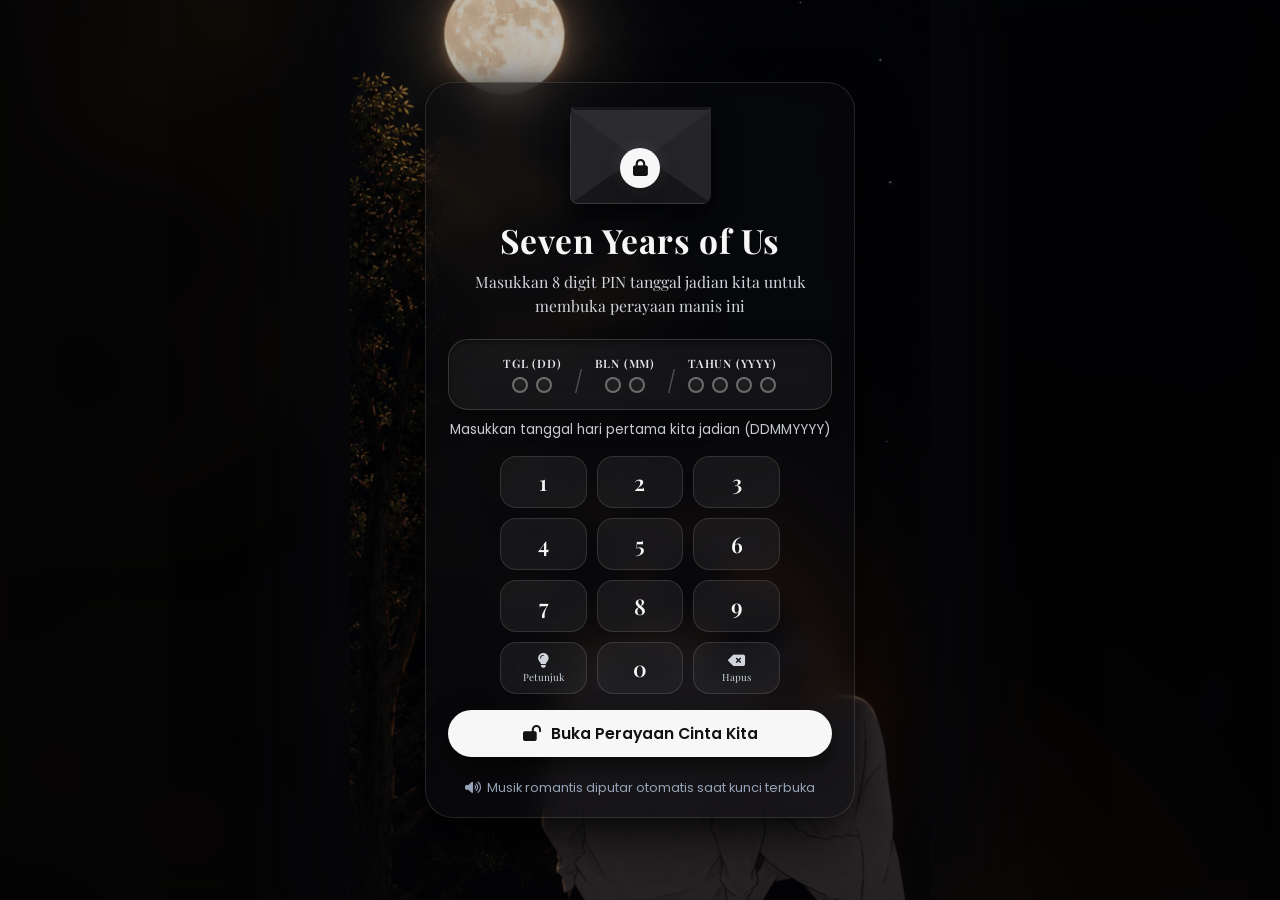
==== index.html @ c300ebab "update website" ====
<!DOCTYPE html>
<html lang="id">
<head>
  <meta charset="UTF-8">
  <meta name="viewport" content="width=device-width, initial-scale=1.0, viewport-fit=cover">
  <title>Happy 7th Anniversary, Syifanaa! ❤️💙 | 16-12-2026</title>
  <meta name="description" content="Web surprise spesial 7 tahun anniversary penuh cinta dan keceriaan untuk Syifanaa tercinta.">
  
  <!-- Google Fonts -->
  <link rel="preconnect" href="https://fonts.googleapis.com">
  <link rel="preconnect" href="https://fonts.gstatic.com" crossorigin>
  <link href="https://fonts.googleapis.com/css2?family=Dancing+Script:wght@600;700&family=Playfair+Display:ital,wght@0,600;0,700;1,400&family=Poppins:wght@300;400;500;600;700&display=swap" rel="stylesheet">
  
  <!-- FontAwesome Icons -->
  <link rel="stylesheet" href="https://cdnjs.cloudflare.com/ajax/libs/font-awesome/6.4.0/css/all.min.css">
  
  <link rel="stylesheet" href="style.css">
</head>
<body>
  <!-- Background Canvas for Floating Hearts & Sparkles -->
  <canvas id="particleCanvas"></canvas>

  <!-- ================= ROMANTIC PIN LOCK GATE ================= -->
  <div id="surpriseGate" class="surprise-gate" role="dialog" aria-modal="true" aria-labelledby="pinGateTitle">
    <div class="gate-card pin-gate-card" id="pinGateCard">
      <!-- Romantic 3D Envelope & Lock Seal Header -->
      <div class="envelope-wrapper" id="envelopeWrapper" aria-hidden="true">
        <div class="envelope">
          <div class="envelope-flap"></div>
          <div class="envelope-pocket"></div>
          <div class="envelope-letter">
            <span class="letter-badge"><i class="fa-solid fa-heart-lock"></i> Rahasia Kita</span>
            <p>Hari pertama kisah cinta terindah kita dimulai...</p>
          </div>
          <div class="envelope-heart-seal" id="lockIconSeal" aria-hidden="true">
            <i class="fa-solid fa-lock" id="lockIconMain"></i>
          </div>
        </div>
      </div>

      <h2 class="gate-title" id="pinGateTitle">Seven Years of Us</h2>
      <p class="gate-subtitle" id="pinGateSubtitle">
        Masukkan 8 digit PIN tanggal jadian kita untuk membuka perayaan manis ini
      </p>

      <!-- 8-Digit PIN Display: DD / MM / YYYY -->
      <div class="pin-display-wrapper" id="pinDisplayWrapper" aria-label="Indikator 8 digit PIN tanggal jadian">
        <div class="pin-segment">
          <span class="pin-segment-label">Tgl (DD)</span>
          <div class="pin-dots-group">
            <div class="pin-dot" id="pinDot0" data-idx="0"></div>
            <div class="pin-dot" id="pinDot1" data-idx="1"></div>
          </div>
        </div>
        <span class="pin-divider" aria-hidden="true">/</span>
        <div class="pin-segment">
          <span class="pin-segment-label">Bln (MM)</span>
          <div class="pin-dots-group">
            <div class="pin-dot" id="pinDot2" data-idx="2"></div>
            <div class="pin-dot" id="pinDot3" data-idx="3"></div>
          </div>
        </div>
        <span class="pin-divider" aria-hidden="true">/</span>
        <div class="pin-segment">
          <span class="pin-segment-label">Tahun (YYYY)</span>
          <div class="pin-dots-group">
            <div class="pin-dot" id="pinDot4" data-idx="4"></div>
            <div class="pin-dot" id="pinDot5" data-idx="5"></div>
            <div class="pin-dot" id="pinDot6" data-idx="6"></div>
            <div class="pin-dot" id="pinDot7" data-idx="7"></div>
          </div>
        </div>
      </div>

      <!-- Live Status Message -->
      <div class="pin-status-msg" id="pinStatusMsg" role="alert" aria-live="polite">
        Masukkan tanggal hari pertama kita jadian (DDMMYYYY)
      </div>

      <!-- Interactive Romantic Number Keypad (0-9) -->
      <div class="pin-keypad" role="group" aria-label="Keypad angka PIN">
        <button type="button" class="keypad-btn" data-key="1" aria-label="Angka 1">1</button>
        <button type="button" class="keypad-btn" data-key="2" aria-label="Angka 2">2</button>
        <button type="button" class="keypad-btn" data-key="3" aria-label="Angka 3">3</button>

        <button type="button" class="keypad-btn" data-key="4" aria-label="Angka 4">4</button>
        <button type="button" class="keypad-btn" data-key="5" aria-label="Angka 5">5</button>
        <button type="button" class="keypad-btn" data-key="6" aria-label="Angka 6">6</button>

        <button type="button" class="keypad-btn" data-key="7" aria-label="Angka 7">7</button>
        <button type="button" class="keypad-btn" data-key="8" aria-label="Angka 8">8</button>
        <button type="button" class="keypad-btn" data-key="9" aria-label="Angka 9">9</button>

        <button type="button" class="keypad-btn keypad-aux" id="pinHintBtn" aria-label="Buka petunjuk PIN">
          <i class="fa-solid fa-lightbulb"></i>
          <span class="keypad-sub">Petunjuk</span>
        </button>
        <button type="button" class="keypad-btn" data-key="0" aria-label="Angka 0">0</button>
        <button type="button" class="keypad-btn keypad-aux" id="pinBackspaceBtn" aria-label="Hapus satu digit PIN">
          <i class="fa-solid fa-delete-left"></i>
          <span class="keypad-sub">Hapus</span>
        </button>
      </div>

      <div class="pin-footer-actions">
        <button type="button" class="btn-surprise" id="openSurpriseBtn" aria-label="Buka perayaan kejutan cinta">
          <i class="fa-solid fa-lock-open"></i> Buka Perayaan Cinta Kita
        </button>
        <div class="audio-notice">
          <i class="fa-solid fa-volume-high"></i> Musik romantis diputar otomatis saat kunci terbuka
        </div>
      </div>
    </div>
  </div>

  <!-- ================= MAIN WEB CONTENT ================= -->
  <main id="mainContent" class="main-content hidden">
    <!-- Dynamic Parallax Photobooth Background -->
    <div class="photobooth-parallax-viewport" id="photoboothParallaxViewport" aria-hidden="true">
      <div class="photobooth-parallax-strip" id="photoboothParallaxStrip">
        <div class="photobooth-vignette-overlay"></div>
      </div>
    </div>

    <!-- Navigation Header -->
    <header class="navbar" role="banner">
      <div class="nav-logo">
        <span class="heart-red">❤️</span>
        <span class="logo-text">Our 7 Years Journey</span>
      </div>
      <nav class="nav-links" aria-label="Navigasi Utama">
        <a href="#countdown"><i class="fa-solid fa-clock"></i> Countdown</a>
        <a href="#music"><i class="fa-solid fa-music"></i> Lagu Kita</a>
        <a href="#reasons"><i class="fa-solid fa-heart"></i> 7 Alasan</a>
        <a href="#gallery"><i class="fa-solid fa-photo-film"></i> Galeri Momen</a>
        <a href="#letter"><i class="fa-solid fa-envelope-open-text"></i> Surat Cinta</a>
        <a href="#wishes"><i class="fa-solid fa-pen-fancy"></i> Pesan Kita</a>
      </nav>
      <!-- Quick Action Buttons in Navbar -->
      <div class="nav-actions-group">
        <button class="nav-music-pill" id="navMusicPill" aria-label="Nyalakan atau hentikan musik romantis" title="Putar / Pause Lagu">
          <i class="fa-solid fa-music"></i>
          <span class="nav-pill-text">Putar Lagu</span>
        </button>
        <button class="nav-lock-pill" id="navRelockBtn" aria-label="Kunci kembali website dengan PIN" title="Kunci Kembali Web">
          <i class="fa-solid fa-lock"></i>
          <span class="nav-pill-text">Kunci Web</span>
        </button>
      </div>
    </header>

    <!-- Hero Section / Welcome Greeting -->
    <section class="hero-section" id="heroGreeting">
      <div class="welcome-greeting-card">
        <!-- Sub-heading / Badge -->
        <div class="hero-badge-clean">
          <span class="badge-dot-white"></span>
          <span>Celebrating 7 Years of Togetherness</span>
        </div>

        <!-- Main Headline -->
        <h1 class="hero-welcome-title">
          Untuk Syifana, <br class="title-break">
          <span>Rumah Tempatku Pulang.</span>
        </h1>
        
        <!-- Welcome Paragraph -->
        <p class="hero-welcome-desc">
          Tujuh tahun bukan sekadar tentang rentang waktu yang kita lewati, tapi tentang setiap tawa kecil, genggaman tangan yang tak pernah lepas, dan bagaimana kamu selalu jadi alasan terbaikku untuk bersyukur setiap hari. Terima kasih sudah tumbuh bersama sejauh ini, Sayaaang.
        </p>

        <!-- Two Highlight Cards -->
        <div class="meaning-pills welcome-highlight-grid">
          <div class="pill pill-luxury pill-love">
            <div class="pill-icon pill-icon-love"><i class="fa-solid fa-heart" aria-hidden="true"></i></div>
            <div class="pill-text">
              <strong>Ketulusan Cinta</strong>
              <small>Kehangatan & ketulusan tanpa batas</small>
            </div>
          </div>
          <div class="pill pill-luxury pill-joy">
            <div class="pill-icon pill-icon-joy">
              <svg xmlns="http://www.w3.org/2000/svg" width="22" height="22" viewBox="0 0 24 24" fill="none" stroke="currentColor" stroke-width="2" stroke-linecap="round" stroke-linejoin="round" class="lucide lucide-sparkles" aria-hidden="true">
                <path d="m12 3-1.912 5.813a2 2 0 0 1-1.275 1.275L3 12l5.813 1.912a2 2 0 0 1 1.275 1.275L12 21l1.912-5.813a2 2 0 0 1 1.275-1.275L21 12l-5.813-1.912a2 2 0 0 1-1.275-1.275L12 3Z"/>
                <path d="M5 3v4"/>
                <path d="M19 17v4"/>
                <path d="M3 5h4"/>
                <path d="M17 19h4"/>
              </svg>
            </div>
            <div class="pill-text">
              <strong>Keceriaan Bersama</strong>
              <small>Senyuman & kebahagiaan di setiap hari kita</small>
            </div>
          </div>
        </div>
      </div>

      <!-- Hero Photo Showcase -->
      <div class="hero-photo-showcase" id="heroPhotoShowcase">
        <div class="polaroid-card" id="heroPolaroid" role="button" tabindex="0" aria-label="Buka foto sorotan kita di resolusi penuh">
          <div class="polaroid-tape" aria-hidden="true"></div>
          <div class="polaroid-media">
            <img src="AsetFoto/thumbs/IMG_0821.JPG?v=2" onerror="this.src='AsetFoto/IMG_0821.JPG?v=2'" alt="Foto kenangan terindah bersamamu" id="heroFeaturedImg" loading="eager">
            <span class="polaroid-badge"><i class="fa-solid fa-heart text-red"></i> Kenangan Spesial</span>
          </div>
          <div class="polaroid-caption">
            <span class="polaroid-title" id="heroPhotoTitle">Senyuman Terindahmu ❤️</span>
            <span class="polaroid-date" id="heroPhotoDate" style="display: none;"></span>
          </div>
        </div>
        <!-- Mini Thumbnails Switcher -->
        <div class="hero-thumbs-row" id="heroThumbsRow" role="tablist" aria-label="Pilih foto sorotan utama">
          <button class="hero-thumb-btn active" role="tab" aria-label="Lihat sorotan Senyuman Terindahmu" aria-selected="true" data-id="preset_3">
            <img src="AsetFoto/thumbs/IMG_0821.JPG?v=2" alt="Senyuman Terindahmu" onerror="this.src='AsetFoto/IMG_0821.JPG?v=2'">
          </button>
          <button class="hero-thumb-btn" role="tab" aria-label="Lihat sorotan Momen Manis Bersamamu" aria-selected="false" data-id="preset_1">
            <img src="AsetFoto/thumbs/IMG_0421.JPG?v=2" alt="Momen Manis Bersamamu" onerror="this.src='AsetFoto/IMG_0421.JPG?v=2'">
          </button>
          <button class="hero-thumb-btn" role="tab" aria-label="Lihat sorotan Perjalanan Berharga" aria-selected="false" data-id="preset_8">
            <img src="AsetFoto/thumbs/IMG_2112.JPG?v=2" alt="Perjalanan Berharga" onerror="this.src='AsetFoto/IMG_2112.JPG?v=2'">
          </button>
          <button class="hero-thumb-btn" role="tab" aria-label="Lihat sorotan Menuju 7 Tahun Cinta Kita" aria-selected="false" data-id="preset_24">
            <img src="AsetFoto/thumbs/IMG_6825.JPG" alt="Menuju 7 Tahun Cinta Kita" onerror="this.src='AsetFoto/IMG_6825.JPG'">
          </button>
        </div>
      </div>
    </section>

    <!-- Countdown Section -->
    <section id="countdown" class="section countdown-section">
      <div class="section-header">
        <span class="section-tag"><i class="fa-solid fa-hourglass-half"></i> Menuju Hari Spesial</span>
        <h2 class="section-title">Hitung Mundur 16 Desember 2026</h2>
        <p class="section-subtitle">Tepat 7 tahun langkah cinta kita </p>
      </div>

      <div class="countdown-grid" id="countdownGrid">
        <div class="count-box count-days">
          <div class="count-number" id="days">00</div>
          <div class="count-label">Hari</div>
        </div>
        <div class="count-box count-hours">
          <div class="count-number" id="hours">00</div>
          <div class="count-label">Jam</div>
        </div>
        <div class="count-box count-minutes">
          <div class="count-number" id="minutes">00</div>
          <div class="count-label">Menit</div>
        </div>
        <div class="count-box count-seconds">
          <div class="count-number" id="seconds">00</div>
          <div class="count-label">Detik</div>
        </div>
      </div>

      <!-- Quick Milestones Cards -->
      <div class="journey-stats">
        <div class="stat-card">
          <i class="fa-solid fa-calendar-check text-red"></i>
          <h4>7 Tahun</h4>
          <p>Bersama dalam suka & duka</p>
        </div>
        <div class="stat-card">
          <i class="fa-solid fa-sun text-blue"></i>
          <h4>2.557+ Hari</h4>
          <p>Penuh tawa dan kehangatan</p>
        </div>
        <div class="stat-card">
          <i class="fa-solid fa-infinity text-red"></i>
          <h4>Tak Terhingga</h4>
          <p>Rasa syukur memilikimu</p>
        </div>
      </div>
    </section>

    <!-- Music Player Section (Valentine - Jim Brickman) -->
    <section id="music" class="section music-section">
      <div class="music-card">
        <div class="vinyl-container">
          <div class="vinyl-disc" id="vinylDisc">
            <div class="vinyl-grooves"></div>
            <div class="vinyl-center">
              <i class="fa-solid fa-heart vinyl-heart"></i>
            </div>
          </div>
          <div class="music-notes-emitter" id="notesEmitter">
            <span class="note">🎵</span>
            <span class="note">🎶</span>
            <span class="note">❤️</span>
            <span class="note">💙</span>
          </div>
        </div>

        <div class="music-info">
          <div class="music-tag"><i class="fa-solid fa-compact-disc"></i> A Song for You</div>
          <h3 class="song-title">Valentine</h3>
          <p class="song-artist">Jim Brickman ft. Martina McBride</p>

          <blockquote class="song-quote">
            "Even if the sun refused to shine, even if romance ran out of rhyme... <br>
            <strong>You would still have my heart until the end of time.</strong>"
          </blockquote>

          <!-- Audio Element with multiple fallback sources and synthesized romantic piano stream -->
          <audio id="audioPlayer" preload="auto" loop autoplay>
            <source src="assets/valentine.mp3" type="audio/mpeg">
            <source src="Music/My Valentine - Martina McBride (Lyrics video dan terjemahan).mp3" type="audio/mpeg">
            <source src="https://ia800905.us.archive.org/24/items/JimBrickmanValentine/Jim%20Brickman%20-%20Valentine.mp3" type="audio/mpeg">
          </audio>

          <!-- Player Controls -->
          <div class="player-controls" role="region" aria-label="Kontrol Pemutar Musik">
            <div class="progress-bar-container" id="progressContainer" role="progressbar" aria-valuemin="0" aria-valuemax="100" aria-label="Progress Pemutaran Musik" tabindex="0">
              <div class="progress-bar" id="progressBar"></div>
            </div>
            <div class="time-display" aria-live="polite">
              <span id="currentTime">00:00</span>
              <span id="durationTime">03:15</span>
            </div>

            <div class="buttons-row">
              <button class="btn-ctrl" id="rewindBtn" title="Mundur 10 detik" aria-label="Mundur 10 detik">
                <i class="fa-solid fa-backward-step"></i>
              </button>
              <button class="btn-ctrl play-btn" id="mainPlayBtn" title="Putar / Jeda" aria-label="Putar atau jeda lagu cinta">
                <i class="fa-solid fa-play" id="playIcon"></i>
              </button>
              <button class="btn-ctrl" id="forwardBtn" title="Maju 10 detik" aria-label="Maju 10 detik">
                <i class="fa-solid fa-forward-step"></i>
              </button>
            </div>

            <!-- Volume and Custom MP3 file selector -->
            <div class="extra-controls">
              <div class="volume-control">
                <i class="fa-solid fa-volume-high" id="volIcon" aria-hidden="true"></i>
                <input type="range" id="volumeSlider" min="0" max="1" step="0.05" value="0.8" aria-label="Pengaturan volume musik">
              </div>

              <!-- Upload Custom MP3 if user wants to play their exact file -->
              <label class="btn-upload-music" title="Punya file lagu sendiri? Ganti di sini" tabindex="0" role="button" aria-label="Ganti dengan file MP3 sendiri">
                <i class="fa-solid fa-file-audio"></i> Ganti MP3
                <input type="file" id="customAudioInput" accept="audio/*" style="display:none;">
              </label>
            </div>
          </div>
        </div>
      </div>
    </section>

    <!-- Love Letter Section -->
    <section id="letter" class="section letter-section">
      <div class="section-header">
        <span class="section-tag"><i class="fa-solid fa-heart-pulse"></i> Ungkapan Tulus</span>
        <h2 class="section-title">Surat Cinta Untuk Syifanaa</h2>
        <p class="section-subtitle">Sepucuk surat yang kutulis dari sudut terdalam hatiku</p>
      </div>

      <div class="letter-container">
        <div class="parchment-paper">
          <div class="paper-watermark">7</div>
          <div class="letter-heading">
            <span>Dearest Sayaangku Syifanaa,</span>
            <span class="letter-date">16 Desember 2026</span>
          </div>

          <div class="letter-body" id="letterText">
            <p>
              Selamat hari jadi yang ke-7 tahun, sayaangku yang paling luar biasa. 
              Rasanya baru kemarin kita memulai kisah ini, namun setiap detik bersamamu selalu terasa begitu istimewa dan penuh makna.
            </p>
            <p>
              Tujuh tahun bukan sekadar angka. Di dalamnya ada ribuan perjalanan, jutaan tawa, canda, dan saling menguatkan di saat lelah. 
              Kamu adalah rumah terbaik tempat hatiku selalu ingin pulang.
            </p>
            <p>
              Setiap langkah bersamamu adalah janji cintaku yang akan selalu membara untukmu, 
              serta kedamaian dan kebahagiaan yang selalu kamu berikan dalam setiap hariku.
            </p>
            <p>
              Terima kasih telah memilihku, bertahan bersamaku, dan mencintaiku tanpa syarat, Sayaangku. 
              Aku mencintaimu hari ini, esok, di 16 Desember 2026, hingga selamanya, Syifanaa! ❤️
            </p>
          </div>

          <div class="letter-footer">
            <p>Dengan segenap hatiku,</p>
            <span class="signature">Your Boy ❤️</span>
          </div>

          <div class="letter-actions">
            <button class="btn-letter" id="typewriterBtn">
              <i class="fa-solid fa-keyboard"></i> Ketik Ulang Surat (Animasi)
            </button>
            <button class="btn-letter" id="sendLoveHeartBtn">
              <i class="fa-solid fa-heart-circle-bolt"></i> Kirim Pelukan Cinta
            </button>
          </div>
        </div>
      </div>
    </section>

    <!-- 7 Reasons Why I Love You -->
    <section id="reasons" class="section reasons-section">
      <div class="section-header">
        <span class="section-tag"><i class="fa-solid fa-gem"></i> 7 Tahun, 7 Alasan</span>
        <h2 class="section-title">Mengapa Aku Begitu Mencintaimu</h2>
        <p class="section-subtitle">Klik setiap kartu untuk melihat rahasia hatiku</p>
      </div>

      <div class="reasons-grid">
        <div class="reason-card" data-step="1" tabindex="0" role="button" aria-expanded="false" aria-label="Tahun 1: Senyuman Manismu. Tekan Enter untuk membaca pesan.">
          <div class="card-inner">
            <div class="card-front">
              <span class="reason-year">Tahun 1</span>
              <i class="fa-solid fa-heart-circle-check"></i>
              <h3>Senyuman Manismu</h3>
              <p>Sentuh untuk membaca</p>
            </div>
            <div class="card-back">
              <p>"Senyummu adalah alasan pertama hatiku berdebar kencang, dan pesonanya masih sama hingga detik ini."</p>
            </div>
          </div>
        </div>

        <div class="reason-card" data-step="2" tabindex="0" role="button" aria-expanded="false" aria-label="Tahun 2: Kesabaran Tulusmu. Tekan Enter untuk membaca pesan.">
          <div class="card-inner">
            <div class="card-front">
              <span class="reason-year">Tahun 2</span>
              <i class="fa-solid fa-hand-holding-heart"></i>
              <h3>Kesabaran Tulusmu</h3>
              <p>Sentuh untuk membaca</p>
            </div>
            <div class="card-back">
              <p>"Hatimu begitu lembut dan pemaaf. Kamu selalu menenangkanku di setiap badai dan rasa cemas."</p>
            </div>
          </div>
        </div>

        <div class="reason-card" data-step="3" tabindex="0" role="button" aria-expanded="false" aria-label="Tahun 3: Keceriaanmu. Tekan Enter untuk membaca pesan.">
          <div class="card-inner">
            <div class="card-front">
              <span class="reason-year">Tahun 3</span>
              <i class="fa-solid fa-face-laugh-beam"></i>
              <h3>Keceriaanmu</h3>
              <p>Sentuh untuk membaca</p>
            </div>
            <div class="card-back">
              <p>"Tawa lepasmu bisa mengubah hari yang paling kelabu menjadi penuh warna dan kebahagiaan."</p>
            </div>
          </div>
        </div>

        <div class="reason-card" data-step="4" tabindex="0" role="button" aria-expanded="false" aria-label="Tahun 4: Dukungan Terbaikmu. Tekan Enter untuk membaca pesan.">
          <div class="card-inner">
            <div class="card-front">
              <span class="reason-year">Tahun 4</span>
              <i class="fa-solid fa-shield-heart"></i>
              <h3>Dukungan Terbaikmu</h3>
              <p>Sentuh untuk membaca</p>
            </div>
            <div class="card-back">
              <p>"Di setiap impian dan langkahku, kamu adalah orang pertama yang percaya bahwa aku bisa."</p>
            </div>
          </div>
        </div>

        <div class="reason-card" data-step="5" tabindex="0" role="button" aria-expanded="false" aria-label="Tahun 5: Kenyamanan Rumah. Tekan Enter untuk membaca pesan.">
          <div class="card-inner">
            <div class="card-front">
              <span class="reason-year">Tahun 5</span>
              <i class="fa-solid fa-house-chimney-heart"></i>
              <h3>Kenyamanan Rumah</h3>
              <p>Sentuh untuk membaca</p>
            </div>
            <div class="card-back">
              <p>"Bersamamu, aku bisa menjadi diriku apa adanya tanpa rasa takut dihakimi sedikitpun."</p>
            </div>
          </div>
        </div>

        <div class="reason-card" data-step="6" tabindex="0" role="button" aria-expanded="false" aria-label="Tahun 6: Kesetiaan Emas. Tekan Enter untuk membaca pesan.">
          <div class="card-inner">
            <div class="card-front">
              <span class="reason-year">Tahun 6</span>
              <i class="fa-solid fa-infinity"></i>
              <h3>Kesetiaan Emas</h3>
              <p>Sentuh untuk membaca</p>
            </div>
            <div class="card-back">
              <p>"Enam tahun terlewati membuktikan bahwa cinta kita bukan sekadar rasa, tapi komitmen sejati."</p>
            </div>
          </div>
        </div>

        <div class="reason-card reason-card-grand" data-step="7" tabindex="0" role="button" aria-expanded="false" aria-label="Tahun 7 & Selamanya: Takdir Terindahku. Tekan Enter untuk membaca pesan.">
          <div class="card-inner">
            <div class="card-front">
              <span class="reason-year highlight">Tahun 7 & Selamanya</span>
              <i class="fa-solid fa-crown"></i>
              <h3>Takdir Terindahku</h3>
              <p>Sentuh untuk membaca</p>
            </div>
            <div class="card-back">
              <p>"Menuju 16 Desember 2026 dan selamanya, kamu adalah satu-satunya wanita yang ingin kudampingi seumur hidupku."</p>
            </div>
          </div>
        </div>
      </div>
    </section>

    <!-- Photo & Video Memory Gallery with 24 Moments & IndexedDB Upload -->
    <section id="gallery" class="section gallery-section">
      <div class="section-header">
        <span class="section-tag"><i class="fa-solid fa-camera-retro text-red"></i> Album & Galeri Cinta</span>
        <h2 class="section-title">Album Kenangan & Jejak Cinta Kita</h2>
        <p class="section-subtitle">Koleksi foto romantis perjalanan cinta kita. Unggah foto baru kapan pun — otomatis tersimpan permanen di album perangkat ini dan langsung bisa dilihat! ❤️💙</p>
      </div>

      <!-- Highlights Milestone Bar -->
      <div class="gallery-highlights-container">
        <div class="highlights-header">
          <span class="highlights-badge"><i class="fa-solid fa-crown text-red"></i> 4 Sorotan Penting</span>
          <span class="highlights-title">Tonggak Perjalanan Cinta Kita</span>
        </div>
        <div class="highlights-strip" id="highlightsStrip" role="region" aria-label="Sorotan momen utama">
          <div class="highlight-card" role="button" tabindex="0" aria-label="Buka momen sorotan: Momen Pertama Kita" onclick="openLightbox('preset_1')" onkeydown="if(event.key==='Enter'||event.key===' ')openLightbox('preset_1')" data-id="preset_1">
            <img src="AsetFoto/thumbs/IMG_0421.JPG?v=2" alt="Momen Pertama Kita" loading="lazy" onerror="this.src='AsetFoto/IMG_0421.JPG?v=2'">
            <div class="highlight-overlay">
              <span class="hl-tag">Awal Kenangan</span>
              <h4 class="hl-title">Momen Pertama Kita</h4>
            </div>
          </div>
          <div class="highlight-card" role="button" tabindex="0" aria-label="Buka momen sorotan: Perjalanan Berdua" onclick="openLightbox('preset_8')" onkeydown="if(event.key==='Enter'||event.key===' ')openLightbox('preset_8')" data-id="preset_8">
            <img src="AsetFoto/thumbs/IMG_2112.JPG?v=2" alt="Perjalanan Berdua" loading="lazy" onerror="this.src='AsetFoto/IMG_2112.JPG?v=2'">
            <div class="highlight-overlay">
              <span class="hl-tag">Petualangan</span>
              <h4 class="hl-title">Perjalanan Berdua</h4>
            </div>
          </div>
          <div class="highlight-card" role="button" tabindex="0" aria-label="Buka momen sorotan: Awal Tahun Bersama" onclick="openLightbox('preset_16')" onkeydown="if(event.key==='Enter'||event.key===' ')openLightbox('preset_16')" data-id="preset_16">
            <img src="AsetFoto/thumbs/IMG_3741.JPG" alt="Awal Tahun Bersama" loading="lazy" onerror="this.src='AsetFoto/IMG_3741.JPG'">
            <div class="highlight-overlay">
              <span class="hl-tag">Tahun 2026</span>
              <h4 class="hl-title">Awal Tahun Bersama</h4>
            </div>
          </div>
          <div class="highlight-card" role="button" tabindex="0" aria-label="Buka momen sorotan: Menuju 16 Des 2026" onclick="openLightbox('preset_24')" onkeydown="if(event.key==='Enter'||event.key===' ')openLightbox('preset_24')" data-id="preset_24">
            <img src="AsetFoto/thumbs/IMG_6825.JPG" alt="Menuju 16 Des 2026" loading="lazy" onerror="this.src='AsetFoto/IMG_6825.JPG'">
            <div class="highlight-overlay">
              <span class="hl-tag">7 Tahun Cinta</span>
              <h4 class="hl-title">Menuju 16 Des 2026</h4>
            </div>
          </div>
        </div>
      </div>

      <!-- Album Quick Actions & Upload Hub -->
      <div class="album-quick-hub" id="albumQuickHub">
        <div class="album-hub-info">
          <div class="album-hub-badge"><i class="fa-solid fa-cloud-arrow-up text-red"></i> Penyimpanan Galeri Cloud Aktif (Cloudinary)</div>
          <p class="album-hub-desc">Foto yang diunggah langsung tersimpan aman ke Cloudinary CDN & otomatis tampil berdampingan dengan foto kenangan.</p>
        </div>
        <div class="album-hub-actions">
          <button type="button" class="btn-album-action btn-album-primary" id="btnTriggerAlbumUpload" aria-label="Upload foto atau video ke album">
            <i class="fa-solid fa-cloud-arrow-up"></i>
            <span>Upload Foto / Video</span>
          </button>
          <input type="file" id="albumQuickInput" accept="image/*,video/*,.mp4,.webm,.mov,.m4v,.mkv,.avi,.jpg,.jpeg,.png,.gif,.webp,.heic" multiple style="display:none;">
          <button type="button" class="btn-album-action btn-album-camera" id="albumQuickCameraBtn" aria-label="Buka kamera langsung">
            <i class="fa-solid fa-camera"></i>
            <span>Kamera</span>
          </button>
          <button type="button" class="btn-album-action btn-album-secondary" id="btnBackupAlbum" title="Download cadangan semua foto yang diunggah" aria-label="Download backup foto">
            <i class="fa-solid fa-download"></i>
            <span>Backup Album</span>
          </button>
          <button type="button" class="btn-album-action btn-album-secondary" id="btnRestoreAlbum" title="Pulihkan / Impor foto dari file cadangan .json" aria-label="Impor backup album">
            <i class="fa-solid fa-file-import"></i>
            <span>Impor Cadangan</span>
          </button>
          <input type="file" id="albumRestoreInput" accept=".json" style="display:none;">
        </div>
      </div>

      <!-- Upload Zone for Additional Memories -->
      <div class="upload-container">
        <div class="upload-dropzone" id="dropZone">
          <div class="dropzone-icon" aria-hidden="true">
            <i class="fa-solid fa-cloud-arrow-up"></i>
          </div>
          <h3>Abadikan Foto & Video Kenangan Cinta</h3>
          <p>Pilih atau tarik foto (JPG, PNG, GIF) atau video (MP4, WEBM) momen manis berdua kita</p>

          <div class="upload-action-buttons">
            <button type="button" class="btn-choose-file" id="btnTriggerDropzoneUpload" aria-label="Pilih foto atau video dari perangkat">
              <i class="fa-solid fa-photo-film"></i> Pilih Foto / Video
            </button>
            <input type="file" id="fileInput" accept="image/*,video/*,.mp4,.webm,.mov,.m4v,.mkv,.avi,.jpg,.jpeg,.png,.gif,.webp,.heic" multiple style="display:none;">
            <button type="button" class="btn-camera-file" id="openLiveCameraBtn" aria-label="Buka kamera perangkat langsung">
              <i class="fa-solid fa-camera"></i> Buka Kamera
            </button>
            <input type="file" id="nativeCameraPhoto" accept="image/*" capture="environment" style="display:none;">
            <input type="file" id="nativeCameraVideo" accept="video/*" capture="environment" style="display:none;">
          </div>

          <!-- Cloudinary Upload Progress Indicator -->
          <div class="cloudinary-upload-progress" id="cloudinaryUploadProgress" style="display:none;">
            <div class="progress-info">
              <span id="cloudinaryProgressLabel"><i class="fa-solid fa-cloud-arrow-up fa-bounce text-red"></i> Mengunggah ke Cloudinary...</span>
              <span id="cloudinaryProgressPercent">0%</span>
            </div>
            <div class="progress-track">
              <div class="progress-bar-fill" id="cloudinaryProgressBarFill" style="width: 0%;"></div>
            </div>
          </div>

          <small class="upload-tip"><i class="fa-solid fa-cloud text-blue"></i> Foto terunggah langsung secara aman ke Cloudinary CDN & otomatis tersimpan.</small>

          <!-- Interactive Live Preview & Details Panel -->
          <div class="upload-preview-box" id="uploadPreviewBox" role="region" aria-label="Pratinjau Foto atau Video yang dipilih">
            <div class="preview-header">
              <div class="preview-header-title">
                <i class="fa-solid fa-sparkles text-red"></i> Pratinjau Momen Baru
              </div>
              <span class="preview-file-badge" id="previewFileBadge">Foto Terpilih</span>
            </div>

            <div class="preview-content-grid">
              <div class="preview-media-wrapper" id="previewMediaWrapper">
                <!-- Image or Video preview dynamically rendered -->
                <img id="previewImg" src="" alt="Pratinjau media" style="display:none;">
                <video id="previewVideo" controls playsinline style="display:none;"></video>
              </div>

              <div class="preview-form">
                <div class="preview-form-group">
                  <label for="previewTitleInput">Judul Momen:</label>
                  <input type="text" id="previewTitleInput" class="upload-field-input" placeholder="Contoh: Kencan Pertama Kita di Kafe...">
                </div>

                <div class="preview-form-group">
                  <label for="previewCaptionInput">Cerita / Catatan Manis:</label>
                  <textarea id="previewCaptionInput" class="upload-field-input" rows="2" placeholder="Tuliskan catatan romantis untuk momen ini..."></textarea>
                </div>

                <div class="preview-row-two">
                  <div class="preview-form-group">
                    <label for="previewDateInput">Tanggal Momen:</label>
                    <input type="date" id="previewDateInput" class="upload-field-input">
                  </div>
                  <div class="preview-form-group">
                    <label for="previewCategorySelect">Kategori / Tahun:</label>
                    <select id="previewCategorySelect" class="upload-field-input">
                      <option value="user" selected>Unggahan Baru</option>
                      <option value="2026">Tahun 2026</option>
                      <option value="2025">Tahun 2025</option>
                    </select>
                  </div>
                </div>

                <div class="preview-actions">
                  <button type="button" id="btnConfirmUpload" class="btn-save-moment">
                    <i class="fa-solid fa-heart-circle-plus"></i> Simpan ke Galeri Cinta
                  </button>
                  <button type="button" id="btnCancelUpload" class="btn-cancel-moment">
                    <i class="fa-solid fa-xmark"></i> Batal
                  </button>
                </div>
              </div>
            </div>
          </div>
        </div>
      </div>

      <!-- Filter Controls -->
      <div class="gallery-filters" role="tablist" aria-label="Filter galeri">
        <button class="filter-btn active" data-filter="all"><i class="fa-solid fa-border-all"></i> Semua (<span id="filterCountAll">24</span>)</button>
        <button class="filter-btn filter-btn-user" data-filter="user"><i class="fa-solid fa-sparkles text-red"></i> Foto & Video Unggahan (<span id="filterCountUser">0</span>)</button>
        <button class="filter-btn" data-filter="2026"><i class="fa-regular fa-calendar-check text-blue"></i> Tahun 2026 (9)</button>
        <button class="filter-btn" data-filter="2025"><i class="fa-regular fa-calendar text-red"></i> Tahun 2025 (15)</button>
        <button class="filter-btn btn-clear-all" id="clearAllBtn" title="Hapus foto/video tambahan baru yang Anda upload"><i class="fa-solid fa-trash-can"></i> Bersihkan Unggahan</button>
      </div>

      <!-- Gallery Grid -->
      <div class="gallery-grid" id="galleryGrid">
        <div class="moment-card" data-id="preset_1" data-year="2025">
          <div class="moment-media" role="button" tabindex="0" onclick="openLightbox('preset_1')" onkeydown="if(event.key==='Enter'||event.key===' ')openLightbox('preset_1')" aria-label="Buka foto Momen Manis Bersamamu di resolusi penuh">
            <img src="AsetFoto/thumbs/IMG_0421.JPG?v=2" alt="Momen Manis Bersamamu" loading="lazy" onerror="this.src='AsetFoto/IMG_0421.JPG?v=2'">
            <span class="media-type-badge photo">
              <i class="fa-solid fa-heart"></i> 2025
            </span>
            <div class="moment-overlay" aria-hidden="true">
              <i class="fa-solid fa-expand"></i>
            </div>
          </div>
          <div class="moment-details">
            <div class="moment-caption" style="font-weight: 600; font-size: 1.05rem; color: #fff;">Momen Manis Bersamamu</div>
            <p style="font-size: 0.84rem; color: #cbd5e1; line-height: 1.4; margin: 2px 0 6px 0;">Awal musim semi penuh senyum dan kehangatan langkah kita.</p>
            <div class="moment-footer" style="display: flex; justify-content: space-between; align-items: center; border-top: 1px solid rgba(255,255,255,0.06); padding-top: 8px;">
              <span style="font-size: 0.78rem; color: var(--blue-sky);"><i class="fa-solid fa-sparkles"></i> Sorotan Spesial</span>
              <span style="font-size: 0.72rem; color: #ff758f; display: inline-flex; align-items: center; gap: 4px;">
                <i class="fa-solid fa-heart"></i> Abadi
              </span>
            </div>
          </div>
        </div>
        <div class="moment-card" data-id="preset_2" data-year="2025">
          <div class="moment-media" role="button" tabindex="0" onclick="openLightbox('preset_2')" onkeydown="if(event.key==='Enter'||event.key===' ')openLightbox('preset_2')" aria-label="Buka foto Malam Penuh Cerita di resolusi penuh">
            <img src="AsetFoto/thumbs/IMG_0446.JPG" alt="Malam Penuh Cerita" loading="lazy" onerror="this.src='AsetFoto/IMG_0446.JPG'">
            <span class="media-type-badge photo">
              <i class="fa-solid fa-heart"></i> 2025
            </span>
            <div class="moment-overlay" aria-hidden="true">
              <i class="fa-solid fa-expand"></i>
            </div>
          </div>
          <div class="moment-details">
            <div class="moment-caption" style="font-weight: 600; font-size: 1.05rem; color: #fff;">Malam Penuh Cerita</div>
            <p style="font-size: 0.84rem; color: #cbd5e1; line-height: 1.4; margin: 2px 0 6px 0;">Menghabiskan malam dengan obrolan hangat yang tak pernah habis.</p>
            <div class="moment-footer" style="display: flex; justify-content: space-between; align-items: center; border-top: 1px solid rgba(255,255,255,0.06); padding-top: 8px;">
              <span style="font-size: 0.78rem; color: var(--blue-sky);"><i class="fa-regular fa-calendar"></i> 29 Maret 2025</span>
              <span style="font-size: 0.72rem; color: #ff758f; display: inline-flex; align-items: center; gap: 4px;">
                <i class="fa-solid fa-heart"></i> Abadi
              </span>
            </div>
          </div>
        </div>
        <div class="moment-card" data-id="preset_3" data-year="2025">
          <div class="moment-media" role="button" tabindex="0" onclick="openLightbox('preset_3')" onkeydown="if(event.key==='Enter'||event.key===' ')openLightbox('preset_3')" aria-label="Buka foto Senyuman Terindahmu di resolusi penuh">
            <img src="AsetFoto/thumbs/IMG_0821.JPG?v=2" alt="Senyuman Terindahmu" loading="lazy" onerror="this.src='AsetFoto/IMG_0821.JPG?v=2'">
            <span class="media-type-badge photo">
              <i class="fa-solid fa-heart"></i> 2025
            </span>
            <div class="moment-overlay" aria-hidden="true">
              <i class="fa-solid fa-expand"></i>
            </div>
          </div>
          <div class="moment-details">
            <div class="moment-caption" style="font-weight: 600; font-size: 1.05rem; color: #fff;">Senyuman Terindahmu</div>
            <p style="font-size: 0.84rem; color: #cbd5e1; line-height: 1.4; margin: 2px 0 6px 0;">Tatapan dan senyum manis yang selalu menenangkan duniaku.</p>
            <div class="moment-footer" style="display: flex; justify-content: space-between; align-items: center; border-top: 1px solid rgba(255,255,255,0.06); padding-top: 8px;">
              <span style="font-size: 0.78rem; color: var(--blue-sky);"><i class="fa-solid fa-sparkles"></i> Sorotan Spesial</span>
              <span style="font-size: 0.72rem; color: #ff758f; display: inline-flex; align-items: center; gap: 4px;">
                <i class="fa-solid fa-heart"></i> Abadi
              </span>
            </div>
          </div>
        </div>
        <div class="moment-card" data-id="preset_4" data-year="2025">
          <div class="moment-media" role="button" tabindex="0" onclick="openLightbox('preset_4')" onkeydown="if(event.key==='Enter'||event.key===' ')openLightbox('preset_4')" aria-label="Buka foto Langkah Kita Bersama di resolusi penuh">
            <img src="AsetFoto/thumbs/IMG_0827.JPG" alt="Langkah Kita Bersama" loading="lazy" onerror="this.src='AsetFoto/IMG_0827.JPG'">
            <span class="media-type-badge photo">
              <i class="fa-solid fa-heart"></i> 2025
            </span>
            <div class="moment-overlay" aria-hidden="true">
              <i class="fa-solid fa-expand"></i>
            </div>
          </div>
          <div class="moment-details">
            <div class="moment-caption" style="font-weight: 600; font-size: 1.05rem; color: #fff;">Langkah Kita Bersama</div>
            <p style="font-size: 0.84rem; color: #cbd5e1; line-height: 1.4; margin: 2px 0 6px 0;">Bergandengan tangan melangkah di setiap jalan kehidupan berdua.</p>
            <div class="moment-footer" style="display: flex; justify-content: space-between; align-items: center; border-top: 1px solid rgba(255,255,255,0.06); padding-top: 8px;">
              <span style="font-size: 0.78rem; color: var(--blue-sky);"><i class="fa-regular fa-calendar"></i> 3 Mei 2025</span>
              <span style="font-size: 0.72rem; color: #ff758f; display: inline-flex; align-items: center; gap: 4px;">
                <i class="fa-solid fa-heart"></i> Abadi
              </span>
            </div>
          </div>
        </div>
        <div class="moment-card" data-id="preset_5" data-year="2025">
          <div class="moment-media" role="button" tabindex="0" onclick="openLightbox('preset_5')" onkeydown="if(event.key==='Enter'||event.key===' ')openLightbox('preset_5')" aria-label="Buka foto Sore yang Hangat di resolusi penuh">
            <img src="AsetFoto/thumbs/IMG_1082.JPG" alt="Sore yang Hangat" loading="lazy" onerror="this.src='AsetFoto/IMG_1082.JPG'">
            <span class="media-type-badge photo">
              <i class="fa-solid fa-heart"></i> 2025
            </span>
            <div class="moment-overlay" aria-hidden="true">
              <i class="fa-solid fa-expand"></i>
            </div>
          </div>
          <div class="moment-details">
            <div class="moment-caption" style="font-weight: 600; font-size: 1.05rem; color: #fff;">Sore yang Hangat</div>
            <p style="font-size: 0.84rem; color: #cbd5e1; line-height: 1.4; margin: 2px 0 6px 0;">Menikmati langit senja bersama Syifanaa yang paling kucintai.</p>
            <div class="moment-footer" style="display: flex; justify-content: space-between; align-items: center; border-top: 1px solid rgba(255,255,255,0.06); padding-top: 8px;">
              <span style="font-size: 0.78rem; color: var(--blue-sky);"><i class="fa-regular fa-calendar"></i> 24 Mei 2025</span>
              <span style="font-size: 0.72rem; color: #ff758f; display: inline-flex; align-items: center; gap: 4px;">
                <i class="fa-solid fa-heart"></i> Abadi
              </span>
            </div>
          </div>
        </div>
        <div class="moment-card" data-id="preset_6" data-year="2025">
          <div class="moment-media" role="button" tabindex="0" onclick="openLightbox('preset_6')" onkeydown="if(event.key==='Enter'||event.key===' ')openLightbox('preset_6')" aria-label="Buka foto Pagi yang Menyenangkan di resolusi penuh">
            <img src="AsetFoto/thumbs/IMG_1092.JPG" alt="Pagi yang Menyenangkan" loading="lazy" onerror="this.src='AsetFoto/IMG_1092.JPG'">
            <span class="media-type-badge photo">
              <i class="fa-solid fa-heart"></i> 2025
            </span>
            <div class="moment-overlay" aria-hidden="true">
              <i class="fa-solid fa-expand"></i>
            </div>
          </div>
          <div class="moment-details">
            <div class="moment-caption" style="font-weight: 600; font-size: 1.05rem; color: #fff;">Pagi yang Menyenangkan</div>
            <p style="font-size: 0.84rem; color: #cbd5e1; line-height: 1.4; margin: 2px 0 6px 0;">Keceriaan pagi yang selalu diawali dengan tawamu yang manis.</p>
            <div class="moment-footer" style="display: flex; justify-content: space-between; align-items: center; border-top: 1px solid rgba(255,255,255,0.06); padding-top: 8px;">
              <span style="font-size: 0.78rem; color: var(--blue-sky);"><i class="fa-regular fa-calendar"></i> 25 Mei 2025</span>
              <span style="font-size: 0.72rem; color: #ff758f; display: inline-flex; align-items: center; gap: 4px;">
                <i class="fa-solid fa-heart"></i> Abadi
              </span>
            </div>
          </div>
        </div>
        <div class="moment-card" data-id="preset_7" data-year="2025">
          <div class="moment-media" role="button" tabindex="0" onclick="openLightbox('preset_7')" onkeydown="if(event.key==='Enter'||event.key===' ')openLightbox('preset_7')" aria-label="Buka foto Tawa Ceria Kita di resolusi penuh">
            <img src="AsetFoto/thumbs/IMG_1093.JPG" alt="Tawa Ceria Kita" loading="lazy" onerror="this.src='AsetFoto/IMG_1093.JPG'">
            <span class="media-type-badge photo">
              <i class="fa-solid fa-heart"></i> 2025
            </span>
            <div class="moment-overlay" aria-hidden="true">
              <i class="fa-solid fa-expand"></i>
            </div>
          </div>
          <div class="moment-details">
            <div class="moment-caption" style="font-weight: 600; font-size: 1.05rem; color: #fff;">Tawa Ceria Kita</div>
            <p style="font-size: 0.84rem; color: #cbd5e1; line-height: 1.4; margin: 2px 0 6px 0;">Candaan sederhana yang selalu berujung tawa bahagia tanpa beban.</p>
            <div class="moment-footer" style="display: flex; justify-content: space-between; align-items: center; border-top: 1px solid rgba(255,255,255,0.06); padding-top: 8px;">
              <span style="font-size: 0.78rem; color: var(--blue-sky);"><i class="fa-regular fa-calendar"></i> 25 Mei 2025</span>
              <span style="font-size: 0.72rem; color: #ff758f; display: inline-flex; align-items: center; gap: 4px;">
                <i class="fa-solid fa-heart"></i> Abadi
              </span>
            </div>
          </div>
        </div>
        <div class="moment-card" data-id="preset_8" data-year="2025">
          <div class="moment-media" role="button" tabindex="0" onclick="openLightbox('preset_8')" onkeydown="if(event.key==='Enter'||event.key===' ')openLightbox('preset_8')" aria-label="Buka foto Perjalanan Berharga di resolusi penuh">
            <img src="AsetFoto/thumbs/IMG_2112.JPG?v=2" alt="Perjalanan Berharga" loading="lazy" onerror="this.src='AsetFoto/IMG_2112.JPG?v=2'">
            <span class="media-type-badge photo">
              <i class="fa-solid fa-heart"></i> 2025
            </span>
            <div class="moment-overlay" aria-hidden="true">
              <i class="fa-solid fa-expand"></i>
            </div>
          </div>
          <div class="moment-details">
            <div class="moment-caption" style="font-weight: 600; font-size: 1.05rem; color: #fff;">Perjalanan Berharga</div>
            <p style="font-size: 0.84rem; color: #cbd5e1; line-height: 1.4; margin: 2px 0 6px 0;">Setiap kilometer terasa begitu istimewa saat ada kamu di sisiku.</p>
            <div class="moment-footer" style="display: flex; justify-content: space-between; align-items: center; border-top: 1px solid rgba(255,255,255,0.06); padding-top: 8px;">
              <span style="font-size: 0.78rem; color: var(--blue-sky);"><i class="fa-solid fa-sparkles"></i> Sorotan Spesial</span>
              <span style="font-size: 0.72rem; color: #ff758f; display: inline-flex; align-items: center; gap: 4px;">
                <i class="fa-solid fa-heart"></i> Abadi
              </span>
            </div>
          </div>
        </div>
        <div class="moment-card" data-id="preset_9" data-year="2025">
          <div class="moment-media" role="button" tabindex="0" onclick="openLightbox('preset_9')" onkeydown="if(event.key==='Enter'||event.key===' ')openLightbox('preset_9')" aria-label="Buka foto Momen Spesial Berdua di resolusi penuh">
            <img src="AsetFoto/thumbs/IMG_2898.JPG" alt="Momen Spesial Berdua" loading="lazy" onerror="this.src='AsetFoto/IMG_2898.JPG'">
            <span class="media-type-badge photo">
              <i class="fa-solid fa-heart"></i> 2025
            </span>
            <div class="moment-overlay" aria-hidden="true">
              <i class="fa-solid fa-expand"></i>
            </div>
          </div>
          <div class="moment-details">
            <div class="moment-caption" style="font-weight: 600; font-size: 1.05rem; color: #fff;">Momen Spesial Berdua</div>
            <p style="font-size: 0.84rem; color: #cbd5e1; line-height: 1.4; margin: 2px 0 6px 0;">Menikmati waktu berkualitas bersama di tengah hiruk pikuk hari.</p>
            <div class="moment-footer" style="display: flex; justify-content: space-between; align-items: center; border-top: 1px solid rgba(255,255,255,0.06); padding-top: 8px;">
              <span style="font-size: 0.78rem; color: var(--blue-sky);"><i class="fa-regular fa-calendar"></i> 18 Oktober 2025</span>
              <span style="font-size: 0.72rem; color: #ff758f; display: inline-flex; align-items: center; gap: 4px;">
                <i class="fa-solid fa-heart"></i> Abadi
              </span>
            </div>
          </div>
        </div>
        <div class="moment-card" data-id="preset_10" data-year="2025">
          <div class="moment-media" role="button" tabindex="0" onclick="openLightbox('preset_10')" onkeydown="if(event.key==='Enter'||event.key===' ')openLightbox('preset_10')" aria-label="Buka foto Cahaya Malam Romantis di resolusi penuh">
            <img src="AsetFoto/thumbs/IMG_2904.JPG" alt="Cahaya Malam Romantis" loading="lazy" onerror="this.src='AsetFoto/IMG_2904.JPG'">
            <span class="media-type-badge photo">
              <i class="fa-solid fa-heart"></i> 2025
            </span>
            <div class="moment-overlay" aria-hidden="true">
              <i class="fa-solid fa-expand"></i>
            </div>
          </div>
          <div class="moment-details">
            <div class="moment-caption" style="font-weight: 600; font-size: 1.05rem; color: #fff;">Cahaya Malam Romantis</div>
            <p style="font-size: 0.84rem; color: #cbd5e1; line-height: 1.4; margin: 2px 0 6px 0;">Malam syahdu bertabur cahaya bersama Syifanaa impian hatiku.</p>
            <div class="moment-footer" style="display: flex; justify-content: space-between; align-items: center; border-top: 1px solid rgba(255,255,255,0.06); padding-top: 8px;">
              <span style="font-size: 0.78rem; color: var(--blue-sky);"><i class="fa-regular fa-calendar"></i> 18 Oktober 2025</span>
              <span style="font-size: 0.72rem; color: #ff758f; display: inline-flex; align-items: center; gap: 4px;">
                <i class="fa-solid fa-heart"></i> Abadi
              </span>
            </div>
          </div>
        </div>
        <div class="moment-card" data-id="preset_11" data-year="2025">
          <div class="moment-media" role="button" tabindex="0" onclick="openLightbox('preset_11')" onkeydown="if(event.key==='Enter'||event.key===' ')openLightbox('preset_11')" aria-label="Buka foto Hari yang Tak Terlupakan di resolusi penuh">
            <img src="AsetFoto/thumbs/IMG_2912.JPG" alt="Hari yang Tak Terlupakan" loading="lazy" onerror="this.src='AsetFoto/IMG_2912.JPG'">
            <span class="media-type-badge photo">
              <i class="fa-solid fa-heart"></i> 2025
            </span>
            <div class="moment-overlay" aria-hidden="true">
              <i class="fa-solid fa-expand"></i>
            </div>
          </div>
          <div class="moment-details">
            <div class="moment-caption" style="font-weight: 600; font-size: 1.05rem; color: #fff;">Hari yang Tak Terlupakan</div>
            <p style="font-size: 0.84rem; color: #cbd5e1; line-height: 1.4; margin: 2px 0 6px 0;">Kenangan manis yang selalu terukir rapi di sudut terdalam hati.</p>
            <div class="moment-footer" style="display: flex; justify-content: space-between; align-items: center; border-top: 1px solid rgba(255,255,255,0.06); padding-top: 8px;">
              <span style="font-size: 0.78rem; color: var(--blue-sky);"><i class="fa-regular fa-calendar"></i> 19 Oktober 2025</span>
              <span style="font-size: 0.72rem; color: #ff758f; display: inline-flex; align-items: center; gap: 4px;">
                <i class="fa-solid fa-heart"></i> Abadi
              </span>
            </div>
          </div>
        </div>
        <div class="moment-card" data-id="preset_12" data-year="2025">
          <div class="moment-media" role="button" tabindex="0" onclick="openLightbox('preset_12')" onkeydown="if(event.key==='Enter'||event.key===' ')openLightbox('preset_12')" aria-label="Buka foto Kompak Berdua di resolusi penuh">
            <img src="AsetFoto/thumbs/IMG_3404.JPG" alt="Kompak Berdua" loading="lazy" onerror="this.src='AsetFoto/IMG_3404.JPG'">
            <span class="media-type-badge photo">
              <i class="fa-solid fa-heart"></i> 2025
            </span>
            <div class="moment-overlay" aria-hidden="true">
              <i class="fa-solid fa-expand"></i>
            </div>
          </div>
          <div class="moment-details">
            <div class="moment-caption" style="font-weight: 600; font-size: 1.05rem; color: #fff;">Kompak Berdua</div>
            <p style="font-size: 0.84rem; color: #cbd5e1; line-height: 1.4; margin: 2px 0 6px 0;">Selalu berada dalam satu frekuensi di setiap tawa dan suasana.</p>
            <div class="moment-footer" style="display: flex; justify-content: space-between; align-items: center; border-top: 1px solid rgba(255,255,255,0.06); padding-top: 8px;">
              <span style="font-size: 0.78rem; color: var(--blue-sky);"><i class="fa-regular fa-calendar"></i> 2 Desember 2025</span>
              <span style="font-size: 0.72rem; color: #ff758f; display: inline-flex; align-items: center; gap: 4px;">
                <i class="fa-solid fa-heart"></i> Abadi
              </span>
            </div>
          </div>
        </div>
        <div class="moment-card" data-id="preset_13" data-year="2025">
          <div class="moment-media" role="button" tabindex="0" onclick="openLightbox('preset_13')" onkeydown="if(event.key==='Enter'||event.key===' ')openLightbox('preset_13')" aria-label="Buka foto Kebersamaan Manis di resolusi penuh">
            <img src="AsetFoto/thumbs/IMG_3405.JPG" alt="Kebersamaan Manis" loading="lazy" onerror="this.src='AsetFoto/IMG_3405.JPG'">
            <span class="media-type-badge photo">
              <i class="fa-solid fa-heart"></i> 2025
            </span>
            <div class="moment-overlay" aria-hidden="true">
              <i class="fa-solid fa-expand"></i>
            </div>
          </div>
          <div class="moment-details">
            <div class="moment-caption" style="font-weight: 600; font-size: 1.05rem; color: #fff;">Kebersamaan Manis</div>
            <p style="font-size: 0.84rem; color: #cbd5e1; line-height: 1.4; margin: 2px 0 6px 0;">Momen candid yang selalu memancarkan kehangatan dan ketulusan.</p>
            <div class="moment-footer" style="display: flex; justify-content: space-between; align-items: center; border-top: 1px solid rgba(255,255,255,0.06); padding-top: 8px;">
              <span style="font-size: 0.78rem; color: var(--blue-sky);"><i class="fa-regular fa-calendar"></i> 2 Desember 2025</span>
              <span style="font-size: 0.72rem; color: #ff758f; display: inline-flex; align-items: center; gap: 4px;">
                <i class="fa-solid fa-heart"></i> Abadi
              </span>
            </div>
          </div>
        </div>
        <div class="moment-card" data-id="preset_14" data-year="2025">
          <div class="moment-media" role="button" tabindex="0" onclick="openLightbox('preset_14')" onkeydown="if(event.key==='Enter'||event.key===' ')openLightbox('preset_14')" aria-label="Buka foto Menyambut Akhir Tahun di resolusi penuh">
            <img src="AsetFoto/thumbs/IMG_3484.JPG" alt="Menyambut Akhir Tahun" loading="lazy" onerror="this.src='AsetFoto/IMG_3484.JPG'">
            <span class="media-type-badge photo">
              <i class="fa-solid fa-heart"></i> 2025
            </span>
            <div class="moment-overlay" aria-hidden="true">
              <i class="fa-solid fa-expand"></i>
            </div>
          </div>
          <div class="moment-details">
            <div class="moment-caption" style="font-weight: 600; font-size: 1.05rem; color: #fff;">Menyambut Akhir Tahun</div>
            <p style="font-size: 0.84rem; color: #cbd5e1; line-height: 1.4; margin: 2px 0 6px 0;">Bersyukur dapat terus berjalan berdampingan melewati waktu demi waktu.</p>
            <div class="moment-footer" style="display: flex; justify-content: space-between; align-items: center; border-top: 1px solid rgba(255,255,255,0.06); padding-top: 8px;">
              <span style="font-size: 0.78rem; color: var(--blue-sky);"><i class="fa-regular fa-calendar"></i> 6 Desember 2025</span>
              <span style="font-size: 0.72rem; color: #ff758f; display: inline-flex; align-items: center; gap: 4px;">
                <i class="fa-solid fa-heart"></i> Abadi
              </span>
            </div>
          </div>
        </div>
        <div class="moment-card" data-id="preset_15" data-year="2025">
          <div class="moment-media" role="button" tabindex="0" onclick="openLightbox('preset_15')" onkeydown="if(event.key==='Enter'||event.key===' ')openLightbox('preset_15')" aria-label="Buka foto Dekapan Hangat di resolusi penuh">
            <img src="AsetFoto/thumbs/IMG_3495.JPG" alt="Dekapan Hangat" loading="lazy" onerror="this.src='AsetFoto/IMG_3495.JPG'">
            <span class="media-type-badge photo">
              <i class="fa-solid fa-heart"></i> 2025
            </span>
            <div class="moment-overlay" aria-hidden="true">
              <i class="fa-solid fa-expand"></i>
            </div>
          </div>
          <div class="moment-details">
            <div class="moment-caption" style="font-weight: 600; font-size: 1.05rem; color: #fff;">Dekapan Hangat</div>
            <p style="font-size: 0.84rem; color: #cbd5e1; line-height: 1.4; margin: 2px 0 6px 0;">Tempat ternyaman di mana hatiku selalu merasa pulang dan aman.</p>
            <div class="moment-footer" style="display: flex; justify-content: space-between; align-items: center; border-top: 1px solid rgba(255,255,255,0.06); padding-top: 8px;">
              <span style="font-size: 0.78rem; color: var(--blue-sky);"><i class="fa-regular fa-calendar"></i> 6 Desember 2025</span>
              <span style="font-size: 0.72rem; color: #ff758f; display: inline-flex; align-items: center; gap: 4px;">
                <i class="fa-solid fa-heart"></i> Abadi
              </span>
            </div>
          </div>
        </div>
        <div class="moment-card" data-id="preset_16" data-year="2026">
          <div class="moment-media" role="button" tabindex="0" onclick="openLightbox('preset_16')" onkeydown="if(event.key==='Enter'||event.key===' ')openLightbox('preset_16')" aria-label="Buka foto Awal Tahun Penuh Cinta di resolusi penuh">
            <img src="AsetFoto/thumbs/IMG_3741.JPG" alt="Awal Tahun Penuh Cinta" loading="lazy" onerror="this.src='AsetFoto/IMG_3741.JPG'">
            <span class="media-type-badge photo">
              <i class="fa-solid fa-heart"></i> 2026
            </span>
            <div class="moment-overlay" aria-hidden="true">
              <i class="fa-solid fa-expand"></i>
            </div>
          </div>
          <div class="moment-details">
            <div class="moment-caption" style="font-weight: 600; font-size: 1.05rem; color: #fff;">Awal Tahun Penuh Cinta</div>
            <p style="font-size: 0.84rem; color: #cbd5e1; line-height: 1.4; margin: 2px 0 6px 0;">Membuka lembaran tahun 2026 dengan cinta yang semakin mengakar kuat.</p>
            <div class="moment-footer" style="display: flex; justify-content: space-between; align-items: center; border-top: 1px solid rgba(255,255,255,0.06); padding-top: 8px;">
              <span style="font-size: 0.78rem; color: var(--blue-sky);"><i class="fa-regular fa-calendar"></i> 3 Januari 2026</span>
              <span style="font-size: 0.72rem; color: #ff758f; display: inline-flex; align-items: center; gap: 4px;">
                <i class="fa-solid fa-heart"></i> Abadi
              </span>
            </div>
          </div>
        </div>
        <div class="moment-card" data-id="preset_17" data-year="2026">
          <div class="moment-media" role="button" tabindex="0" onclick="openLightbox('preset_17')" onkeydown="if(event.key==='Enter'||event.key===' ')openLightbox('preset_17')" aria-label="Buka foto Menjelang Hari Kasih Sayang di resolusi penuh">
            <img src="AsetFoto/thumbs/IMG_4107.JPG" alt="Menjelang Hari Kasih Sayang" loading="lazy" onerror="this.src='AsetFoto/IMG_4107.JPG'">
            <span class="media-type-badge photo">
              <i class="fa-solid fa-heart"></i> 2026
            </span>
            <div class="moment-overlay" aria-hidden="true">
              <i class="fa-solid fa-expand"></i>
            </div>
          </div>
          <div class="moment-details">
            <div class="moment-caption" style="font-weight: 600; font-size: 1.05rem; color: #fff;">Menjelang Hari Kasih Sayang</div>
            <p style="font-size: 0.84rem; color: #cbd5e1; line-height: 1.4; margin: 2px 0 6px 0;">Bersamamu, setiap hari terasa seperti hari kasih sayang yang abadi.</p>
            <div class="moment-footer" style="display: flex; justify-content: space-between; align-items: center; border-top: 1px solid rgba(255,255,255,0.06); padding-top: 8px;">
              <span style="font-size: 0.78rem; color: var(--blue-sky);"><i class="fa-regular fa-calendar"></i> 13 Februari 2026</span>
              <span style="font-size: 0.72rem; color: #ff758f; display: inline-flex; align-items: center; gap: 4px;">
                <i class="fa-solid fa-heart"></i> Abadi
              </span>
            </div>
          </div>
        </div>
        <div class="moment-card" data-id="preset_18" data-year="2026">
          <div class="moment-media" role="button" tabindex="0" onclick="openLightbox('preset_18')" onkeydown="if(event.key==='Enter'||event.key===' ')openLightbox('preset_18')" aria-label="Buka foto Malam Romantis Berdua di resolusi penuh">
            <img src="AsetFoto/thumbs/IMG_4110.JPG" alt="Malam Romantis Berdua" loading="lazy" onerror="this.src='AsetFoto/IMG_4110.JPG'">
            <span class="media-type-badge photo">
              <i class="fa-solid fa-heart"></i> 2026
            </span>
            <div class="moment-overlay" aria-hidden="true">
              <i class="fa-solid fa-expand"></i>
            </div>
          </div>
          <div class="moment-details">
            <div class="moment-caption" style="font-weight: 600; font-size: 1.05rem; color: #fff;">Malam Romantis Berdua</div>
            <p style="font-size: 0.84rem; color: #cbd5e1; line-height: 1.4; margin: 2px 0 6px 0;">Suasana syahdu yang membuat rasa syukur memilikimu berlipat ganda.</p>
            <div class="moment-footer" style="display: flex; justify-content: space-between; align-items: center; border-top: 1px solid rgba(255,255,255,0.06); padding-top: 8px;">
              <span style="font-size: 0.78rem; color: var(--blue-sky);"><i class="fa-regular fa-calendar"></i> 13 Februari 2026</span>
              <span style="font-size: 0.72rem; color: #ff758f; display: inline-flex; align-items: center; gap: 4px;">
                <i class="fa-solid fa-heart"></i> Abadi
              </span>
            </div>
          </div>
        </div>
        <div class="moment-card" data-id="preset_19" data-year="2026">
          <div class="moment-media" role="button" tabindex="0" onclick="openLightbox('preset_19')" onkeydown="if(event.key==='Enter'||event.key===' ')openLightbox('preset_19')" aria-label="Buka foto Warna-Warni Kebahagiaan di resolusi penuh">
            <img src="AsetFoto/thumbs/IMG_4483.JPG" alt="Warna-Warni Kebahagiaan" loading="lazy" onerror="this.src='AsetFoto/IMG_4483.JPG'">
            <span class="media-type-badge photo">
              <i class="fa-solid fa-heart"></i> 2026
            </span>
            <div class="moment-overlay" aria-hidden="true">
              <i class="fa-solid fa-expand"></i>
            </div>
          </div>
          <div class="moment-details">
            <div class="moment-caption" style="font-weight: 600; font-size: 1.05rem; color: #fff;">Warna-Warni Kebahagiaan</div>
            <p style="font-size: 0.84rem; color: #cbd5e1; line-height: 1.4; margin: 2px 0 6px 0;">Hidupku jauh lebih berwarna dan cerah sejak kamu hadir di dalamnya.</p>
            <div class="moment-footer" style="display: flex; justify-content: space-between; align-items: center; border-top: 1px solid rgba(255,255,255,0.06); padding-top: 8px;">
              <span style="font-size: 0.78rem; color: var(--blue-sky);"><i class="fa-regular fa-calendar"></i> 19 Maret 2026</span>
              <span style="font-size: 0.72rem; color: #ff758f; display: inline-flex; align-items: center; gap: 4px;">
                <i class="fa-solid fa-heart"></i> Abadi
              </span>
            </div>
          </div>
        </div>
        <div class="moment-card" data-id="preset_20" data-year="2026">
          <div class="moment-media" role="button" tabindex="0" onclick="openLightbox('preset_20')" onkeydown="if(event.key==='Enter'||event.key===' ')openLightbox('preset_20')" aria-label="Buka foto Kencan Bahagia di resolusi penuh">
            <img src="AsetFoto/thumbs/IMG_5388.JPG" alt="Kencan Bahagia" loading="lazy" onerror="this.src='AsetFoto/IMG_5388.JPG'">
            <span class="media-type-badge photo">
              <i class="fa-solid fa-heart"></i> 2026
            </span>
            <div class="moment-overlay" aria-hidden="true">
              <i class="fa-solid fa-expand"></i>
            </div>
          </div>
          <div class="moment-details">
            <div class="moment-caption" style="font-weight: 600; font-size: 1.05rem; color: #fff;">Kencan Bahagia</div>
            <p style="font-size: 0.84rem; color: #cbd5e1; line-height: 1.4; margin: 2px 0 6px 0;">Rasa rindu yang selalu hadir meski baru saja berpisah beberapa saat.</p>
            <div class="moment-footer" style="display: flex; justify-content: space-between; align-items: center; border-top: 1px solid rgba(255,255,255,0.06); padding-top: 8px;">
              <span style="font-size: 0.78rem; color: var(--blue-sky);"><i class="fa-regular fa-calendar"></i> 8 Mei 2026</span>
              <span style="font-size: 0.72rem; color: #ff758f; display: inline-flex; align-items: center; gap: 4px;">
                <i class="fa-solid fa-heart"></i> Abadi
              </span>
            </div>
          </div>
        </div>
        <div class="moment-card" data-id="preset_21" data-year="2026">
          <div class="moment-media" role="button" tabindex="0" onclick="openLightbox('preset_21')" onkeydown="if(event.key==='Enter'||event.key===' ')openLightbox('preset_21')" aria-label="Buka foto Senyum Bahagia Kita di resolusi penuh">
            <img src="AsetFoto/thumbs/IMG_5389.JPG" alt="Senyum Bahagia Kita" loading="lazy" onerror="this.src='AsetFoto/IMG_5389.JPG'">
            <span class="media-type-badge photo">
              <i class="fa-solid fa-heart"></i> 2026
            </span>
            <div class="moment-overlay" aria-hidden="true">
              <i class="fa-solid fa-expand"></i>
            </div>
          </div>
          <div class="moment-details">
            <div class="moment-caption" style="font-weight: 600; font-size: 1.05rem; color: #fff;">Senyum Bahagia Kita</div>
            <p style="font-size: 0.84rem; color: #cbd5e1; line-height: 1.4; margin: 2px 0 6px 0;">Pancaran ketulusan dan cinta dari dua hati yang saling melengkapi.</p>
            <div class="moment-footer" style="display: flex; justify-content: space-between; align-items: center; border-top: 1px solid rgba(255,255,255,0.06); padding-top: 8px;">
              <span style="font-size: 0.78rem; color: var(--blue-sky);"><i class="fa-regular fa-calendar"></i> 8 Mei 2026</span>
              <span style="font-size: 0.72rem; color: #ff758f; display: inline-flex; align-items: center; gap: 4px;">
                <i class="fa-solid fa-heart"></i> Abadi
              </span>
            </div>
          </div>
        </div>
        <div class="moment-card" data-id="preset_22" data-year="2026">
          <div class="moment-media" role="button" tabindex="0" onclick="openLightbox('preset_22')" onkeydown="if(event.key==='Enter'||event.key===' ')openLightbox('preset_22')" aria-label="Buka foto Hari Penuh Keceriaan di resolusi penuh">
            <img src="AsetFoto/thumbs/IMG_5641.JPG" alt="Hari Penuh Keceriaan" loading="lazy" onerror="this.src='AsetFoto/IMG_5641.JPG'">
            <span class="media-type-badge photo">
              <i class="fa-solid fa-heart"></i> 2026
            </span>
            <div class="moment-overlay" aria-hidden="true">
              <i class="fa-solid fa-expand"></i>
            </div>
          </div>
          <div class="moment-details">
            <div class="moment-caption" style="font-weight: 600; font-size: 1.05rem; color: #fff;">Hari Penuh Keceriaan</div>
            <p style="font-size: 0.84rem; color: #cbd5e1; line-height: 1.4; margin: 2px 0 6px 0;">Keceriaan manis yang selalu menyegarkan jiwa di setiap langkah.</p>
            <div class="moment-footer" style="display: flex; justify-content: space-between; align-items: center; border-top: 1px solid rgba(255,255,255,0.06); padding-top: 8px;">
              <span style="font-size: 0.78rem; color: var(--blue-sky);"><i class="fa-regular fa-calendar"></i> 6 Juni 2026</span>
              <span style="font-size: 0.72rem; color: #ff758f; display: inline-flex; align-items: center; gap: 4px;">
                <i class="fa-solid fa-heart"></i> Abadi
              </span>
            </div>
          </div>
        </div>
        <div class="moment-card" data-id="preset_23" data-year="2026">
          <div class="moment-media" role="button" tabindex="0" onclick="openLightbox('preset_23')" onkeydown="if(event.key==='Enter'||event.key===' ')openLightbox('preset_23')" aria-label="Buka foto Kenangan Manis September di resolusi penuh">
            <img src="AsetFoto/thumbs/IMG_6698.JPG" alt="Kenangan Manis September" loading="lazy" onerror="this.src='AsetFoto/IMG_6698.JPG'">
            <span class="media-type-badge photo">
              <i class="fa-solid fa-heart"></i> 2026
            </span>
            <div class="moment-overlay" aria-hidden="true">
              <i class="fa-solid fa-expand"></i>
            </div>
          </div>
          <div class="moment-details">
            <div class="moment-caption" style="font-weight: 600; font-size: 1.05rem; color: #fff;">Kenangan Manis September</div>
            <p style="font-size: 0.84rem; color: #cbd5e1; line-height: 1.4; margin: 2px 0 6px 0;">Menghitung hari dengan debaran bahagia menuju 7 tahun kebersamaan.</p>
            <div class="moment-footer" style="display: flex; justify-content: space-between; align-items: center; border-top: 1px solid rgba(255,255,255,0.06); padding-top: 8px;">
              <span style="font-size: 0.78rem; color: var(--blue-sky);"><i class="fa-regular fa-calendar"></i> 25 September 2026</span>
              <span style="font-size: 0.72rem; color: #ff758f; display: inline-flex; align-items: center; gap: 4px;">
                <i class="fa-solid fa-heart"></i> Abadi
              </span>
            </div>
          </div>
        </div>
        <div class="moment-card" data-id="preset_24" data-year="2026">
          <div class="moment-media" role="button" tabindex="0" onclick="openLightbox('preset_24')" onkeydown="if(event.key==='Enter'||event.key===' ')openLightbox('preset_24')" aria-label="Buka foto Menuju 7 Tahun Cinta Kita di resolusi penuh">
            <img src="AsetFoto/thumbs/IMG_6825.JPG" alt="Menuju 7 Tahun Cinta Kita" loading="lazy" onerror="this.src='AsetFoto/IMG_6825.JPG'">
            <span class="media-type-badge photo">
              <i class="fa-solid fa-heart"></i> 2026
            </span>
            <div class="moment-overlay" aria-hidden="true">
              <i class="fa-solid fa-expand"></i>
            </div>
          </div>
          <div class="moment-details">
            <div class="moment-caption" style="font-weight: 600; font-size: 1.05rem; color: #fff;">Menuju 7 Tahun Cinta Kita</div>
            <p style="font-size: 0.84rem; color: #cbd5e1; line-height: 1.4; margin: 2px 0 6px 0;">Tujuh tahun yang penuh arti dan cinta ini akan kujaga hingga selamanya.</p>
            <div class="moment-footer" style="display: flex; justify-content: space-between; align-items: center; border-top: 1px solid rgba(255,255,255,0.06); padding-top: 8px;">
              <span style="font-size: 0.78rem; color: var(--blue-sky);"><i class="fa-solid fa-sparkles"></i> Sorotan Spesial</span>
              <span style="font-size: 0.72rem; color: #ff758f; display: inline-flex; align-items: center; gap: 4px;">
                <i class="fa-solid fa-heart"></i> Abadi
              </span>
            </div>
          </div>
        </div>
      </div>
    </section>

    <!-- Reply & Message Board Section For Her -->
    <section id="wishes" class="section wish-section">
      <div class="wish-card">
        <div class="wish-header">
          <i class="fa-solid fa-paper-plane text-red"></i>
          <h3>Tinggalkan Pesan Harapan Untuk Kita</h3>
          <p>Tuliskan apa yang kamu rasakan atau harapanmu untuk tahun-tahun berikutnya ❤️💙</p>
        </div>
        <form id="wishForm" class="wish-form">
          <input type="text" id="wishAuthor" placeholder="Nama atau panggilan manismu..." required maxlength="40">
          <textarea id="wishMessage" rows="3" placeholder="Tulis pesan atau harapan manismu di sini..." required maxlength="500"></textarea>
          <button type="submit" class="btn-wish" id="btnSubmitWish">
            <i class="fa-solid fa-heart"></i> Kirimkan Pesan Cinta
          </button>
        </form>

        <!-- Divider Pita Papan Pesan -->
        <div class="wishes-divider">
          <span><i class="fa-solid fa-heart text-red"></i> Papan Pesan Cinta Kita <i class="fa-solid fa-heart text-blue"></i></span>
        </div>

        <!-- Papan Pesan Kenangan (Wall of Wishes Board) -->
        <div class="wishes-board-container" id="wishesBoardContainer">
          <div class="wishes-board-header">
            <div class="board-header-left">
              <span class="board-title"><i class="fa-solid fa-clipboard-list"></i> Papan Pesan & Doa</span>
              <span class="board-badge" id="boardCountBadge">0 Pesan Tertempel</span>
            </div>
            <div class="board-header-right">
              <button type="button" class="btn-board-clear" id="btnClearAllWishes" title="Hapus semua pesan dari papan" style="display: none;">
                <i class="fa-solid fa-trash-can"></i> Bersihkan Papan
              </button>
            </div>
          </div>

          <!-- The Board Grid -->
          <div class="wishes-board-grid" id="wishesList" role="region" aria-label="Daftar pesan cinta di papan">
            <!-- Dynamically filled with wish note cards -->
          </div>
        </div>
      </div>
    </section>

    <!-- Footer -->
    <footer class="footer" role="contentinfo">
      <div class="footer-divider" aria-hidden="true"></div>
      <p class="footer-quote">Seven Years Down, Forever to Go.</p>
      <p class="footer-subtext">December 16, 2019 — Hari ini, esok, dan seterusnya untuk Syifana.</p>
    </footer>

    <!-- Mobile Bottom Navigation Bar (Handphone Experience) -->
    <nav class="mobile-bottom-nav" id="mobileBottomNav" aria-label="Navigasi Cepat HP" role="navigation">
      <a href="#countdown" class="mobile-nav-link active" data-section="countdown" aria-label="Hitung Mundur">
        <i class="fa-solid fa-hourglass-half" aria-hidden="true"></i>
        <span>Hitung</span>
      </a>
      <a href="#music" class="mobile-nav-link" data-section="music" aria-label="Pemutar Lagu">
        <i class="fa-solid fa-music" aria-hidden="true"></i>
        <span>Lagu</span>
      </a>
      <a href="#reasons" class="mobile-nav-link" data-section="reasons" aria-label="7 Alasan Cinta">
        <i class="fa-solid fa-heart" aria-hidden="true"></i>
        <span>Alasan</span>
      </a>
      <a href="#gallery" class="mobile-nav-link" data-section="gallery" aria-label="Galeri Kenangan">
        <i class="fa-solid fa-images" aria-hidden="true"></i>
        <span>Galeri</span>
      </a>
      <a href="#letter" class="mobile-nav-link" data-section="letter" aria-label="Surat Cinta">
        <i class="fa-solid fa-envelope-open-text" aria-hidden="true"></i>
        <span>Surat</span>
      </a>
      <a href="#wishes" class="mobile-nav-link" data-section="wishes" aria-label="Kolom Ucapan">
        <i class="fa-solid fa-pen-fancy" aria-hidden="true"></i>
        <span>Pesan</span>
      </a>
    </nav>
  </main>

  <!-- ================= FLOATING ACTION BUTTON (MUSIC TOGGLE) ================= -->
  <div class="floating-music-btn" id="floatingMusicBtn" role="button" tabindex="0" title="Buka / Tutup Pemutar Musik" aria-label="Buka atau tutup pemutar musik">
    <i class="fa-solid fa-music" aria-hidden="true"></i>
    <div class="music-wave-bars" aria-hidden="true">
      <span></span><span></span><span></span>
    </div>
  </div>

  <!-- ================= LIGHTBOX MODAL FOR FULLSCREEN MEDIA ================= -->
  <div id="lightboxModal" class="lightbox-modal" role="dialog" aria-modal="true" aria-labelledby="lightboxTitle" aria-hidden="true">
    <button class="lightbox-close" id="lightboxCloseBtn" aria-label="Tutup pratinjau media">&times;</button>
    
    <div class="lightbox-container">
      <button class="lightbox-nav-btn prev-btn" id="lightboxPrevBtn" aria-label="Foto sebelumnya" title="Foto Sebelumnya (Panah Kiri)">
        <i class="fa-solid fa-chevron-left" aria-hidden="true"></i>
      </button>

      <div class="lightbox-content">
        <div class="lightbox-media-wrapper" id="lightboxMediaWrapper">
          <!-- Image or Video dynamically inserted -->
        </div>
        <div class="lightbox-info">
          <div class="lightbox-meta-row">
            <span class="lightbox-counter" id="lightboxCounter">1 / 24</span>
            <span class="lightbox-date" id="lightboxDate"><i class="fa-regular fa-calendar"></i> 29 Maret 2025</span>
          </div>
          <h4 id="lightboxTitle">Judul Momen</h4>
          <p id="lightboxCaption" class="lightbox-caption">Deskripsi momen cinta kita</p>
          
          <div class="lightbox-actions-row">
            <button type="button" class="btn-lightbox-action btn-lightbox-star" id="lightboxStarBtn" title="Jadikan foto ini sorotan utama di Beranda">
              <i class="fa-regular fa-star text-red"></i> Jadikan Sorotan Utama
            </button>
            <a id="lightboxOriginalLink" target="_blank" rel="noopener noreferrer" class="btn-lightbox-action" title="Buka foto asli resolusi penuh">
              <i class="fa-solid fa-arrow-up-right-from-square"></i> Resolusi Penuh
            </a>
            <button class="btn-delete-moment" id="lightboxDeleteBtn" aria-label="Hapus momen ini dari galeri">
              <i class="fa-solid fa-trash"></i> Hapus Momen Ini
            </button>
            <span class="badge-permanent-moment" id="lightboxPermanentBadge">
              <i class="fa-solid fa-heart text-red"></i> Kenangan Spesial Kita
            </span>
          </div>
        </div>
      </div>

      <button class="lightbox-nav-btn next-btn" id="lightboxNextBtn" aria-label="Foto selanjutnya" title="Foto Selanjutnya (Panah Kanan)">
        <i class="fa-solid fa-chevron-right" aria-hidden="true"></i>
      </button>
    </div>
  </div>

  <!-- ================= LIVE CAMERA MODAL (DEVICE CAMERA) ================= -->
  <div id="cameraModal" class="camera-modal" role="dialog" aria-modal="true" aria-labelledby="cameraModalTitle" aria-hidden="true">
    <div class="camera-modal-backdrop" id="cameraBackdrop"></div>
    <div class="camera-box">
      <div class="camera-header">
        <h3 id="cameraModalTitle"><i class="fa-solid fa-camera text-red"></i> Kamera Momen Cinta</h3>
        <button class="camera-close-x" id="cameraCloseX" aria-label="Tutup kamera">&times;</button>
      </div>

      <!-- Live Viewfinder Screen -->
      <div class="camera-viewfinder">
        <video id="cameraVideoFeed" autoplay playsinline muted></video>
        <canvas id="cameraCanvas" style="display:none;"></canvas>
        <div id="cameraFlashOverlay" class="camera-flash-overlay"></div>
        
        <!-- Recording Timer Badge -->
        <div id="cameraRecordingBadge" class="camera-recording-badge" style="display:none;">
          <span class="rec-dot"></span> <span id="cameraTimerText">00:00</span>
        </div>

        <!-- Viewfinder Grid Overlay -->
        <div class="viewfinder-frame" aria-hidden="true">
          <span class="vf-corner tl"></span>
          <span class="vf-corner tr"></span>
          <span class="vf-corner bl"></span>
          <span class="vf-corner br"></span>
          <i class="fa-solid fa-heart vf-center-heart"></i>
        </div>
      </div>

      <!-- Mode Switcher Tabs (Foto / Video) -->
      <div class="camera-mode-tabs" role="tablist">
        <button type="button" class="cam-tab active" id="camTabPhoto" role="tab" aria-selected="true">
          <i class="fa-solid fa-camera"></i> Ambil Foto
        </button>
        <button type="button" class="cam-tab" id="camTabVideo" role="tab" aria-selected="false">
          <i class="fa-solid fa-video"></i> Rekam Video
        </button>
      </div>

      <!-- Camera Controls Bar -->
      <div class="camera-controls-bar">
        <button type="button" class="cam-aux-btn" id="camSwitchFacingBtn" title="Ganti Kamera Depan/Belakang" aria-label="Ganti kamera depan atau belakang">
          <i class="fa-solid fa-camera-rotate"></i>
        </button>

        <!-- Photo Shutter Button -->
        <button type="button" class="cam-shutter-main" id="camCapturePhotoBtn" aria-label="Ambil Foto Sekarang" title="Ambil Foto">
          <div class="shutter-inner">
            <i class="fa-solid fa-camera"></i>
          </div>
        </button>

        <!-- Video Record / Stop Button -->
        <button type="button" class="cam-shutter-record" id="camRecordVideoBtn" aria-label="Mulai atau Berhenti Rekam Video" title="Mulai Rekam Video" style="display:none;">
          <div class="record-inner" id="recordInnerIcon">
            <i class="fa-solid fa-circle"></i>
          </div>
        </button>

        <button type="button" class="cam-aux-btn" id="camCancelBtn" title="Batal & Tutup" aria-label="Tutup kamera">
          <i class="fa-solid fa-xmark"></i>
        </button>
      </div>

      <div class="camera-footer-tip">
        <small><i class="fa-solid fa-shield-heart"></i> Kamera dibuka langsung di perangkat Anda tanpa diunggah ke internet luar.</small>
      </div>
    </div>
  </div>



  <!-- Toast Notification Container -->
  <div id="toastContainer" class="toast-container" aria-live="polite"></div>

  <script src="script.js"></script>
</body>
</html>
---- style.css ----
/* ==========================================================
   ANNIVERSARY SURPRISE WEB - STYLE SHEET
   Seven Years of Us | Elegant Noir & Monochromatic Theme
   ========================================================== */

:root {
  /* Elegant Off-White & Neutral Palette */
  --accent-white: #ffffff;
  --accent-offwhite: #f5f5f7;
  --accent-light: #e2e8f0;
  --accent-silver: #cbd5e1;
  --accent-muted: #94a3b8;
  --accent-glow: rgba(255, 255, 255, 0.2);

  /* Clean Off-White Palette Aliases (replacing red/blue) */
  --red-primary: #ffffff;
  --red-deep: #f1f5f9;
  --red-dark: #64748b;
  --red-light: #ffffff;
  --red-glow: rgba(255, 255, 255, 0.25);

  --blue-primary: #e2e8f0;
  --blue-deep: #64748b;
  --blue-sky: #f8fafc;
  --blue-light: #ffffff;
  --blue-glow: rgba(255, 255, 255, 0.2);

  /* Shimmering Silver / Off-White Gradient */
  --gradient-love-joy: linear-gradient(135deg, #ffffff 0%, #e2e8f0 50%, #cbd5e1 100%);
  --gradient-bg: #121212;
  
  /* Latar & Kartu Glassmorphism */
  --card-bg: rgba(18, 18, 18, 0.65);
  --card-border: rgba(255, 255, 255, 0.1);
  --card-shadow: 0 20px 40px -15px rgba(0, 0, 0, 0.7);
  --text-main: #ffffff;
  --text-muted: #e2e8f0;
  --text-dim: #cbd5e1;

  /* Font Families */
  --font-script: 'Dancing Script', cursive;
  --font-serif: 'Playfair Display', serif;
  --font-sans: 'Poppins', sans-serif;

  /* Transisi */
  --transition-smooth: all 0.35s cubic-bezier(0.4, 0, 0.2, 1);
}

/* Reset & Global */
* {
  margin: 0;
  padding: 0;
  box-sizing: border-box;
}

/* Accessibility: WCAG AA Compliant Focus Indicator (R-32) */
:focus-visible {
  outline: 2px solid rgba(255, 255, 255, 0.7);
  outline-offset: 3px;
}

button:focus-visible,
a:focus-visible,
input:focus-visible,
textarea:focus-visible,
[tabindex]:focus-visible {
  outline: 2px solid rgba(255, 255, 255, 0.7);
  outline-offset: 3px;
}

html {
  scroll-behavior: smooth;
  overflow-x: hidden;
  max-width: 100vw;
  width: 100%;
}

body {
  font-family: var(--font-sans);
  background-color: #0c0c0e;
  color: var(--text-main);
  min-height: 100vh;
  overflow-x: hidden;
  max-width: 100vw;
  width: 100%;
  position: relative;
}

/* Accessible and clean scroll offsets for sticky header */
section[id], .section, .gallery-section, #gallery, #galleryGrid, .upload-container {
  scroll-margin-top: 75px;
}

/* Atmospheric Ambient Background: Dark Charcoal Canvas */
body::before {
  content: '';
  position: fixed;
  inset: 0;
  background: radial-gradient(circle at 50% 35%, #18181c 0%, #0c0c0e 65%, #08080a 100%);
  z-index: 0;
  pointer-events: none;
}

/* ==========================================================
   PHOTOBOOTH PARALLAX BACKGROUND (UNLOCKED STATE)
   ========================================================== */
.photobooth-parallax-viewport {
  position: fixed;
  inset: 0;
  pointer-events: none;
  z-index: 0;
  overflow: hidden;
  display: flex;
  justify-content: center;
  align-items: flex-start;
  background-color: #0c0c0e;
}

.photobooth-parallax-strip {
  position: absolute;
  top: 0;
  left: 50%;
  transform: translateX(-50%) translateY(0);
  width: min(900px, 92vw);
  height: clamp(1450px, 180vh, 2300px);
  background-image: url('assets/main-background.jpg');
  background-size: cover;
  background-position: center top;
  background-repeat: no-repeat;
  will-change: transform;
  border-radius: 24px;
  box-shadow: 0 0 70px 25px rgba(0, 0, 0, 0.85);
  overflow: hidden;
}

.photobooth-vignette-overlay {
  position: absolute;
  inset: 0;
  pointer-events: none;
  background: 
    /* Vertical vignette: darker at top (navbar) and bottom (footer), crystal clear in pose areas */
    linear-gradient(180deg, 
      rgba(10, 10, 12, 0.72) 0%, 
      rgba(10, 10, 12, 0.32) 12%, 
      rgba(10, 10, 12, 0.18) 32%, 
      rgba(10, 10, 12, 0.18) 68%, 
      rgba(10, 10, 12, 0.42) 88%, 
      rgba(10, 10, 12, 0.88) 100%
    ),
    /* Horizontal vignette: soft transition from strip to dark background on wide screens */
    linear-gradient(90deg, 
      rgba(10, 10, 12, 0.94) 0%, 
      rgba(10, 10, 12, 0.35) 6%, 
      transparent 14%, 
      transparent 86%, 
      rgba(10, 10, 12, 0.35) 94%, 
      rgba(10, 10, 12, 0.94) 100%
    ),
    /* Soft ambient radial vignette */
    radial-gradient(ellipse at 50% 50%, 
      transparent 45%, 
      rgba(10, 10, 12, 0.35) 80%, 
      rgba(8, 8, 10, 0.75) 100%
    );
}

@media (max-width: 768px) {
  .photobooth-parallax-strip {
    width: 100vw;
    height: 180vh;
    border-radius: 0;
    box-shadow: none;
  }
}

/* Custom Scrollbar */
::-webkit-scrollbar {
  width: 8px;
}
::-webkit-scrollbar-track {
  background: #0d0d10;
}
::-webkit-scrollbar-thumb {
  background: rgba(255, 255, 255, 0.25);
  border-radius: 4px;
}
::-webkit-scrollbar-thumb:hover {
  background: rgba(255, 255, 255, 0.45);
}

/* Background Particle Canvas */
#particleCanvas {
  position: fixed;
  top: 0;
  left: 0;
  width: 100%;
  height: 100%;
  pointer-events: none;
  z-index: 1;
}

/* Utility Helpers */
.text-red {
  color: #ffffff;
}
.text-blue {
  color: #e2e8f0;
}
.gradient-text {
  background: var(--gradient-love-joy);
  -webkit-background-clip: text;
  -webkit-text-fill-color: transparent;
}
.hidden {
  display: none !important;
}

/* ==========================================================
   SURPRISE GATE (ROMANTIC NIGHT & MOON AMBIENT LOCK SCREEN)
   ========================================================== */
.surprise-gate {
  position: fixed;
  inset: 0;
  background-color: #07070a;
  z-index: 9999;
  display: flex;
  align-items: center;
  justify-content: center;
  padding: 20px;
  overflow: hidden;
  transition: opacity 0.8s cubic-bezier(0.4, 0, 0.2, 1), visibility 0.8s cubic-bezier(0.4, 0, 0.2, 1);
}

/* Ambient Blurred Background (Dual-Layer on Wide / Desktop screens) */
.surprise-gate::before {
  content: '';
  position: absolute;
  inset: -30px;
  background: url('assets/lock-background.png') center center / cover no-repeat;
  filter: blur(40px) brightness(0.35);
  opacity: 0.7;
  transform: scale(1.06);
  pointer-events: none;
  z-index: 0;
}

/* Sharp Main Moon & Couple Silhouette Image with Dark Vignette Overlay */
.surprise-gate::after {
  content: '';
  position: absolute;
  top: 0;
  bottom: 0;
  left: 50%;
  transform: translateX(-50%);
  width: 100%;
  max-width: 580px;
  height: 100%;
  background: linear-gradient(to bottom, rgba(5, 5, 8, 0.25) 0%, rgba(5, 5, 8, 0.38) 50%, rgba(5, 5, 8, 0.65) 100%),
              url('assets/lock-background.png') center bottom / cover no-repeat;
  box-shadow: 0 0 90px 45px #07070a;
  pointer-events: none;
  z-index: 1;
}

.surprise-gate.open {
  opacity: 0;
  visibility: hidden;
  pointer-events: none;
}

.gate-card {
  position: relative;
  z-index: 2;
  background: rgba(10, 10, 14, 0.60);
  border: 1px solid rgba(255, 255, 255, 0.12);
  backdrop-filter: blur(16px);
  -webkit-backdrop-filter: blur(16px);
  border-radius: 28px;
  padding: 34px 26px 24px;
  text-align: center;
  max-width: 440px;
  width: 100%;
  box-shadow: 0 25px 60px -10px rgba(0, 0, 0, 0.85),
              0 0 30px rgba(0, 0, 0, 0.5);
  transition: transform 0.3s ease, opacity 0.3s ease;
}

/* 3D Envelope - Elegant Noir Styling */
.envelope-wrapper {
  position: relative;
  width: 160px;
  height: 110px;
  margin: 0 auto 24px auto;
  cursor: pointer;
}

.envelope {
  position: relative;
  width: 100%;
  height: 100%;
  background: #1f1f24;
  border: 1px solid rgba(255, 255, 255, 0.12);
  border-radius: 8px;
  box-shadow: 0 10px 25px rgba(0, 0, 0, 0.6);
  transition: transform 0.4s ease;
}

.envelope-wrapper:hover .envelope {
  transform: scale(1.04);
}

.envelope-flap {
  position: absolute;
  top: 0;
  left: 0;
  width: 0;
  height: 0;
  border-left: 80px solid transparent;
  border-right: 80px solid transparent;
  border-top: 60px solid #2a2a30;
  transform-origin: top;
  transition: transform 0.6s cubic-bezier(0.4, 0, 0.2, 1);
  z-index: 4;
}

.envelope-wrapper.opened .envelope-flap {
  transform: rotateX(180deg);
  z-index: 1;
}

.envelope-pocket {
  position: absolute;
  bottom: 0;
  left: 0;
  width: 0;
  height: 0;
  border-left: 80px solid #242429;
  border-right: 80px solid #242429;
  border-bottom: 55px solid #1a1a1e;
  border-top: 55px solid transparent;
  border-radius: 0 0 8px 8px;
  z-index: 3;
}

.envelope-letter {
  position: absolute;
  bottom: 10px;
  left: 15px;
  right: 15px;
  height: 80px;
  background: #27272d;
  color: #f5f5f7;
  border: 1px solid rgba(255, 255, 255, 0.12);
  border-radius: 6px;
  padding: 8px 6px;
  font-size: 11px;
  display: flex;
  flex-direction: column;
  align-items: center;
  justify-content: center;
  box-shadow: 0 -3px 8px rgba(0,0,0,0.3);
  transition: transform 0.6s ease 0.2s;
  z-index: 2;
}

.envelope-wrapper.opened .envelope-letter {
  transform: translateY(-45px);
}

.letter-badge {
  background: rgba(255, 255, 255, 0.12);
  color: #f7f7f8;
  border: 1px solid rgba(255, 255, 255, 0.18);
  font-size: 9px;
  font-weight: 600;
  padding: 2px 8px;
  border-radius: 10px;
  margin-bottom: 4px;
}

.envelope-heart-seal {
  position: absolute;
  top: 45px;
  left: 50%;
  transform: translateX(-50%);
  width: 42px;
  height: 42px;
  background: #f7f7f8;
  color: #121212;
  border-radius: 50%;
  display: flex;
  align-items: center;
  justify-content: center;
  font-size: 18px;
  box-shadow: 0 4px 18px rgba(0, 0, 0, 0.7), 0 0 15px rgba(255, 255, 255, 0.2);
  z-index: 5;
  animation: pulseSeal 2s infinite;
}

@keyframes pulseSeal {
  0%, 100% { transform: translateX(-50%) scale(1); }
  50% { transform: translateX(-50%) scale(1.12); }
}

.gate-title {
  font-family: var(--font-serif);
  font-size: 2.1rem;
  font-weight: 700;
  letter-spacing: 0.8px;
  margin-bottom: 8px;
  color: #f7f7f8;
}

.gate-subtitle {
  font-family: var(--font-serif);
  color: #d1d5db;
  font-size: 0.98rem;
  margin-bottom: 22px;
  line-height: 1.5;
  font-weight: 400;
}

.btn-surprise {
  background: #f7f7f8;
  color: #121212;
  border: none;
  font-family: var(--font-sans);
  font-size: 1.02rem;
  font-weight: 600;
  padding: 13px 26px;
  border-radius: 50px;
  cursor: pointer;
  box-shadow: 0 10px 25px rgba(0, 0, 0, 0.6);
  transition: var(--transition-smooth);
  display: inline-flex;
  align-items: center;
  gap: 10px;
}

.btn-surprise:hover {
  background: #ffffff;
  transform: translateY(-2px) scale(1.02);
  box-shadow: 0 14px 30px rgba(255, 255, 255, 0.15);
}

.audio-notice {
  margin-top: 14px;
  font-size: 0.80rem;
  color: #94a3b8;
  display: flex;
  align-items: center;
  justify-content: center;
  gap: 6px;
}

/* ==========================================================
   ROMANTIC PIN LOCK GATE CARD & INPUT
   ========================================================== */
.pin-gate-card {
  max-width: 430px;
  padding: 26px 22px 20px;
  animation: none;
}

.pin-gate-card .envelope-wrapper {
  width: 140px;
  height: 95px;
  margin: 0 auto 14px auto;
  pointer-events: none;
}

.pin-gate-card .envelope-flap {
  border-left-width: 70px;
  border-right-width: 70px;
  border-top-width: 52px;
  border-top-color: #2b2b30;
}

.pin-gate-card .envelope-pocket {
  border-left-width: 70px;
  border-right-width: 70px;
  border-bottom-width: 48px;
  border-top-width: 48px;
  border-left-color: #242429;
  border-right-color: #242429;
  border-bottom-color: #17171a;
  border-top-color: #17171a;
}

.pin-gate-card .envelope-letter {
  height: 70px;
  left: 10px;
  right: 10px;
  padding: 6px;
  font-size: 10px;
}

.pin-gate-card .envelope-heart-seal {
  top: 38px;
  width: 40px;
  height: 40px;
  font-size: 17px;
  transition: all 0.35s ease;
}

.pin-gate-card .envelope-heart-seal.unlocked {
  background: #10b981;
  color: #ffffff;
  box-shadow: 0 0 20px rgba(16, 185, 129, 0.7);
  transform: translateX(-50%) scale(1.15) rotate(10deg);
}

.pin-display-wrapper {
  display: flex;
  align-items: center;
  justify-content: center;
  gap: 12px;
  margin: 14px 0 10px;
  padding: 12px 16px;
  background: rgba(255, 255, 255, 0.05);
  border: 1px solid rgba(255, 255, 255, 0.15);
  backdrop-filter: blur(18px);
  -webkit-backdrop-filter: blur(18px);
  border-radius: 20px;
  box-shadow: inset 0 2px 4px rgba(0, 0, 0, 0.4), 0 8px 24px rgba(0, 0, 0, 0.3);
  transition: var(--transition-smooth);
}

.pin-segment {
  display: flex;
  flex-direction: column;
  align-items: center;
  gap: 6px;
}

.pin-segment-label {
  font-family: var(--font-serif);
  font-size: 0.72rem;
  color: #e5e7eb;
  text-transform: uppercase;
  letter-spacing: 0.8px;
  font-weight: 600;
}

.pin-dots-group {
  display: flex;
  align-items: center;
  gap: 8px;
}

.pin-dot {
  width: 16px;
  height: 16px;
  border-radius: 50%;
  border: 2px solid rgba(255, 255, 255, 0.35);
  background: rgba(255, 255, 255, 0.04);
  transition: all 0.2s cubic-bezier(0.34, 1.56, 0.64, 1);
}

.pin-dot.filled {
  border-color: #ffffff;
  background: #f7f7f8;
  box-shadow: 0 0 12px rgba(255, 255, 255, 0.75);
  transform: scale(1.15);
}

.pin-divider {
  font-size: 1.3rem;
  color: rgba(255, 255, 255, 0.25);
  font-weight: 300;
  margin-top: 14px;
}

/* Shake on Error */
.pin-display-wrapper.error {
  animation: pinShake 0.45s ease-in-out;
  border-color: #f87171;
  box-shadow: 0 0 20px rgba(248, 113, 113, 0.4);
}

.pin-display-wrapper.error .pin-dot.filled {
  background: #ef4444;
  border-color: #fca5a5;
  box-shadow: 0 0 14px #ef4444;
}

/* Success Glow */
.pin-display-wrapper.success {
  border-color: #10b981;
  box-shadow: 0 0 25px rgba(16, 185, 129, 0.5);
}

.pin-display-wrapper.success .pin-dot.filled {
  background: #10b981;
  border-color: #ffffff;
  box-shadow: 0 0 12px #10b981;
  transform: scale(1.2);
}

@keyframes pinShake {
  0%, 100% { transform: translateX(0); }
  20%, 60% { transform: translateX(-8px); }
  40%, 80% { transform: translateX(8px); }
}

.pin-status-msg {
  font-size: 0.84rem;
  min-height: 22px;
  margin-bottom: 14px;
  color: #d1d5db;
  transition: color 0.25s ease;
}

.pin-status-msg.error {
  color: #fca5a5;
  font-weight: 500;
}

.pin-status-msg.success {
  color: #86efac;
  font-weight: 600;
}

/* Keypad Grid */
.pin-keypad {
  display: grid;
  grid-template-columns: repeat(3, 1fr);
  gap: 10px;
  max-width: 280px;
  margin: 0 auto 16px auto;
}

.keypad-btn {
  height: 52px;
  min-width: 48px;
  border-radius: 16px;
  background: rgba(255, 255, 255, 0.06);
  border: 1px solid rgba(255, 255, 255, 0.12);
  backdrop-filter: blur(12px);
  -webkit-backdrop-filter: blur(12px);
  color: #f7f7f8;
  font-size: 1.35rem;
  font-weight: 600;
  font-family: var(--font-serif);
  cursor: pointer;
  transition: all 0.15s ease;
  display: flex;
  flex-direction: column;
  align-items: center;
  justify-content: center;
  user-select: none;
  -webkit-user-select: none;
}

.keypad-btn:hover {
  background: rgba(255, 255, 255, 0.14);
  border-color: rgba(255, 255, 255, 0.3);
  transform: translateY(-1px);
}

.keypad-btn:active {
  transform: scale(0.94);
  background: rgba(255, 255, 255, 0.22);
  box-shadow: 0 0 15px rgba(255, 255, 255, 0.2);
}

.keypad-btn.keypad-aux {
  font-size: 0.95rem;
  color: #d1d5db;
  gap: 2px;
}

.keypad-btn .keypad-sub {
  font-size: 0.62rem;
  font-weight: 400;
  color: var(--text-dim);
}

.pin-footer-actions {
  display: flex;
  flex-direction: column;
  align-items: center;
  gap: 8px;
}

.pin-footer-actions .btn-surprise {
  width: 100%;
  justify-content: center;
  padding: 12px 20px;
  font-size: 0.98rem;
}

/* Navbar Actions & Relock Button */
.nav-actions-group {
  display: flex;
  align-items: center;
  gap: 8px;
}

.nav-lock-pill {
  display: inline-flex;
  align-items: center;
  gap: 6px;
  background: rgba(255, 255, 255, 0.08);
  border: 1px solid var(--card-border);
  color: var(--text-main);
  padding: 6px 13px;
  border-radius: 20px;
  font-size: 0.82rem;
  font-family: var(--font-sans);
  font-weight: 500;
  cursor: pointer;
  transition: var(--transition-smooth);
}

.nav-lock-pill:hover {
  background: rgba(230, 57, 70, 0.2);
  border-color: var(--red-light);
  color: #fff;
  box-shadow: 0 0 10px var(--red-glow);
}

/* ==========================================================
   MAIN CONTENT & NAVBAR
   ========================================================== */
.main-content {
  position: relative;
  z-index: 2;
  padding-bottom: 60px;
}

/* Navbar */
.navbar {
  position: sticky;
  top: 0;
  width: 100%;
  padding: 16px 5%;
  background: rgba(13, 14, 28, 0.75);
  backdrop-filter: blur(15px);
  border-bottom: 1px solid var(--card-border);
  display: flex;
  justify-content: space-between;
  align-items: center;
  z-index: 100;
}

.nav-logo {
  font-family: var(--font-script);
  font-size: 1.6rem;
  font-weight: 700;
  display: flex;
  align-items: center;
  gap: 8px;
}

.logo-text {
  background: var(--gradient-love-joy);
  -webkit-background-clip: text;
  -webkit-text-fill-color: transparent;
}

.nav-links {
  display: flex;
  gap: 16px;
  align-items: center;
}

.nav-links a {
  color: var(--text-muted);
  text-decoration: none;
  font-size: 0.88rem;
  font-weight: 500;
  transition: var(--transition-smooth);
  display: flex;
  align-items: center;
  gap: 6px;
  padding: 7px 14px;
  border-radius: 20px;
}

.nav-links a:hover {
  color: white;
  background: rgba(255, 255, 255, 0.1);
  box-shadow: 0 0 10px var(--red-glow);
}

.nav-links a.active {
  color: white;
  background: var(--gradient-love-joy);
  box-shadow: 0 0 15px rgba(230, 57, 70, 0.45);
}

/* Quick Music Button on Navbar */
.nav-music-pill {
  display: none;
  align-items: center;
  gap: 8px;
  background: rgba(255, 255, 255, 0.08);
  border: 1px solid var(--card-border);
  color: var(--text-main);
  padding: 6px 14px;
  border-radius: 20px;
  font-size: 0.82rem;
  font-family: var(--font-sans);
  font-weight: 500;
  cursor: pointer;
  transition: var(--transition-smooth);
}

.nav-music-pill:hover {
  background: rgba(255, 255, 255, 0.16);
  border-color: var(--blue-sky);
}

.nav-music-pill.playing {
  background: var(--gradient-love-joy);
  border-color: transparent;
  color: white;
  box-shadow: 0 0 12px var(--red-glow);
}

/* Base styles for Mobile Bottom Navigation Bar (Hidden on Laptop) */
.mobile-bottom-nav {
  display: none;
  position: fixed;
  bottom: 0;
  left: 0;
  right: 0;
  background: rgba(13, 14, 28, 0.94);
  backdrop-filter: blur(20px);
  -webkit-backdrop-filter: blur(20px);
  border-top: 1px solid rgba(255, 255, 255, 0.12);
  z-index: 1000;
  justify-content: space-around;
  align-items: center;
  padding: 6px 4px calc(6px + env(safe-area-inset-bottom, 0px)) 4px;
  box-shadow: 0 -6px 25px rgba(0, 0, 0, 0.5);
}

.mobile-nav-link {
  display: flex;
  flex-direction: column;
  align-items: center;
  justify-content: center;
  gap: 3px;
  color: var(--text-dim);
  text-decoration: none;
  font-size: 0.7rem;
  font-weight: 500;
  padding: 6px 8px;
  min-width: 48px;
  min-height: 48px;
  border-radius: 12px;
  transition: all 0.25s ease;
  flex: 1;
  text-align: center;
}

.mobile-nav-link i {
  font-size: 1.15rem;
  transition: transform 0.25s ease, color 0.25s ease;
}

.mobile-nav-link.active {
  color: #fff;
}

.mobile-nav-link.active i {
  color: var(--red-light);
  transform: translateY(-2px);
  filter: drop-shadow(0 0 8px rgba(230, 57, 70, 0.6));
}

.mobile-nav-link.active span {
  color: var(--blue-sky);
  font-weight: 600;
}

/* Sections Global */
.section {
  max-width: 1100px;
  margin: 0 auto;
  padding: 38px 20px;
}

.section-header {
  text-align: center;
  margin-bottom: 24px;
}

/* Dedicated tight vertical rhythm between Gallery & Wishes Board */
.gallery-section {
  padding-bottom: 16px !important;
}

.wish-section {
  padding-top: 16px !important;
  padding-bottom: 36px !important;
}

.section-tag {
  display: inline-flex;
  align-items: center;
  gap: 8px;
  background: rgba(230, 57, 70, 0.15);
  border: 1px solid rgba(230, 57, 70, 0.3);
  color: var(--red-light);
  font-size: 0.85rem;
  font-weight: 600;
  padding: 6px 16px;
  border-radius: 30px;
  margin-bottom: 12px;
}

.section-title {
  font-family: var(--font-serif);
  font-size: 2.2rem;
  color: #ffffff;
  margin-bottom: 10px;
}

.section-subtitle {
  color: var(--text-dim);
  font-size: 1rem;
}

/* ==========================================================
   HERO SECTION
   ========================================================== */
.hero-section {
  max-width: 960px;
  margin: 30px auto 20px auto;
  text-align: center;
  padding: 30px 20px 25px 20px;
  position: relative;
  z-index: 2;
}

/* Minimalist Glassmorphism Welcome Greeting Card */
.welcome-greeting-card {
  background: rgba(18, 18, 18, 0.60);
  backdrop-filter: blur(18px);
  -webkit-backdrop-filter: blur(18px);
  border: 1px solid rgba(255, 255, 255, 0.1);
  border-radius: 28px;
  padding: 46px 36px 38px 36px;
  box-shadow: 0 20px 40px -15px rgba(0, 0, 0, 0.75), 0 0 1px 1px rgba(255, 255, 255, 0.05);
  text-align: center;
  max-width: 860px;
  margin: 0 auto 35px auto;
  position: relative;
  transition: transform 0.35s cubic-bezier(0.16, 1, 0.3, 1), box-shadow 0.35s ease;
}

.welcome-greeting-card:hover {
  transform: translateY(-2px);
  box-shadow: 0 25px 45px -12px rgba(0, 0, 0, 0.82), 0 0 20px rgba(255, 255, 255, 0.04);
}

/* Sub-heading Badge */
.hero-badge-clean {
  display: inline-flex;
  align-items: center;
  gap: 8px;
  background: rgba(255, 255, 255, 0.06);
  border: 1px solid rgba(255, 255, 255, 0.12);
  border-radius: 30px;
  padding: 6px 18px;
  font-family: var(--font-sans);
  font-size: 0.78rem;
  font-weight: 400;
  letter-spacing: 0.18em;
  text-transform: uppercase;
  color: #a1a1aa; /* zinc-400 */
  margin-bottom: 22px;
  backdrop-filter: blur(8px);
  -webkit-backdrop-filter: blur(8px);
}

.badge-dot-white {
  width: 6px;
  height: 6px;
  border-radius: 50%;
  background: #e4e4e7;
  box-shadow: 0 0 8px rgba(255, 255, 255, 0.6);
}

/* Main Headlines */
.hero-welcome-title {
  font-family: var(--font-serif);
  font-size: clamp(2rem, 4.5vw, 3.2rem);
  font-weight: 600;
  color: #f8f9fa; /* off-white */
  line-height: 1.25;
  margin-bottom: 20px;
  letter-spacing: -0.01em;
  text-shadow: 0 4px 18px rgba(0, 0, 0, 0.6);
}

.hero-welcome-title span {
  color: #ffffff;
}

/* Welcome Paragraph */
.hero-welcome-desc {
  font-family: var(--font-sans);
  font-size: clamp(0.92rem, 1.8vw, 1.05rem);
  line-height: 1.8;
  color: #d4d4d8; /* zinc-300 */
  max-width: 680px;
  margin: 0 auto 30px auto;
  font-weight: 300;
  text-shadow: 0 2px 10px rgba(0, 0, 0, 0.5);
}

/* Two Highlight Cards (Ketulusan Cinta & Keceriaan Bersama) */
.welcome-highlight-grid {
  display: flex;
  justify-content: center;
  align-items: stretch;
  gap: 18px;
  flex-wrap: wrap;
  margin-top: 10px;
}

.welcome-highlight-grid .pill {
  background: linear-gradient(135deg, rgba(255, 255, 255, 0.07) 0%, rgba(255, 255, 255, 0.02) 100%);
  border: 1px solid rgba(255, 255, 255, 0.1);
  border-radius: 18px;
  padding: 14px 22px;
  min-width: 250px;
  max-width: 320px;
  backdrop-filter: blur(16px);
  -webkit-backdrop-filter: blur(16px);
  box-shadow: 0 10px 25px -5px rgba(0, 0, 0, 0.5);
  transition: all 0.3s cubic-bezier(0.16, 1, 0.3, 1);
}

.welcome-highlight-grid .pill:hover {
  transform: translateY(-4px);
  border-color: rgba(255, 255, 255, 0.22);
  box-shadow: 0 16px 35px -8px rgba(0, 0, 0, 0.65);
}

/* Icon Box Ketulusan Cinta (Rose Accent) */
.welcome-highlight-grid .pill-icon.pill-icon-love,
.welcome-highlight-grid .pill-icon-love {
  background: rgba(244, 63, 94, 0.15) !important;
  color: #fecdd3 !important;
  border: 1px solid rgba(244, 63, 94, 0.3) !important;
  box-shadow: 0 0 14px rgba(244, 63, 94, 0.2);
}

.welcome-highlight-grid .pill-love:hover .pill-icon-love {
  transform: scale(1.08);
  background: rgba(244, 63, 94, 0.25) !important;
  box-shadow: 0 0 18px rgba(244, 63, 94, 0.35);
}

/* Icon Box Keceriaan Bersama (Amber / Gold Accent) */
.welcome-highlight-grid .pill-icon.pill-icon-joy,
.welcome-highlight-grid .pill-icon-joy {
  background: rgba(251, 191, 36, 0.15) !important;
  color: #fde68a !important;
  border: 1px solid rgba(251, 191, 36, 0.3) !important;
  box-shadow: 0 0 14px rgba(251, 191, 36, 0.2);
}

.welcome-highlight-grid .pill-icon-joy svg {
  display: block;
}

.welcome-highlight-grid .pill-joy:hover .pill-icon-joy {
  transform: scale(1.08);
  background: rgba(251, 191, 36, 0.25) !important;
  box-shadow: 0 0 18px rgba(251, 191, 36, 0.35);
}

/* Responsive adjustment for Mobile screens */
@media (max-width: 640px) {
  .welcome-greeting-card {
    padding: 32px 18px 26px 18px;
    border-radius: 20px;
    margin-bottom: 25px;
  }
  .hero-welcome-title {
    font-size: 1.85rem;
  }
  .hero-welcome-desc {
    font-size: 0.88rem;
    line-height: 1.7;
    margin-bottom: 24px;
  }
  .welcome-highlight-grid {
    flex-direction: column;
    align-items: center;
    gap: 12px;
  }
  .welcome-highlight-grid .pill {
    width: 100%;
    max-width: 100%;
  }
}

.meaning-pills {
  display: flex;
  justify-content: center;
  gap: 20px;
  flex-wrap: wrap;
}

.pill {
  display: flex;
  align-items: center;
  gap: 14px;
  background: rgba(18, 18, 18, 0.65);
  border: 1px solid rgba(255, 255, 255, 0.1);
  border-radius: 18px;
  padding: 14px 22px;
  max-width: 320px;
  text-align: left;
  backdrop-filter: blur(16px);
  -webkit-backdrop-filter: blur(16px);
  transition: all 0.3s cubic-bezier(0.16, 1, 0.3, 1);
  box-shadow: 0 20px 40px -15px rgba(0, 0, 0, 0.7);
}

.pill-red,
.pill-blue,
.pill-luxury {
  border: 1px solid rgba(255, 255, 255, 0.1);
  box-shadow: 0 20px 40px -15px rgba(0, 0, 0, 0.7);
}

.pill:hover {
  transform: translateY(-4px) scale(1.02);
  border-color: rgba(255, 255, 255, 0.25);
  box-shadow: 0 25px 45px -12px rgba(0, 0, 0, 0.8);
}

.pill-icon {
  width: 44px;
  height: 44px;
  border-radius: 12px;
  display: flex;
  align-items: center;
  justify-content: center;
  font-size: 1.2rem;
  flex-shrink: 0;
  background: rgba(255, 255, 255, 0.08);
  color: #ffffff;
  border: 1px solid rgba(255, 255, 255, 0.16);
  box-shadow: 0 0 12px rgba(255, 255, 255, 0.08);
  transition: transform 0.3s ease;
}

.pill-red .pill-icon,
.pill-blue .pill-icon,
.pill-luxury .pill-icon {
  background: rgba(255, 255, 255, 0.08);
  color: #ffffff;
  border: 1px solid rgba(255, 255, 255, 0.16);
  box-shadow: 0 0 12px rgba(255, 255, 255, 0.08);
  transition: transform 0.3s ease;
}

.pill:hover .pill-icon {
  transform: scale(1.1);
  background: rgba(255, 255, 255, 0.16);
}

.pill-text strong {
  display: block;
  font-size: 0.98rem;
  color: #ffffff;
  margin-bottom: 2px;
}

.pill-text small {
  color: #cbd5e1;
  font-size: 0.8rem;
  line-height: 1.3;
  display: block;
}

/* ==========================================================
   HERO PHOTO SHOWCASE (POLAROID & THUMB SWITCHER)
   ========================================================== */
.hero-photo-showcase {
  margin-top: 35px;
  display: flex;
  flex-direction: column;
  align-items: center;
  position: relative;
}

.polaroid-card {
  background: rgba(18, 18, 18, 0.65);
  border: 1px solid rgba(255, 255, 255, 0.1);
  backdrop-filter: blur(16px);
  -webkit-backdrop-filter: blur(16px);
  border-radius: 18px;
  padding: 14px 14px 18px 14px;
  max-width: 380px;
  width: 100%;
  box-shadow: 0 20px 40px -15px rgba(0, 0, 0, 0.7);
  position: relative;
  cursor: pointer;
  transition: transform 0.35s cubic-bezier(0.16, 1, 0.3, 1), box-shadow 0.35s ease, border-color 0.35s ease;
}

.polaroid-card:hover {
  transform: translateY(-6px) scale(1.02);
  box-shadow: 0 25px 45px -12px rgba(0, 0, 0, 0.8), 0 0 15px rgba(255, 255, 255, 0.08);
  border-color: rgba(255, 255, 255, 0.25);
}

.polaroid-card:focus-visible {
  outline: 2px solid rgba(255, 255, 255, 0.7);
  outline-offset: 4px;
}

.polaroid-tape {
  position: absolute;
  top: -10px;
  left: 50%;
  transform: translateX(-50%) rotate(-1.5deg);
  width: 84px;
  height: 20px;
  background: rgba(255, 255, 255, 0.28);
  border-radius: 3px;
  backdrop-filter: blur(4px);
  box-shadow: 0 2px 8px rgba(0, 0, 0, 0.25);
  z-index: 2;
}

.polaroid-media {
  position: relative;
  width: 100%;
  height: 350px;
  border-radius: 12px;
  overflow: hidden;
  background: #0d0a17;
}

.polaroid-media img {
  width: 100%;
  height: 100%;
  object-fit: cover;
  transition: transform 0.5s ease;
}

.polaroid-card:hover .polaroid-media img {
  transform: scale(1.04);
}

.polaroid-badge {
  position: absolute;
  bottom: 12px;
  left: 12px;
  background: rgba(13, 10, 23, 0.82);
  border: 1px solid rgba(255, 255, 255, 0.18);
  backdrop-filter: blur(8px);
  color: #fff;
  font-size: 0.75rem;
  font-weight: 500;
  padding: 5px 12px;
  border-radius: 20px;
  display: inline-flex;
  align-items: center;
  gap: 6px;
}

.polaroid-caption {
  padding: 14px 10px 4px 10px;
  text-align: center;
}

.polaroid-title {
  font-family: var(--font-script);
  font-size: 1.85rem;
  color: #fff;
  display: block;
  line-height: 1.25;
  letter-spacing: 0.3px;
  text-shadow: 0 2px 10px rgba(0, 0, 0, 0.4);
}

.polaroid-date {
  display: none !important;
}

.hero-thumbs-row {
  display: flex;
  gap: 12px;
  justify-content: center;
  margin-top: 18px;
  flex-wrap: wrap;
}

.hero-thumb-btn {
  width: 56px;
  height: 56px;
  border-radius: 12px;
  overflow: hidden;
  border: 2px solid transparent;
  cursor: pointer;
  background: #141021;
  padding: 0;
  transition: all 0.25s ease;
  opacity: 0.65;
}

.hero-thumb-btn img {
  width: 100%;
  height: 100%;
  object-fit: cover;
}

.hero-thumb-btn:hover {
  opacity: 1;
  transform: scale(1.08);
  border-color: var(--blue-sky);
}

.hero-thumb-btn.active {
  opacity: 1;
  border-color: var(--red-light);
  transform: scale(1.12);
  box-shadow: 0 0 15px rgba(230, 57, 70, 0.45);
}

.hero-thumb-btn:focus-visible {
  outline: 2px solid var(--blue-sky);
  outline-offset: 2px;
}

/* ==========================================================
   COUNTDOWN SECTION
   ========================================================== */
.countdown-grid {
  display: grid;
  grid-template-columns: repeat(4, 1fr);
  gap: 20px;
  max-width: 780px;
  margin: 0 auto 40px auto;
}

.count-box {
  background: rgba(18, 18, 18, 0.65);
  border: 1px solid rgba(255, 255, 255, 0.1);
  border-radius: 20px;
  padding: 24px 15px;
  text-align: center;
  backdrop-filter: blur(16px);
  -webkit-backdrop-filter: blur(16px);
  position: relative;
  overflow: hidden;
  box-shadow: 0 20px 40px -15px rgba(0, 0, 0, 0.7);
  transition: all 0.3s cubic-bezier(0.16, 1, 0.3, 1);
}

.count-days, .count-minutes, .count-hours, .count-seconds {
  border: 1px solid rgba(255, 255, 255, 0.1);
  box-shadow: 0 20px 40px -15px rgba(0, 0, 0, 0.7);
}

.count-box:hover {
  transform: translateY(-6px) scale(1.02);
  border-color: rgba(255, 255, 255, 0.25);
  box-shadow: 0 25px 45px -12px rgba(0, 0, 0, 0.8), 0 0 15px rgba(255, 255, 255, 0.08);
}

.count-number {
  font-family: var(--font-serif);
  font-size: 3.2rem;
  font-weight: 700;
  line-height: 1;
  margin-bottom: 6px;
  color: #ffffff;
  text-shadow: 0 0 16px rgba(255, 255, 255, 0.3);
}

.count-days .count-number, .count-minutes .count-number,
.count-hours .count-number, .count-seconds .count-number {
  color: #ffffff;
  text-shadow: 0 0 16px rgba(255, 255, 255, 0.3);
}

.count-label {
  font-size: 0.88rem;
  color: #cbd5e1;
  text-transform: uppercase;
  letter-spacing: 1.5px;
  font-weight: 600;
}

/* Journey Stats */
.journey-stats {
  display: grid;
  grid-template-columns: repeat(3, 1fr);
  gap: 20px;
  max-width: 800px;
  margin: 0 auto;
}

.stat-card {
  background: rgba(18, 18, 18, 0.65);
  border: 1px solid rgba(255, 255, 255, 0.1);
  backdrop-filter: blur(16px);
  -webkit-backdrop-filter: blur(16px);
  border-radius: 18px;
  padding: 20px;
  text-align: center;
  box-shadow: 0 20px 40px -15px rgba(0, 0, 0, 0.7);
  transition: all 0.3s cubic-bezier(0.16, 1, 0.3, 1);
}

.stat-card:hover {
  background: rgba(24, 24, 28, 0.75);
  transform: translateY(-4px) scale(1.02);
  border-color: rgba(255, 255, 255, 0.25);
  box-shadow: 0 25px 45px -12px rgba(0, 0, 0, 0.8);
}

.stat-card i {
  font-size: 1.8rem;
  margin-bottom: 10px;
}

.stat-card h4 {
  font-size: 1.25rem;
  font-weight: 600;
  margin-bottom: 4px;
}

.stat-card p {
  font-size: 0.85rem;
  color: var(--text-dim);
}

/* ==========================================================
   MUSIC PLAYER SECTION (JIM BRICKMAN - VALENTINE)
   ========================================================== */
.music-card {
  background: rgba(18, 18, 18, 0.65);
  border: 1px solid rgba(255, 255, 255, 0.1);
  backdrop-filter: blur(16px);
  -webkit-backdrop-filter: blur(16px);
  border-radius: 28px;
  padding: 40px;
  display: flex;
  align-items: center;
  gap: 45px;
  box-shadow: 0 20px 40px -15px rgba(0, 0, 0, 0.7);
  position: relative;
  overflow: hidden;
}

.vinyl-container {
  position: relative;
  width: 180px;
  height: 180px;
  flex-shrink: 0;
}

.vinyl-disc {
  width: 100%;
  height: 100%;
  border-radius: 50%;
  background: radial-gradient(circle, #1a1a1a 30%, #0d0d0d 70%);
  border: 4px solid #333;
  box-shadow: 0 10px 30px rgba(0, 0, 0, 0.6);
  position: relative;
  display: flex;
  align-items: center;
  justify-content: center;
}

.vinyl-disc.playing {
  animation: spinVinyl 6s linear infinite;
}

@keyframes spinVinyl {
  100% { transform: rotate(360deg); }
}

.vinyl-grooves {
  position: absolute;
  inset: 15px;
  border-radius: 50%;
  border: 1px dashed rgba(255, 255, 255, 0.15);
  box-shadow: inset 0 0 0 15px #151515, inset 0 0 0 25px #202020;
}

.vinyl-center {
  width: 60px;
  height: 60px;
  background: #ffffff;
  color: #121212;
  border-radius: 50%;
  display: flex;
  align-items: center;
  justify-content: center;
  box-shadow: 0 0 15px rgba(255, 255, 255, 0.3);
  z-index: 2;
}

.vinyl-heart {
  color: #121212;
  font-size: 1.3rem;
  animation: pulseHeart 1.5s ease-in-out infinite;
}

/* Floating Music Notes */
.music-notes-emitter {
  position: absolute;
  top: -10px;
  right: -10px;
  pointer-events: none;
}

.note {
  position: absolute;
  font-size: 1.2rem;
  opacity: 0;
}

.vinyl-disc.playing + .music-notes-emitter .note:nth-child(1) { animation: floatNote 3s infinite 0.2s; }
.vinyl-disc.playing + .music-notes-emitter .note:nth-child(2) { animation: floatNote 3s infinite 0.9s; }
.vinyl-disc.playing + .music-notes-emitter .note:nth-child(3) { animation: floatNote 3s infinite 1.6s; }
.vinyl-disc.playing + .music-notes-emitter .note:nth-child(4) { animation: floatNote 3s infinite 2.3s; }

@keyframes floatNote {
  0% { transform: translate(0, 0) scale(0.6); opacity: 0; }
  30% { opacity: 0.9; }
  100% { transform: translate(25px, -60px) scale(1.2); opacity: 0; }
}

.music-info {
  flex: 1;
}

.music-tag {
  display: inline-flex;
  align-items: center;
  gap: 6px;
  font-size: 0.8rem;
  color: var(--blue-sky);
  text-transform: uppercase;
  letter-spacing: 1px;
  font-weight: 600;
  margin-bottom: 6px;
}

.song-title {
  font-family: var(--font-serif);
  font-size: 2.2rem;
  color: #fff;
  line-height: 1.1;
}

.song-artist {
  color: #cbd5e1;
  font-size: 1.1rem;
  font-weight: 500;
  margin-bottom: 12px;
}

.song-quote {
  font-style: italic;
  font-size: 0.92rem;
  color: #e2e8f0;
  border-left: 3px solid rgba(255, 255, 255, 0.35);
  padding-left: 14px;
  margin-bottom: 22px;
  line-height: 1.6;
}

/* Audio Player Controls */
.progress-bar-container {
  width: 100%;
  height: 6px;
  background: rgba(255, 255, 255, 0.15);
  border-radius: 4px;
  cursor: pointer;
  position: relative;
  margin-bottom: 8px;
}

.progress-bar {
  height: 100%;
  width: 0%;
  background: var(--gradient-love-joy);
  border-radius: 4px;
  position: relative;
  transition: width 0.1s linear;
}

.time-display {
  display: flex;
  justify-content: space-between;
  font-size: 0.78rem;
  color: var(--text-dim);
  margin-bottom: 16px;
}

.buttons-row {
  display: flex;
  align-items: center;
  gap: 16px;
  margin-bottom: 16px;
}

.btn-ctrl {
  background: rgba(255, 255, 255, 0.1);
  border: 1px solid var(--card-border);
  color: white;
  width: 44px;
  height: 44px;
  min-width: 44px;
  min-height: 44px;
  border-radius: 50%;
  display: flex;
  align-items: center;
  justify-content: center;
  cursor: pointer;
  transition: var(--transition-smooth);
}

.btn-ctrl:hover {
  background: rgba(255, 255, 255, 0.2);
  transform: scale(1.08);
}

.play-btn {
  width: 54px;
  height: 54px;
  min-width: 54px;
  min-height: 54px;
  background: #ffffff;
  color: #121212;
  font-size: 1.3rem;
  box-shadow: 0 6px 20px rgba(0, 0, 0, 0.4);
}

.play-btn:hover {
  transform: scale(1.1);
  background: #f7f7f8;
  box-shadow: 0 8px 25px rgba(255, 255, 255, 0.25);
}

.extra-controls {
  display: flex;
  align-items: center;
  justify-content: space-between;
  flex-wrap: wrap;
  gap: 15px;
}

.volume-control {
  display: flex;
  align-items: center;
  gap: 10px;
  color: var(--text-dim);
}

.volume-control input[type="range"] {
  accent-color: var(--blue-primary);
  width: 90px;
  cursor: pointer;
}

.btn-upload-music {
  display: inline-flex;
  align-items: center;
  gap: 8px;
  background: rgba(255, 255, 255, 0.08);
  border: 1px dashed rgba(255, 255, 255, 0.25);
  color: var(--text-muted);
  font-size: 0.8rem;
  padding: 6px 14px;
  border-radius: 20px;
  cursor: pointer;
  transition: var(--transition-smooth);
}

.btn-upload-music:hover {
  background: rgba(255, 255, 255, 0.15);
  color: white;
  border-color: var(--blue-sky);
}

/* ==========================================================
   LOVE LETTER SECTION
   ========================================================== */
.letter-container {
  max-width: 760px;
  margin: 0 auto;
}

.parchment-paper {
  background: rgba(18, 18, 18, 0.65);
  backdrop-filter: blur(16px);
  -webkit-backdrop-filter: blur(16px);
  color: #f1f5f9;
  border-radius: 24px;
  padding: 50px 45px;
  position: relative;
  box-shadow: 0 20px 40px -15px rgba(0, 0, 0, 0.7);
  border: 1px solid rgba(255, 255, 255, 0.1);
  overflow: hidden;
}

.paper-watermark {
  position: absolute;
  right: 25px;
  top: 15px;
  font-family: var(--font-serif);
  font-size: 10rem;
  font-weight: 700;
  color: rgba(255, 255, 255, 0.03);
  pointer-events: none;
  line-height: 1;
}

.letter-heading {
  display: flex;
  justify-content: space-between;
  align-items: baseline;
  border-bottom: 1px dashed rgba(255, 255, 255, 0.2);
  padding-bottom: 15px;
  margin-bottom: 25px;
  font-family: var(--font-serif);
  font-size: 1.8rem;
  color: #ffffff;
}

.letter-date {
  font-family: var(--font-sans);
  font-size: 0.88rem;
  color: #cbd5e1;
  font-weight: 600;
}

.letter-body {
  font-size: 1.05rem;
  line-height: 1.85;
  color: #e2e8f0;
}

.letter-body p {
  margin-bottom: 16px;
}

.letter-body strong {
  color: #ffffff;
  font-weight: 600;
}

.letter-footer {
  margin-top: 30px;
  text-align: right;
  border-top: 1px solid rgba(255, 255, 255, 0.1);
  padding-top: 15px;
}

.letter-footer p {
  font-size: 0.9rem;
  color: #cbd5e1;
}

.letter-footer .signature {
  font-family: var(--font-script);
  font-size: 2.1rem;
  color: #ffffff;
  display: block;
}

.letter-actions {
  display: flex;
  gap: 14px;
  margin-top: 30px;
  justify-content: center;
  flex-wrap: wrap;
}

.btn-letter {
  background: #1e152a;
  color: white;
  border: 1px solid rgba(255, 255, 255, 0.1);
  font-family: var(--font-sans);
  font-size: 0.88rem;
  font-weight: 600;
  padding: 10px 20px;
  border-radius: 25px;
  cursor: pointer;
  display: inline-flex;
  align-items: center;
  gap: 8px;
  transition: var(--transition-smooth);
}

.btn-letter:hover {
  background: var(--gradient-love-joy);
  transform: translateY(-2px);
  box-shadow: 0 5px 15px rgba(230, 57, 70, 0.4);
}

/* ==========================================================
   7 REASONS WHY I LOVE YOU (FLIP CARDS)
   ========================================================== */
.reasons-grid {
  display: grid;
  grid-template-columns: repeat(3, 1fr);
  gap: 22px;
}

.reason-card {
  perspective: 1000px;
  height: 200px;
  cursor: pointer;
}

.reason-card-grand {
  grid-column: span 3;
  height: 170px;
}

.card-inner {
  position: relative;
  width: 100%;
  height: 100%;
  text-align: center;
  transition: transform 0.7s cubic-bezier(0.4, 0, 0.2, 1);
  transform-style: preserve-3d;
  border-radius: 20px;
}

.reason-card.flipped .card-inner {
  transform: rotateY(180deg);
}

/* Hover flip only on devices that support fine cursor hover, not on mobile touch */
@media (hover: hover) and (pointer: fine) {
  .reason-card:hover .card-inner {
    transform: rotateY(180deg);
  }
}

.card-front, .card-back {
  position: absolute;
  inset: 0;
  border-radius: 20px;
  padding: 22px 18px;
  backface-visibility: hidden;
  display: flex;
  flex-direction: column;
  align-items: center;
  justify-content: center;
}

.card-front {
  background: rgba(18, 18, 18, 0.65);
  border: 1px solid rgba(255, 255, 255, 0.1);
  backdrop-filter: blur(16px);
  -webkit-backdrop-filter: blur(16px);
  box-shadow: 0 20px 40px -15px rgba(0, 0, 0, 0.7);
}

.reason-card:nth-child(odd) .card-front,
.reason-card:nth-child(even) .card-front {
  border-color: rgba(255, 255, 255, 0.1);
  box-shadow: 0 20px 40px -15px rgba(0, 0, 0, 0.7);
}

.reason-card-grand .card-front {
  background: rgba(22, 22, 26, 0.75);
  border: 1px solid rgba(255, 255, 255, 0.18);
  box-shadow: 0 20px 40px -15px rgba(0, 0, 0, 0.7);
}

.reason-year {
  font-size: 0.78rem;
  font-weight: 700;
  text-transform: uppercase;
  color: #cbd5e1;
  letter-spacing: 1px;
  margin-bottom: 6px;
}

.reason-year.highlight {
  color: #ffffff;
}

.card-front i {
  font-size: 1.8rem;
  margin-bottom: 8px;
  color: #ffffff;
}

.card-front h3 {
  font-size: 1.05rem;
  color: #fff;
  margin-bottom: 4px;
}

.card-front p {
  font-size: 0.75rem;
  color: #cbd5e1;
}

.card-back {
  background: rgba(20, 20, 26, 0.94);
  backdrop-filter: blur(14px);
  -webkit-backdrop-filter: blur(14px);
  border: 1px solid rgba(255, 255, 255, 0.18);
  color: #ffffff;
  transform: rotateY(180deg);
  box-shadow: 0 15px 35px rgba(0, 0, 0, 0.6);
}

.card-back p {
  font-size: 0.95rem;
  line-height: 1.6;
  font-style: italic;
  font-weight: 500;
  color: #e2e8f0;
}

/* ==========================================================
   PHOTO & VIDEO MEMORY GALLERY (24 MOMENTS)
   ========================================================== */
.gallery-highlights-container {
  max-width: 960px;
  margin: 0 auto 35px auto;
  background: rgba(22, 17, 34, 0.7);
  border: 1px solid rgba(255, 255, 255, 0.1);
  border-radius: 22px;
  padding: 22px;
  box-shadow: 0 10px 30px rgba(0, 0, 0, 0.25);
}

.highlights-header {
  display: flex;
  justify-content: space-between;
  align-items: center;
  margin-bottom: 16px;
  flex-wrap: wrap;
  gap: 8px;
}

.highlights-badge {
  font-size: 0.85rem;
  font-weight: 600;
  color: #fff;
  display: inline-flex;
  align-items: center;
  gap: 8px;
  background: rgba(230, 57, 70, 0.2);
  border: 1px solid rgba(230, 57, 70, 0.35);
  padding: 4px 14px;
  border-radius: 20px;
}

.highlights-title {
  font-size: 0.85rem;
  color: var(--blue-sky);
  font-weight: 500;
}

.highlights-strip {
  display: grid;
  grid-template-columns: repeat(4, 1fr);
  gap: 14px;
}

.highlight-card {
  position: relative;
  height: 190px;
  border-radius: 14px;
  overflow: hidden;
  cursor: pointer;
  background: #0e0a17;
  border: 1px solid rgba(255, 255, 255, 0.08);
  transition: transform 0.3s ease, box-shadow 0.3s ease, border-color 0.3s ease;
}

.highlight-card:hover {
  transform: translateY(-4px);
  border-color: var(--blue-sky);
  box-shadow: 0 10px 25px rgba(0, 0, 0, 0.5), 0 0 15px rgba(0, 150, 199, 0.3);
}

.highlight-card:focus-visible {
  outline: 2px solid var(--blue-sky);
  outline-offset: 2px;
}

.highlight-card img {
  width: 100%;
  height: 100%;
  object-fit: cover;
  transition: transform 0.5s ease;
}

.highlight-card:hover img {
  transform: scale(1.08);
}

.highlight-overlay {
  position: absolute;
  inset: 0;
  background: linear-gradient(to top, rgba(10, 7, 18, 0.9) 0%, rgba(10, 7, 18, 0.3) 55%, transparent 100%);
  display: flex;
  flex-direction: column;
  justify-content: flex-end;
  padding: 14px 12px;
}

.highlight-overlay .hl-tag {
  font-size: 0.7rem;
  color: var(--red-light);
  font-weight: 700;
  text-transform: uppercase;
  letter-spacing: 0.6px;
  margin-bottom: 3px;
}

.highlight-overlay .hl-title {
  font-size: 0.92rem;
  color: #fff;
  font-weight: 600;
  line-height: 1.3;
  margin: 0;
  white-space: nowrap;
  overflow: hidden;
  text-overflow: ellipsis;
}

.highlight-overlay .hl-date {
  display: none !important;
}

.upload-container {
  max-width: 760px;
  margin: 0 auto 35px auto;
  position: relative;
  z-index: 2;
}

.upload-dropzone {
  background: rgba(18, 18, 18, 0.65);
  border: 1.5px dashed rgba(255, 255, 255, 0.2);
  border-radius: 24px;
  padding: 35px 25px;
  text-align: center;
  backdrop-filter: blur(16px);
  -webkit-backdrop-filter: blur(16px);
  box-shadow: 0 20px 40px -15px rgba(0, 0, 0, 0.7);
  transition: all 0.3s cubic-bezier(0.16, 1, 0.3, 1);
}

.upload-dropzone:hover,
.upload-dropzone.dragover {
  background: rgba(24, 24, 28, 0.75);
  border-color: rgba(255, 255, 255, 0.4);
  transform: translateY(-4px) scale(1.01);
  box-shadow: 0 25px 45px -12px rgba(0, 0, 0, 0.8), 0 0 20px rgba(255, 255, 255, 0.06);
}

.dropzone-icon {
  width: 60px;
  height: 60px;
  background: rgba(255, 255, 255, 0.08);
  color: #ffffff;
  border: 1px solid rgba(255, 255, 255, 0.15);
  font-size: 1.8rem;
  border-radius: 50%;
  display: flex;
  align-items: center;
  justify-content: center;
  margin: 0 auto 16px auto;
  box-shadow: 0 4px 15px rgba(0, 0, 0, 0.4);
}

.upload-dropzone h3 {
  font-size: 1.25rem;
  color: white;
  margin-bottom: 6px;
}

.upload-dropzone p {
  color: var(--text-dim);
  font-size: 0.88rem;
  margin-bottom: 20px;
}

.upload-inputs {
  display: flex;
  justify-content: center;
  gap: 12px;
  flex-wrap: wrap;
  max-width: 500px;
  margin: 0 auto 15px auto;
}

.caption-input {
  flex: 1;
  min-width: 220px;
  background: rgba(255, 255, 255, 0.08);
  border: 1px solid var(--card-border);
  color: white;
  padding: 10px 16px;
  border-radius: 30px;
  font-family: var(--font-sans);
  font-size: 0.88rem;
  outline: none;
  transition: var(--transition-smooth);
}

.caption-input:focus {
  border-color: var(--red-light);
  box-shadow: 0 0 10px var(--red-glow);
}

.btn-choose-file {
  background: rgba(255, 255, 255, 0.12);
  backdrop-filter: blur(8px);
  -webkit-backdrop-filter: blur(8px);
  border: 1px solid rgba(255, 255, 255, 0.2);
  color: #f4f4f5;
  font-family: inherit;
  font-size: 0.88rem;
  font-weight: 600;
  padding: 10px 22px;
  border-radius: 30px;
  outline: none;
  cursor: pointer;
  display: inline-flex;
  align-items: center;
  gap: 8px;
  transition: all 0.3s cubic-bezier(0.16, 1, 0.3, 1);
  box-shadow: 0 4px 15px rgba(0, 0, 0, 0.35);
}

.btn-choose-file:hover {
  background: rgba(255, 255, 255, 0.22);
  border-color: rgba(255, 255, 255, 0.35);
  color: #ffffff;
  transform: translateY(-2px);
  box-shadow: 0 6px 20px rgba(0, 0, 0, 0.45);
}

.upload-tip {
  display: block;
  font-size: 0.78rem;
  color: var(--blue-light);
  opacity: 0.85;
}

/* Cloudinary Upload Progress Bar */
.cloudinary-upload-progress {
  width: 100%;
  max-width: 480px;
  margin: 16px auto 12px auto;
  padding: 12px 18px;
  background: rgba(13, 10, 23, 0.9);
  border: 1px solid rgba(230, 57, 70, 0.5);
  border-radius: 14px;
  backdrop-filter: blur(8px);
  box-shadow: 0 4px 20px rgba(0, 0, 0, 0.4);
  animation: fadeIn 0.3s ease;
}

.cloudinary-upload-progress .progress-info {
  display: flex;
  justify-content: space-between;
  align-items: center;
  font-size: 0.85rem;
  color: #fff;
  margin-bottom: 8px;
  font-weight: 500;
}

.cloudinary-upload-progress .progress-track {
  width: 100%;
  height: 8px;
  background: rgba(255, 255, 255, 0.12);
  border-radius: 8px;
  overflow: hidden;
}

.cloudinary-upload-progress .progress-bar-fill {
  height: 100%;
  background: linear-gradient(90deg, var(--red-main) 0%, var(--blue-sky) 100%);
  border-radius: 8px;
  transition: width 0.2s ease;
}

.upload-action-buttons {
  display: flex;
  justify-content: center;
  gap: 12px;
  flex-wrap: wrap;
  margin-bottom: 12px;
}

.btn-camera-file {
  background: rgba(0, 180, 216, 0.22);
  border: 1px solid rgba(0, 180, 216, 0.45);
  color: white;
  font-size: 0.88rem;
  font-weight: 600;
  padding: 10px 22px;
  border-radius: 30px;
  cursor: pointer;
  display: inline-flex;
  align-items: center;
  gap: 8px;
  transition: var(--transition-smooth);
}

.btn-camera-file:hover {
  background: rgba(0, 180, 216, 0.45);
  transform: translateY(-2px);
  box-shadow: 0 4px 15px rgba(0, 180, 216, 0.4);
}

/* Upload Preview Box */
.upload-preview-box {
  display: none;
  margin-top: 25px;
  background: rgba(14, 12, 25, 0.95);
  border: 1px solid rgba(230, 57, 70, 0.35);
  border-radius: 20px;
  padding: 22px;
  text-align: left;
  animation: fadeInUpload 0.3s cubic-bezier(0.16, 1, 0.3, 1);
  box-shadow: 0 10px 30px rgba(0, 0, 0, 0.5);
}

.upload-preview-box.active {
  display: block;
}

@keyframes fadeInUpload {
  from { opacity: 0; transform: translateY(12px); }
  to { opacity: 1; transform: translateY(0); }
}

.preview-header {
  display: flex;
  align-items: center;
  justify-content: space-between;
  margin-bottom: 16px;
  padding-bottom: 10px;
  border-bottom: 1px solid rgba(255, 255, 255, 0.08);
}

.preview-header-title {
  font-size: 1rem;
  font-weight: 600;
  color: #fff;
  display: flex;
  align-items: center;
  gap: 8px;
}

.preview-file-badge {
  font-size: 0.75rem;
  color: var(--blue-sky);
  background: rgba(0, 180, 216, 0.15);
  padding: 4px 10px;
  border-radius: 12px;
  border: 1px solid rgba(0, 180, 216, 0.3);
}

.preview-content-grid {
  display: grid;
  grid-template-columns: 240px 1fr;
  gap: 20px;
  align-items: start;
}

@media (max-width: 768px) {
  .preview-content-grid {
    grid-template-columns: 1fr;
  }
}

.preview-media-wrapper {
  width: 100%;
  height: 220px;
  background: #000;
  border-radius: 14px;
  overflow: hidden;
  position: relative;
  display: flex;
  align-items: center;
  justify-content: center;
  border: 1px solid rgba(255, 255, 255, 0.1);
}

.preview-media-wrapper img,
.preview-media-wrapper video {
  max-width: 100%;
  max-height: 100%;
  object-fit: contain;
}

.preview-form {
  display: flex;
  flex-direction: column;
  gap: 12px;
}

.preview-form-group {
  display: flex;
  flex-direction: column;
  gap: 5px;
}

.preview-form-group label {
  font-size: 0.8rem;
  font-weight: 500;
  color: #cbd5e1;
}

.upload-field-input {
  background: rgba(255, 255, 255, 0.07);
  border: 1px solid rgba(255, 255, 255, 0.15);
  color: white;
  padding: 9px 14px;
  border-radius: 10px;
  font-family: var(--font-sans);
  font-size: 0.88rem;
  outline: none;
  transition: var(--transition-smooth);
}

.upload-field-input:focus {
  border-color: var(--red-light);
  box-shadow: 0 0 8px var(--red-glow);
  background: rgba(255, 255, 255, 0.12);
}

.preview-row-two {
  display: grid;
  grid-template-columns: 1fr 1fr;
  gap: 12px;
}

@media (max-width: 480px) {
  .preview-row-two {
    grid-template-columns: 1fr;
  }
}

.preview-actions {
  display: flex;
  align-items: center;
  gap: 10px;
  margin-top: 8px;
  flex-wrap: wrap;
}

.btn-save-moment {
  background: var(--gradient-love-joy);
  color: white;
  border: none;
  padding: 10px 22px;
  border-radius: 25px;
  font-size: 0.9rem;
  font-weight: 600;
  cursor: pointer;
  display: inline-flex;
  align-items: center;
  gap: 8px;
  transition: var(--transition-smooth);
  box-shadow: 0 4px 15px rgba(230, 57, 70, 0.4);
}

.btn-save-moment:hover {
  transform: translateY(-2px);
  box-shadow: 0 6px 20px rgba(0, 180, 216, 0.5);
}

.btn-cancel-moment {
  background: rgba(255, 255, 255, 0.1);
  color: #cbd5e1;
  border: 1px solid rgba(255, 255, 255, 0.2);
  padding: 10px 18px;
  border-radius: 25px;
  font-size: 0.88rem;
  cursor: pointer;
  transition: var(--transition-smooth);
}

.btn-cancel-moment:hover {
  background: rgba(255, 255, 255, 0.2);
  color: #fff;
}

/* Toast Notification */
.toast-container {
  position: fixed;
  bottom: 30px;
  right: 30px;
  z-index: 10000;
  display: flex;
  flex-direction: column;
  gap: 10px;
  pointer-events: none;
}

@media (max-width: 768px) {
  .toast-container {
    bottom: 85px;
    right: 20px;
    left: 20px;
  }
}

.toast-item {
  background: rgba(20, 16, 30, 0.95);
  border: 1px solid rgba(0, 180, 216, 0.6);
  box-shadow: 0 10px 30px rgba(0, 0, 0, 0.6), 0 0 15px rgba(0, 180, 216, 0.3);
  backdrop-filter: blur(16px);
  color: #fff;
  padding: 14px 20px;
  border-radius: 14px;
  font-size: 0.9rem;
  display: flex;
  align-items: center;
  gap: 12px;
  pointer-events: auto;
  animation: toastSlideUp 0.35s cubic-bezier(0.16, 1, 0.3, 1) forwards;
  transition: opacity 0.3s ease, transform 0.3s ease;
}

.toast-item.hide {
  opacity: 0;
  transform: translateY(15px);
}

@keyframes toastSlideUp {
  from { opacity: 0; transform: translateY(25px); }
  to { opacity: 1; transform: translateY(0); }
}

.new-moment-highlight {
  animation: momentHighlightPulse 2.5s ease-out;
}

@keyframes momentHighlightPulse {
  0% {
    box-shadow: 0 0 0 4px var(--red-light), 0 0 30px var(--red-glow);
    transform: scale(1.03);
  }
  50% {
    box-shadow: 0 0 0 3px var(--blue-sky), 0 0 25px var(--blue-glow);
  }
  100% {
    box-shadow: 0 8px 25px rgba(0, 0, 0, 0.3);
    transform: scale(1);
  }
}

/* Filter Buttons */
.gallery-filters {
  display: flex;
  justify-content: center;
  align-items: center;
  gap: 12px;
  margin: 10px auto 35px auto;
  padding: 0 16px;
  flex-wrap: wrap;
  max-width: 1050px;
}

.filter-btn {
  background: rgba(255, 255, 255, 0.06);
  border: 1px solid rgba(255, 255, 255, 0.14);
  color: #d4d4d8;
  font-size: 0.88rem;
  font-weight: 500;
  padding: 10px 22px;
  min-height: 44px;
  border-radius: 50px;
  cursor: pointer;
  display: inline-flex;
  align-items: center;
  justify-content: center;
  gap: 8px;
  line-height: 1.2;
  transition: all 0.25s cubic-bezier(0.16, 1, 0.3, 1);
  backdrop-filter: blur(8px);
  -webkit-backdrop-filter: blur(8px);
  user-select: none;
}

.filter-btn:hover {
  background: rgba(255, 255, 255, 0.12);
  color: #ffffff;
  border-color: rgba(255, 255, 255, 0.25);
  transform: translateY(-2px);
}

.filter-btn.active {
  background: rgba(255, 255, 255, 0.16);
  backdrop-filter: blur(8px);
  -webkit-backdrop-filter: blur(8px);
  color: #ffffff;
  border: 1px solid rgba(255, 255, 255, 0.32);
  box-shadow: 0 6px 20px rgba(0, 0, 0, 0.45), 0 0 15px rgba(255, 255, 255, 0.08);
  transform: translateY(-1px);
}

.btn-clear-all {
  background: rgba(230, 57, 70, 0.08);
  border: 1px solid rgba(230, 57, 70, 0.25);
  color: #ff758f;
  margin-left: 8px;
}

.btn-clear-all:hover {
  background: rgba(230, 57, 70, 0.2);
  border-color: rgba(230, 57, 70, 0.5);
  color: #fff;
}

/* Gallery Grid */
/* ==========================================================
   ALBUM QUICK HUB TOOLBAR
   ========================================================== */
.album-quick-hub {
  display: flex;
  flex-wrap: wrap;
  align-items: center;
  justify-content: space-between;
  gap: 16px;
  background: rgba(255, 255, 255, 0.04);
  border: 1px solid rgba(255, 255, 255, 0.1);
  border-radius: 22px;
  padding: 18px 24px;
  margin-bottom: 24px;
  backdrop-filter: blur(14px);
  box-shadow: 0 10px 30px rgba(0, 0, 0, 0.25);
}

.album-hub-info {
  display: flex;
  flex-direction: column;
  gap: 6px;
}

.album-hub-badge {
  display: inline-flex;
  align-items: center;
  gap: 8px;
  font-size: 0.84rem;
  font-weight: 600;
  color: #fff;
  background: rgba(230, 57, 70, 0.18);
  border: 1px solid rgba(230, 57, 70, 0.38);
  padding: 4px 14px;
  border-radius: 20px;
  width: fit-content;
}

.album-hub-desc {
  font-size: 0.88rem;
  color: #cbd5e1;
  margin: 0;
}

.album-hub-actions {
  display: flex;
  flex-wrap: wrap;
  align-items: center;
  gap: 10px;
}

.btn-album-action {
  display: inline-flex;
  align-items: center;
  gap: 8px;
  padding: 11px 18px;
  border-radius: 14px;
  font-family: inherit;
  font-size: 0.88rem;
  font-weight: 600;
  cursor: pointer;
  outline: none;
  transition: all 0.3s cubic-bezier(0.16, 1, 0.3, 1);
  border: none;
  text-decoration: none;
}

.btn-album-primary {
  background: linear-gradient(135deg, #e63946 0%, #457b9d 100%);
  color: #ffffff;
  box-shadow: 0 4px 16px rgba(230, 57, 70, 0.4);
}

.btn-album-primary:hover {
  transform: translateY(-2px);
  box-shadow: 0 8px 25px rgba(230, 57, 70, 0.6);
  filter: brightness(1.1);
}

.btn-album-camera {
  background: rgba(0, 180, 216, 0.15);
  color: #00b4d8;
  border: 1px solid rgba(0, 180, 216, 0.4);
}

.btn-album-camera:hover {
  background: rgba(0, 180, 216, 0.28);
  color: #ffffff;
  transform: translateY(-2px);
}

.btn-album-secondary {
  background: rgba(255, 255, 255, 0.06);
  color: #e2e8f0;
  border: 1px solid rgba(255, 255, 255, 0.14);
}

.btn-album-secondary:hover {
  background: rgba(255, 255, 255, 0.14);
  color: #ffffff;
  transform: translateY(-2px);
}

/* ==========================================================
   MODERN POLAROID GALLERY GRID
   ========================================================== */
.gallery-grid {
  display: grid;
  grid-template-columns: repeat(auto-fill, minmax(265px, 1fr));
  gap: 24px;
}

.moment-card {
  background: rgba(18, 18, 18, 0.65);
  backdrop-filter: blur(16px);
  -webkit-backdrop-filter: blur(16px);
  border: 1px solid rgba(255, 255, 255, 0.1);
  border-radius: 18px;
  padding: 12px 12px 16px 12px;
  position: relative;
  transition: transform 0.3s cubic-bezier(0.16, 1, 0.3, 1), box-shadow 0.3s ease, border-color 0.3s ease;
  box-shadow: 0 20px 40px -15px rgba(0, 0, 0, 0.7);
  display: flex;
  flex-direction: column;
}

.moment-card.user-uploaded {
  border-color: rgba(255, 255, 255, 0.2);
  background: rgba(22, 22, 26, 0.75);
  box-shadow: 0 20px 40px -15px rgba(0, 0, 0, 0.75);
}

.moment-card:hover {
  transform: translateY(-6px) scale(1.02);
  border-color: rgba(255, 255, 255, 0.28);
  box-shadow: 0 25px 50px -12px rgba(0, 0, 0, 0.8), 0 0 20px rgba(255, 255, 255, 0.08);
}

.moment-card:nth-child(even):hover {
  transform: translateY(-6px) scale(1.02);
}

.moment-card.new-moment-highlight {
  animation: momentHighlightPulse 2.4s cubic-bezier(0.16, 1, 0.3, 1) 2;
  border-color: #e63946 !important;
}

@keyframes momentHighlightPulse {
  0% {
    box-shadow: 0 0 0 0 rgba(230, 57, 70, 0.9), 0 10px 30px rgba(0, 0, 0, 0.5);
    transform: scale(1.04);
  }
  50% {
    box-shadow: 0 0 25px 6px rgba(0, 180, 216, 0.7), 0 15px 35px rgba(0, 0, 0, 0.6);
    transform: scale(1.02);
  }
  100% {
    box-shadow: 0 0 0 0 rgba(230, 57, 70, 0), 0 10px 30px rgba(0, 0, 0, 0.35);
    transform: scale(1);
  }
}

/* Polaroid Washi Tape on top */
.moment-card .polaroid-tape {
  position: absolute;
  top: -8px;
  left: 50%;
  transform: translateX(-50%);
  width: 58px;
  height: 16px;
  background: rgba(255, 255, 255, 0.22);
  backdrop-filter: blur(4px);
  border: 1px dashed rgba(255, 255, 255, 0.3);
  box-shadow: 0 2px 8px rgba(0, 0, 0, 0.2);
  border-radius: 2px;
  z-index: 5;
}

.moment-media {
  position: relative;
  width: 100%;
  aspect-ratio: 1 / 1;
  height: auto;
  min-height: 220px;
  border-radius: 12px;
  overflow: hidden;
  background: #080911;
  cursor: pointer;
  box-shadow: inset 0 0 15px rgba(0, 0, 0, 0.6);
}

.moment-media img, .moment-media video {
  width: 100%;
  height: 100%;
  object-fit: cover;
  transition: transform 0.6s cubic-bezier(0.16, 1, 0.3, 1);
}

.moment-card:hover .moment-media img,
.moment-card:hover .moment-media video {
  transform: scale(1.06);
}

.media-type-badge {
  position: absolute;
  top: 10px;
  left: 10px;
  background: rgba(0, 0, 0, 0.7);
  backdrop-filter: blur(8px);
  color: white;
  font-size: 0.74rem;
  padding: 4px 11px;
  border-radius: 12px;
  display: flex;
  align-items: center;
  gap: 5px;
  z-index: 3;
}

.media-type-badge.photo { color: var(--red-light); }
.media-type-badge.video { color: var(--blue-sky); }

.media-type-badge.user-badge {
  background: linear-gradient(135deg, rgba(230, 57, 70, 0.85), rgba(69, 123, 157, 0.85));
  color: #ffffff;
  font-weight: 600;
  border: 1px solid rgba(255, 255, 255, 0.3);
  box-shadow: 0 2px 10px rgba(230, 57, 70, 0.4);
}

.media-type-badge.cld-badge {
  background: linear-gradient(135deg, rgba(0, 180, 216, 0.9), rgba(69, 123, 157, 0.9));
  color: #ffffff;
  font-weight: 600;
  border: 1px solid rgba(255, 255, 255, 0.35);
  box-shadow: 0 2px 10px rgba(0, 180, 216, 0.45);
}

.moment-overlay {
  position: absolute;
  inset: 0;
  background: rgba(0, 0, 0, 0.4);
  display: flex;
  align-items: center;
  justify-content: center;
  opacity: 0;
  transition: opacity 0.3s ease;
  z-index: 2;
}

.moment-card:hover .moment-overlay {
  opacity: 1;
}

.moment-overlay i {
  color: white;
  font-size: 1.6rem;
  background: rgba(230, 57, 70, 0.85);
  width: 44px;
  height: 44px;
  border-radius: 50%;
  display: flex;
  align-items: center;
  justify-content: center;
  box-shadow: 0 4px 15px rgba(0, 0, 0, 0.4);
}

.moment-media-video-wrap {
  position: relative;
  width: 100%;
  height: 100%;
}

.video-play-indicator {
  position: absolute;
  top: 50%;
  left: 50%;
  transform: translate(-50%, -50%);
  width: 52px;
  height: 52px;
  border-radius: 50%;
  background: rgba(15, 23, 42, 0.78);
  border: 2px solid rgba(255, 255, 255, 0.9);
  display: flex;
  align-items: center;
  justify-content: center;
  color: #ffffff;
  font-size: 1.3rem;
  padding-left: 3px;
  z-index: 2;
  box-shadow: 0 6px 20px rgba(0, 0, 0, 0.6);
  pointer-events: none;
  transition: transform 0.35s cubic-bezier(0.16, 1, 0.3, 1), background 0.35s ease, box-shadow 0.35s ease;
}

.moment-card:hover .video-play-indicator {
  transform: translate(-50%, -50%) scale(1.15);
  background: linear-gradient(135deg, #e63946, #457b9d);
  box-shadow: 0 8px 25px rgba(230, 57, 70, 0.65);
}

.moment-details {
  padding: 12px 6px 4px 6px;
  display: flex;
  flex-direction: column;
  gap: 4px;
}

.moment-caption {
  font-size: 1.02rem;
  font-weight: 600;
  color: #ffffff;
  line-height: 1.35;
  margin: 0;
}

.moment-desc {
  font-size: 0.84rem;
  color: #cbd5e1;
  line-height: 1.45;
  margin: 2px 0 6px 0;
  font-style: italic;
}

.moment-footer {
  display: flex;
  align-items: center;
  justify-content: space-between;
  border-top: 1px solid rgba(255, 255, 255, 0.08);
  padding-top: 8px;
  margin-top: 4px;
}

.moment-date {
  font-size: 0.78rem;
  color: var(--blue-sky);
  display: inline-flex;
  align-items: center;
  gap: 5px;
}

.moment-card-actions {
  display: flex;
  align-items: center;
  gap: 8px;
}

.btn-card-star {
  background: rgba(255, 255, 255, 0.07);
  border: 1px solid rgba(255, 255, 255, 0.15);
  color: #fbbf24;
  border-radius: 8px;
  width: 28px;
  height: 28px;
  display: flex;
  align-items: center;
  justify-content: center;
  cursor: pointer;
  transition: all 0.25s ease;
  font-size: 0.82rem;
}

.btn-card-star:hover {
  background: #fbbf24;
  color: #000;
  transform: scale(1.15);
}

.moment-del-btn {
  background: rgba(255, 107, 107, 0.15);
  border: 1px solid rgba(255, 107, 107, 0.35);
  color: #ff6b6b;
  border-radius: 8px;
  width: 28px;
  height: 28px;
  display: flex;
  align-items: center;
  justify-content: center;
  cursor: pointer;
  transition: all 0.25s ease;
  font-size: 0.8rem;
}

.moment-del-btn:hover {
  background: #ff6b6b;
  color: #fff;
  transform: scale(1.15);
}

.badge-permanent {
  font-size: 0.72rem;
  color: #ff758f;
  display: inline-flex;
  align-items: center;
  gap: 4px;
}

@keyframes newMomentHighlightPulse {
  0% { box-shadow: 0 0 0 0 rgba(230, 57, 70, 0.8); }
  50% { box-shadow: 0 0 35px 8px rgba(230, 57, 70, 0.7), 0 0 20px 4px rgba(0, 180, 216, 0.5); }
  100% { box-shadow: 0 10px 30px rgba(0, 0, 0, 0.4); }
}

.moment-card.new-moment-highlight {
  animation: newMomentHighlightPulse 3s ease-out;
  border-color: #e63946 !important;
}

/* Empty State */
.gallery-empty {
  grid-column: 1 / -1;
  text-align: center;
  padding: 50px 20px;
  background: rgba(255, 255, 255, 0.03);
  border-radius: 20px;
  border: 1px dashed var(--card-border);
}

.gallery-empty i {
  font-size: 3rem;
  color: var(--text-dim);
  margin-bottom: 12px;
}

/* ==========================================================
   WISH / REPLY SECTION
   ========================================================== */
.wish-card {
  background: var(--card-bg);
  border: 1px solid var(--card-border);
  border-radius: 26px;
  padding: 24px 24px 28px 24px;
  max-width: 780px;
  margin: 0 auto;
  box-shadow: 0 15px 40px rgba(0, 0, 0, 0.4);
}

.wish-header {
  text-align: center;
  margin-bottom: 16px;
}

.wish-header i {
  font-size: 1.8rem;
  margin-bottom: 6px;
}

.wish-header h3 {
  font-family: var(--font-serif);
  font-size: 1.6rem;
  color: white;
  margin-bottom: 4px;
}

.wish-header p {
  color: var(--text-dim);
  font-size: 0.88rem;
}

.wish-form {
  display: flex;
  flex-direction: column;
  gap: 12px;
  margin-bottom: 18px;
}

.wish-form input, .wish-form textarea {
  background: rgba(255, 255, 255, 0.06);
  border: 1px solid var(--card-border);
  border-radius: 14px;
  padding: 12px 18px;
  color: white;
  font-family: var(--font-sans);
  font-size: 0.92rem;
  outline: none;
  transition: var(--transition-smooth);
}

.wish-form input:focus, .wish-form textarea:focus {
  border-color: var(--blue-primary);
  box-shadow: 0 0 12px var(--blue-glow);
}

.btn-wish {
  background: var(--gradient-love-joy);
  color: white;
  border: none;
  border-radius: 30px;
  padding: 12px;
  font-family: var(--font-sans);
  font-size: 1rem;
  font-weight: 600;
  cursor: pointer;
  display: inline-flex;
  align-items: center;
  justify-content: center;
  gap: 8px;
  transition: var(--transition-smooth);
}

.btn-wish:hover {
  transform: translateY(-2px);
  box-shadow: 0 8px 25px rgba(230, 57, 70, 0.4);
}

/* Wishes Divider */
.wishes-divider {
  display: flex;
  align-items: center;
  justify-content: center;
  margin: 18px 0 0 0;
  position: relative;
}

.wishes-divider::before {
  content: '';
  position: absolute;
  left: 0;
  right: 0;
  height: 1px;
  background: linear-gradient(90deg, transparent, rgba(230, 57, 70, 0.4), rgba(0, 180, 216, 0.4), transparent);
}

.wishes-divider span {
  position: relative;
  background: rgba(18, 14, 30, 0.95);
  padding: 6px 18px;
  border-radius: 30px;
  border: 1px solid rgba(255, 255, 255, 0.12);
  font-size: 0.9rem;
  font-weight: 600;
  color: #fff;
  display: inline-flex;
  align-items: center;
  gap: 8px;
}

/* Papan Pesan Board Container */
.wishes-board-container {
  margin-top: 18px; /* sekitar mt-4 hingga mt-5 tepat proporsional di bawah badge */
  background: rgba(18, 18, 18, 0.65);
  border: 1px solid rgba(255, 255, 255, 0.1);
  backdrop-filter: blur(16px);
  -webkit-backdrop-filter: blur(16px);
  border-radius: 22px;
  padding: 20px 20px;
  box-shadow: 0 20px 40px -15px rgba(0, 0, 0, 0.7);
}

.wishes-board-header {
  display: flex;
  justify-content: space-between;
  align-items: center;
  margin-bottom: 16px;
  flex-wrap: wrap;
  gap: 12px;
  padding-bottom: 12px;
  border-bottom: 1px solid rgba(255, 255, 255, 0.08);
}

.board-header-left {
  display: flex;
  align-items: center;
  gap: 12px;
  flex-wrap: wrap;
}

.board-title {
  font-size: 1.15rem;
  font-weight: 700;
  color: #fff;
  display: inline-flex;
  align-items: center;
  gap: 8px;
}

.board-title i {
  color: var(--blue-sky);
}

.board-badge {
  background: linear-gradient(135deg, rgba(230, 57, 70, 0.25), rgba(0, 180, 216, 0.25));
  border: 1px solid rgba(255, 255, 255, 0.15);
  color: #fff;
  font-size: 0.78rem;
  font-weight: 600;
  padding: 4px 12px;
  border-radius: 20px;
  display: inline-flex;
  align-items: center;
  gap: 5px;
}

.btn-board-clear {
  background: rgba(230, 57, 70, 0.12);
  border: 1px solid rgba(230, 57, 70, 0.3);
  color: #ff758f;
  font-size: 0.8rem;
  font-weight: 600;
  padding: 6px 14px;
  border-radius: 20px;
  cursor: pointer;
  display: inline-flex;
  align-items: center;
  gap: 6px;
  transition: var(--transition-smooth);
}

.btn-board-clear:hover {
  background: rgba(230, 57, 70, 0.25);
  color: #fff;
  transform: translateY(-2px);
}

/* Board Grid (Cards) */
.wishes-board-grid {
  display: grid;
  grid-template-columns: repeat(auto-fill, minmax(260px, 1fr));
  gap: 18px;
}

/* Individual Note Card */
.wish-note-card {
  background: rgba(26, 20, 42, 0.9);
  border: 1px solid rgba(255, 255, 255, 0.12);
  border-radius: 18px;
  padding: 20px 18px 14px 18px;
  display: flex;
  flex-direction: column;
  position: relative;
  transition: var(--transition-smooth);
  box-shadow: 0 6px 18px rgba(0, 0, 0, 0.3);
  animation: fadeInWish 0.35s ease-out;
}

.wish-note-card:hover {
  transform: translateY(-4px);
  border-color: rgba(0, 180, 216, 0.4);
  box-shadow: 0 10px 25px rgba(0, 0, 0, 0.45);
}

.wish-note-card.new-wish-highlight {
  border-color: var(--red-light);
  box-shadow: 0 0 20px rgba(230, 57, 70, 0.5);
  animation: pulseNewWish 2s ease-out;
}

@keyframes pulseNewWish {
  0% { transform: scale(1.03); box-shadow: 0 0 25px rgba(230, 57, 70, 0.7); }
  50% { transform: scale(1); box-shadow: 0 0 15px rgba(0, 180, 216, 0.6); }
  100% { transform: scale(1); }
}

@keyframes fadeInWish {
  from { opacity: 0; transform: translateY(12px); }
  to { opacity: 1; transform: translateY(0); }
}

/* Thumbtack Pin */
.wish-pin {
  position: absolute;
  top: -8px;
  left: 50%;
  transform: translateX(-50%);
  width: 18px;
  height: 18px;
  background: linear-gradient(135deg, var(--red-primary), var(--blue-primary));
  border-radius: 50%;
  display: flex;
  align-items: center;
  justify-content: center;
  color: #fff;
  font-size: 0.55rem;
  box-shadow: 0 2px 6px rgba(0, 0, 0, 0.4);
}

.wish-note-top {
  display: flex;
  align-items: center;
  justify-content: space-between;
  margin-bottom: 12px;
  gap: 10px;
}

.wish-author-info {
  display: flex;
  align-items: center;
  gap: 10px;
  min-width: 0;
}

.wish-avatar {
  width: 32px;
  height: 32px;
  border-radius: 50%;
  display: flex;
  align-items: center;
  justify-content: center;
  font-weight: 700;
  font-size: 0.84rem;
  color: #fff;
  flex-shrink: 0;
}

.wish-avatar.red {
  background: linear-gradient(135deg, var(--red-light), #c1121f);
  box-shadow: 0 0 8px rgba(230, 57, 70, 0.4);
}

.wish-avatar.blue {
  background: linear-gradient(135deg, var(--blue-sky), #0077b6);
  box-shadow: 0 0 8px rgba(0, 180, 216, 0.4);
}

.wish-author-meta {
  display: flex;
  flex-direction: column;
  min-width: 0;
}

.wish-author-name {
  color: #fff;
  font-weight: 600;
  font-size: 0.92rem;
  white-space: nowrap;
  overflow: hidden;
  text-overflow: ellipsis;
}

.wish-item-time {
  color: var(--text-dim);
  font-size: 0.72rem;
  display: inline-flex;
  align-items: center;
  gap: 4px;
}

.wish-note-body {
  color: #e2e8f0;
  font-size: 0.92rem;
  line-height: 1.5;
  margin-bottom: 14px;
  word-break: break-word;
  white-space: pre-wrap;
  flex: 1;
}

.wish-note-footer {
  display: flex;
  justify-content: space-between;
  align-items: center;
  border-top: 1px solid rgba(255, 255, 255, 0.08);
  padding-top: 10px;
  margin-top: auto;
}

.btn-wish-like {
  background: rgba(255, 255, 255, 0.06);
  border: 1px solid rgba(255, 255, 255, 0.12);
  color: #ff758f;
  padding: 4px 10px;
  border-radius: 20px;
  font-size: 0.78rem;
  font-weight: 600;
  cursor: pointer;
  display: inline-flex;
  align-items: center;
  gap: 5px;
  transition: var(--transition-smooth);
}

.btn-wish-like:hover, .btn-wish-like.liked {
  background: rgba(230, 57, 70, 0.25);
  border-color: #ff4d6d;
  color: #fff;
  transform: scale(1.05);
}

.btn-wish-delete {
  background: transparent;
  border: none;
  color: var(--text-dim);
  font-size: 0.8rem;
  cursor: pointer;
  padding: 4px 8px;
  border-radius: 6px;
  transition: var(--transition-smooth);
}

.btn-wish-delete:hover {
  color: #ff4d6d;
  background: rgba(230, 57, 70, 0.12);
}

/* Empty Board State */
.wishes-empty-board {
  grid-column: 1 / -1;
  text-align: center;
  padding: 35px 20px;
  background: rgba(255, 255, 255, 0.02);
  border-radius: 16px;
  border: 1px dashed rgba(255, 255, 255, 0.12);
}

.wishes-empty-icon {
  width: 52px;
  height: 52px;
  border-radius: 50%;
  background: rgba(0, 180, 216, 0.15);
  color: var(--blue-sky);
  display: flex;
  align-items: center;
  justify-content: center;
  font-size: 1.4rem;
  margin: 0 auto 12px auto;
}

.wishes-empty-title {
  color: #fff;
  font-size: 1.05rem;
  font-weight: 600;
  margin-bottom: 6px;
}

.wishes-empty-desc {
  color: var(--text-dim);
  font-size: 0.85rem;
  max-width: 440px;
  margin: 0 auto 16px auto;
  line-height: 1.4;
}

.btn-insert-sample-wish {
  background: rgba(255, 255, 255, 0.08);
  border: 1px solid rgba(255, 255, 255, 0.18);
  color: #fff;
  font-size: 0.82rem;
  font-weight: 600;
  padding: 8px 18px;
  border-radius: 20px;
  cursor: pointer;
  display: inline-flex;
  align-items: center;
  gap: 6px;
  transition: var(--transition-smooth);
}

.btn-insert-sample-wish:hover {
  background: rgba(0, 180, 216, 0.2);
  border-color: var(--blue-sky);
  transform: translateY(-2px);
}

/* ==========================================================
   FOOTER
   ========================================================== */
.footer {
  text-align: center;
  padding: 30px 20px 85px 20px;
  position: relative;
  z-index: 2;
}

.footer-divider {
  width: 100%;
  max-width: 320px;
  margin: 0 auto 28px auto;
  border-top: 1px solid rgba(255, 255, 255, 0.1);
}

.footer-quote {
  font-family: var(--font-serif);
  font-size: 0.95rem;
  letter-spacing: 0.05em;
  color: #E4E4E7;
  font-weight: 500;
  margin: 0;
  line-height: 1.5;
}

@media (min-width: 768px) {
  .footer-quote {
    font-size: 1.05rem;
  }
}

.footer-subtext {
  font-family: var(--font-sans);
  font-size: 0.78rem;
  color: #71717a;
  font-weight: 300;
  margin-top: 8px;
  margin-bottom: 0;
  letter-spacing: 0.02em;
  line-height: 1.6;
}

/* ==========================================================
   FLOATING MUSIC BUTTON
   ========================================================== */
.floating-music-btn {
  position: fixed;
  bottom: 25px;
  right: 25px;
  width: 55px;
  height: 55px;
  background: rgba(25, 25, 28, 0.75);
  backdrop-filter: blur(12px);
  -webkit-backdrop-filter: blur(12px);
  border: 1px solid rgba(255, 255, 255, 0.15);
  border-radius: 50%;
  display: flex;
  flex-direction: column;
  align-items: center;
  justify-content: center;
  color: #F3E8E2;
  font-size: 1.25rem;
  box-shadow: 0 8px 32px rgba(0, 0, 0, 0.45);
  cursor: pointer;
  z-index: 99;
  transition: all 0.3s cubic-bezier(0.16, 1, 0.3, 1);
}

.floating-music-btn i {
  color: #F3E8E2;
  margin-top: -3px;
  transition: color 0.2s ease;
}

.floating-music-btn:hover {
  transform: scale(1.1);
  border-color: rgba(255, 255, 255, 0.35);
  box-shadow: 0 10px 36px rgba(0, 0, 0, 0.6), 0 0 16px rgba(243, 232, 226, 0.2);
}

.floating-music-btn.active,
.floating-music-btn.playing {
  border-color: rgba(255, 255, 255, 0.3);
  animation: musicSubtlePulse 2.8s infinite ease-in-out;
}

@keyframes musicSubtlePulse {
  0%, 100% {
    box-shadow: 0 8px 32px rgba(0, 0, 0, 0.45), 0 0 10px rgba(243, 232, 226, 0.12);
  }
  50% {
    box-shadow: 0 10px 36px rgba(0, 0, 0, 0.6), 0 0 20px rgba(243, 232, 226, 0.3);
  }
}

.music-wave-bars {
  position: absolute;
  bottom: 8px;
  display: flex;
  gap: 3px;
  align-items: flex-end;
  height: 10px;
}

.music-wave-bars span {
  width: 3px;
  background: #F3E8E2;
  border-radius: 2px;
  height: 4px;
}

.floating-music-btn.active .music-wave-bars span:nth-child(1) { animation: barWave 0.8s infinite alternate; }
.floating-music-btn.active .music-wave-bars span:nth-child(2) { animation: barWave 0.8s infinite alternate 0.25s; }
.floating-music-btn.active .music-wave-bars span:nth-child(3) { animation: barWave 0.8s infinite alternate 0.5s; }

@keyframes barWave {
  0% { height: 3px; }
  100% { height: 11px; }
}

/* ==========================================================
   LIGHTBOX MODAL (FULLSCREEN PREVIEW)
   ========================================================== */
.lightbox-modal {
  position: fixed;
  inset: 0;
  background: rgba(0, 0, 0, 0.94);
  backdrop-filter: blur(14px);
  z-index: 10000;
  display: none;
  align-items: center;
  justify-content: center;
  padding: 15px;
}

.lightbox-modal.active {
  display: flex;
}

.lightbox-close {
  position: absolute;
  top: 18px;
  right: 22px;
  background: rgba(255, 255, 255, 0.15);
  border: none;
  color: white;
  font-size: 2rem;
  width: 44px;
  height: 44px;
  border-radius: 50%;
  cursor: pointer;
  display: flex;
  align-items: center;
  justify-content: center;
  transition: var(--transition-smooth);
  z-index: 20;
}

.lightbox-close:hover {
  background: var(--red-primary);
  transform: rotate(90deg);
}

.lightbox-close:focus-visible {
  outline: 2px solid var(--blue-sky);
  outline-offset: 2px;
}

.lightbox-container {
  display: flex;
  align-items: center;
  justify-content: center;
  width: 100%;
  max-width: 980px;
  gap: 16px;
  position: relative;
}

.lightbox-nav-btn {
  width: 50px;
  height: 50px;
  border-radius: 50%;
  background: rgba(255, 255, 255, 0.12);
  border: 1px solid rgba(255, 255, 255, 0.25);
  color: white;
  font-size: 1.25rem;
  cursor: pointer;
  display: flex;
  align-items: center;
  justify-content: center;
  transition: all 0.25s ease;
  flex-shrink: 0;
  z-index: 15;
}

.lightbox-nav-btn:hover {
  background: var(--red-primary);
  border-color: var(--red-light);
  transform: scale(1.1);
  box-shadow: 0 0 15px rgba(230, 57, 70, 0.5);
}

.lightbox-nav-btn:focus-visible {
  outline: 2px solid var(--blue-sky);
  outline-offset: 2px;
}

.lightbox-content {
  max-width: 820px;
  width: 100%;
  display: flex;
  flex-direction: column;
  align-items: center;
  animation: zoomLightbox 0.3s ease;
}

@keyframes zoomLightbox {
  0% { transform: scale(0.92); opacity: 0; }
  100% { transform: scale(1); opacity: 1; }
}

.lightbox-media-wrapper {
  max-height: 65vh;
  width: 100%;
  display: flex;
  align-items: center;
  justify-content: center;
  margin-bottom: 14px;
}

.lightbox-media-wrapper img,
.lightbox-media-wrapper video {
  max-height: 65vh;
  max-width: 100%;
  border-radius: 14px;
  box-shadow: 0 12px 35px rgba(0, 0, 0, 0.85);
  object-fit: contain;
}

.lightbox-info {
  text-align: center;
  color: white;
  width: 100%;
  max-width: 680px;
}

.lightbox-meta-row {
  display: flex;
  justify-content: space-between;
  align-items: center;
  margin-bottom: 6px;
  font-size: 0.85rem;
}

.lightbox-counter {
  background: rgba(255, 255, 255, 0.12);
  border: 1px solid rgba(255, 255, 255, 0.15);
  padding: 3px 12px;
  border-radius: 14px;
  font-weight: 600;
  color: #fff;
}

.lightbox-date {
  color: var(--blue-sky);
  font-size: 0.82rem;
  display: inline-flex;
  align-items: center;
  gap: 5px;
}

.lightbox-info h4 {
  font-size: 1.35rem;
  margin-bottom: 4px;
  color: #fff;
  font-family: var(--font-serif);
}

.lightbox-caption {
  color: #cbd5e1;
  font-size: 0.9rem;
  line-height: 1.5;
  margin-bottom: 14px;
}

.lightbox-actions-row {
  display: flex;
  gap: 12px;
  justify-content: center;
  align-items: center;
  flex-wrap: wrap;
}

.btn-lightbox-action {
  background: rgba(0, 150, 199, 0.2);
  border: 1px solid rgba(0, 150, 199, 0.45);
  color: var(--blue-sky);
  padding: 7px 16px;
  border-radius: 20px;
  font-family: var(--font-sans);
  font-size: 0.82rem;
  font-weight: 500;
  text-decoration: none;
  display: inline-flex;
  align-items: center;
  gap: 6px;
  transition: var(--transition-smooth);
}

.btn-lightbox-action:hover {
  background: var(--blue-primary);
  color: white;
  box-shadow: 0 0 15px rgba(0, 150, 199, 0.4);
}

.badge-permanent-moment {
  background: rgba(230, 57, 70, 0.15);
  border: 1px solid rgba(230, 57, 70, 0.3);
  color: #ffb3c1;
  padding: 6px 14px;
  border-radius: 20px;
  font-size: 0.8rem;
  display: inline-flex;
  align-items: center;
  gap: 6px;
}

.btn-delete-moment {
  background: rgba(230, 57, 70, 0.25);
  border: 1px solid rgba(230, 57, 70, 0.5);
  color: #ff758f;
  padding: 7px 16px;
  border-radius: 20px;
  font-family: var(--font-sans);
  font-size: 0.82rem;
  cursor: pointer;
  transition: var(--transition-smooth);
  display: inline-flex;
  align-items: center;
  gap: 6px;
}

.btn-delete-moment:hover {
  background: var(--red-primary);
  color: white;
}

/* ==========================================================
   RESPONSIVE DESIGN (LAPTOP, TABLET, & HANDPHONE)
   ========================================================== */

/* 1. Large Laptops & Desktops (>= 1200px) */
@media (min-width: 1200px) {
  .section {
    max-width: 1140px;
    padding: 42px 24px;
  }
  .hero-title {
    font-size: 3.4rem;
  }
  .reasons-grid {
    gap: 24px;
  }
}

/* 2. Tablets & Small Laptops (769px - 1024px) */
@media (max-width: 1024px) {
  .section {
    padding: 34px 20px;
  }
  .hero-title {
    font-size: 2.8rem;
  }
  .nav-links {
    gap: 10px;
  }
  .nav-links a {
    padding: 6px 10px;
    font-size: 0.84rem;
  }
  .reasons-grid {
    grid-template-columns: repeat(2, 1fr);
  }
  .reason-card-grand {
    grid-column: span 2;
  }
  .highlights-strip {
    grid-template-columns: repeat(2, 1fr);
  }
  .music-card {
    gap: 30px;
    padding: 35px 28px;
  }
  .vinyl-container {
    width: 155px;
    height: 155px;
  }
  .song-title {
    font-size: 1.9rem;
  }
}

/* 3. Handphones & Narrow Tablets (<= 860px) */
@media (max-width: 860px) {
  /* Navigation: Collapse top links, show quick music pill, show bottom navigation bar */
  .navbar {
    padding: 10px 4%;
  }
  .nav-links {
    display: none !important;
  }
  .nav-music-pill {
    display: inline-flex;
  }
  .mobile-bottom-nav {
    display: flex;
  }

  /* Reserve scroll room at bottom so mobile bar never covers content */
  .main-content {
    padding-bottom: calc(75px + env(safe-area-inset-bottom, 0px));
  }

  /* Floating Music Button moves safely above bottom nav */
  .floating-music-btn {
    bottom: calc(75px + env(safe-area-inset-bottom, 0px));
    right: 16px;
    width: 48px;
    height: 48px;
    font-size: 1.15rem;
  }

  /* Music Player Section */
  .music-card {
    flex-direction: column;
    text-align: center;
    padding: 30px 20px;
    gap: 22px;
  }
  .vinyl-container {
    margin: 0 auto;
    width: 145px;
    height: 145px;
  }
  .song-quote {
    border-left: none;
    border-top: 2px solid var(--blue-primary);
    padding: 12px 0 0 0;
    margin-bottom: 18px;
  }
  .buttons-row {
    justify-content: center;
  }
  .extra-controls {
    justify-content: center;
    gap: 12px;
  }
  .volume-control {
    justify-content: center;
  }

  /* Progressive Reflow for Intermediate Screens (Landscape phones, foldables & tablets <= 860px) */
  .section {
    padding: 30px 16px;
    max-width: 100%;
    box-sizing: border-box;
  }

  .gallery-highlights-container {
    padding: 16px 14px;
    border-radius: 18px;
    margin-bottom: 24px;
    max-width: 100%;
    box-sizing: border-box;
  }

  .highlights-strip {
    display: flex;
    overflow-x: auto;
    scroll-snap-type: x mandatory;
    -webkit-overflow-scrolling: touch;
    gap: 12px;
    padding-bottom: 8px;
    scrollbar-width: thin;
  }

  .highlight-card {
    flex: 0 0 240px;
    scroll-snap-align: start;
    height: 160px;
    border-radius: 12px;
  }

  .album-quick-hub {
    flex-direction: column;
    align-items: stretch;
    padding: 18px 16px;
    border-radius: 20px;
    gap: 12px;
    margin-bottom: 22px;
    max-width: 100%;
    box-sizing: border-box;
  }

  .album-hub-actions {
    display: grid;
    grid-template-columns: repeat(3, 1fr);
    gap: 8px;
    width: 100%;
  }

  .album-hub-actions .btn-album-primary {
    grid-column: 1 / -1;
    width: 100%;
    justify-content: center;
    min-height: 46px;
  }

  .upload-container {
    max-width: 100%;
    width: 100%;
    margin: 0 auto 24px auto;
    box-sizing: border-box;
  }

  .gallery-filters {
    display: flex;
    justify-content: center;
    flex-wrap: wrap;
    gap: 8px;
    padding: 0 8px;
    margin: 8px auto 24px auto;
    max-width: 100%;
    box-sizing: border-box;
  }

  .gallery-grid {
    display: grid;
    grid-template-columns: repeat(auto-fill, minmax(210px, 1fr));
    gap: 14px;
    width: 100%;
    box-sizing: border-box;
  }

  .moment-card {
    min-width: 0;
    max-width: 100%;
    box-sizing: border-box;
    overflow: hidden;
  }

  .moment-media {
    width: 100%;
    aspect-ratio: 1 / 1;
    height: auto;
    min-height: unset;
  }

  .moment-details p {
    display: -webkit-box;
    -webkit-line-clamp: 2;
    -webkit-box-orient: vertical;
    overflow: hidden;
    font-size: 0.8rem;
    line-height: 1.35;
  }

  .reasons-grid {
    grid-template-columns: repeat(2, 1fr);
    gap: 14px;
  }

  .reason-card-grand {
    grid-column: span 2;
  }
}

/* 4. Smartphones & Mobile Portrait (<= 640px) */
@media (max-width: 640px) {
  /* Global section rhythm on phones */
  .section {
    padding: 24px 14px;
  }
  .section-header {
    margin-bottom: 18px;
  }
  .gallery-section {
    padding-bottom: 12px !important;
  }
  .wish-section {
    padding-top: 12px !important;
    padding-bottom: 24px !important;
  }
  .section-tag {
    font-size: 0.76rem;
    padding: 5px 12px;
  }
  .section-title {
    font-size: 1.65rem;
    line-height: 1.25;
    margin-bottom: 8px;
  }
  .section-subtitle {
    font-size: 0.86rem;
    line-height: 1.45;
  }

  /* Hero Section */
  .hero-section {
    margin: 15px auto 10px auto;
    padding: 20px 10px;
  }
  .hero-badge {
    font-size: 0.74rem;
    padding: 5px 12px;
    gap: 6px;
    margin-bottom: 18px;
  }
  .hero-title {
    font-size: 1.85rem;
    line-height: 1.25;
    margin-bottom: 14px;
  }
  .hero-description {
    font-size: 0.88rem;
    line-height: 1.6;
    margin-bottom: 24px;
  }

  /* Meaning pills: stack vertically on mobile */
  .meaning-pills {
    flex-direction: column;
    gap: 10px;
    width: 100%;
    margin-bottom: 25px;
  }
  .pill {
    max-width: 100%;
    width: 100%;
    padding: 12px 16px;
  }
  .pill-icon {
    width: 40px;
    height: 40px;
    font-size: 1.05rem;
  }
  .pill-text strong {
    font-size: 0.92rem;
  }
  .pill-text small {
    font-size: 0.76rem;
  }

  /* Polaroid Showcase */
  .hero-photo-showcase {
    margin-top: 15px;
    width: 100%;
  }
  .polaroid-card {
    max-width: 100%;
    width: 100%;
    padding: 10px 10px 14px 10px;
    border-radius: 14px;
  }
  .polaroid-media {
    height: clamp(250px, 72vw, 320px);
    border-radius: 10px;
  }
  .polaroid-title {
    font-size: 1.55rem;
  }
  .polaroid-date {
    display: none !important;
  }

  /* Horizontal swipe switcher for mini thumbnails on mobile */
  .hero-thumbs-row {
    width: 100%;
    overflow-x: auto;
    flex-wrap: nowrap;
    justify-content: flex-start;
    scroll-snap-type: x mandatory;
    -webkit-overflow-scrolling: touch;
    padding: 8px 4px;
    gap: 8px;
    scrollbar-width: thin;
  }
  .hero-thumb-btn {
    flex-shrink: 0;
    width: 50px;
    height: 50px;
    scroll-snap-align: center;
  }

  /* Countdown Grid (Compact 4-column row on mobile) */
  .countdown-grid {
    grid-template-columns: repeat(4, 1fr);
    gap: 6px;
    margin-bottom: 22px;
  }
  .count-box {
    padding: 14px 4px;
    border-radius: 14px;
  }
  .count-number {
    font-size: 1.65rem;
    margin-bottom: 2px;
  }
  .count-label {
    font-size: 0.7rem;
    letter-spacing: 0.5px;
  }

  /* Journey Stats */
  .journey-stats {
    grid-template-columns: repeat(3, 1fr);
    gap: 6px;
  }
  .stat-card {
    padding: 12px 4px;
    border-radius: 12px;
  }
  .stat-card i {
    font-size: 1.2rem;
    margin-bottom: 4px;
  }
  .stat-card h4 {
    font-size: 0.94rem;
  }
  .stat-card p {
    font-size: 0.68rem;
    line-height: 1.2;
  }

  /* 7 Reasons Why (Single Column on Phone) */
  .reasons-grid {
    grid-template-columns: 1fr;
    gap: 14px;
  }
  .reason-card {
    height: 195px;
  }
  .reason-card-grand {
    grid-column: span 1;
    height: 205px;
  }
  .card-front, .card-back {
    padding: 18px 14px;
    border-radius: 16px;
  }
  .card-front i {
    font-size: 1.5rem;
    margin-bottom: 6px;
  }
  .card-front h3 {
    font-size: 1rem;
  }
  .card-back p {
    font-size: 0.88rem;
    line-height: 1.5;
  }

  /* Highlights Milestones: Native Horizontal Swipe Carousel */
  .gallery-highlights-container {
    padding: 16px 12px;
    border-radius: 18px;
    margin-bottom: 25px;
  }
  .highlights-strip {
    display: flex;
    overflow-x: auto;
    scroll-snap-type: x mandatory;
    -webkit-overflow-scrolling: touch;
    gap: 12px;
    padding-bottom: 8px;
    scrollbar-width: thin;
  }
  .highlight-card {
    flex: 0 0 240px;
    scroll-snap-align: start;
    height: 155px;
    border-radius: 12px;
  }

  /* ==========================================================
     ALBUM QUICK HUB & UPLOAD TOOLS (SMARTPHONE APP PATTERN)
     ========================================================== */
  .album-quick-hub {
    flex-direction: column;
    align-items: stretch;
    padding: 16px 14px;
    border-radius: 20px;
    gap: 12px;
    margin-bottom: 20px;
  }

  .album-hub-info {
    text-align: center;
    align-items: center;
    gap: 6px;
  }

  .album-hub-badge {
    font-size: 0.78rem;
    padding: 5px 14px;
    justify-content: center;
    align-self: center;
  }

  .album-hub-desc {
    font-size: 0.82rem;
    line-height: 1.4;
    color: #cbd5e1;
  }

  .album-hub-actions {
    display: grid;
    grid-template-columns: repeat(3, 1fr);
    gap: 8px;
    width: 100%;
  }

  .album-hub-actions .btn-album-primary {
    grid-column: 1 / -1;
    width: 100%;
    justify-content: center;
    min-height: 48px;
    font-size: 0.95rem;
    border-radius: 14px;
  }

  .album-hub-actions .btn-album-camera,
  .album-hub-actions .btn-album-secondary {
    width: 100%;
    justify-content: center;
    padding: 10px 4px;
    font-size: 0.76rem;
    min-height: 44px;
    border-radius: 12px;
    gap: 6px;
    text-align: center;
  }

  .album-hub-actions .btn-album-camera span,
  .album-hub-actions .btn-album-secondary span {
    white-space: nowrap;
    overflow: hidden;
    text-overflow: ellipsis;
  }

  /* Upload Dropzone & Action Buttons */
  .upload-container {
    max-width: 100%;
    width: 100%;
    margin: 0 auto 16px auto;
    box-sizing: border-box;
  }

  .upload-dropzone {
    padding: 18px 12px;
    border-radius: 18px;
    width: 100%;
    box-sizing: border-box;
  }

  .upload-dropzone h3 {
    font-size: 1.15rem;
    margin-bottom: 6px;
  }

  .upload-dropzone p {
    font-size: 0.82rem;
    line-height: 1.4;
  }

  .upload-action-buttons {
    display: flex;
    flex-direction: column;
    width: 100%;
    gap: 10px;
    margin: 14px 0 10px 0;
  }

  .btn-choose-file,
  .btn-camera-file {
    width: 100%;
    justify-content: center;
    min-height: 46px;
    font-size: 0.92rem;
    border-radius: 25px;
  }

  .upload-tip {
    font-size: 0.74rem;
    line-height: 1.35;
    display: block;
    margin-top: 6px;
  }

  /* Upload Preview Box */
  .upload-preview-box {
    padding: 16px 12px;
    margin-top: 18px;
    border-radius: 16px;
  }

  .preview-header-title {
    font-size: 0.92rem;
  }

  .preview-file-badge {
    font-size: 0.72rem;
    padding: 3px 8px;
  }

  .preview-media-wrapper {
    height: 190px;
    border-radius: 12px;
  }

  .upload-field-input {
    font-size: 16px !important; /* Prevents auto zoom in iOS Safari */
    padding: 10px 12px;
    border-radius: 10px;
  }

  .preview-row-two {
    grid-template-columns: 1fr;
    gap: 10px;
  }

  .preview-actions {
    display: flex;
    flex-direction: column;
    width: 100%;
    gap: 8px;
  }

  .btn-save-moment {
    width: 100%;
    justify-content: center;
    min-height: 46px;
    font-size: 0.94rem;
  }

  .btn-cancel-moment {
    width: 100%;
    justify-content: center;
    text-align: center;
    min-height: 42px;
    font-size: 0.88rem;
  }

  /* Gallery Filters: Smooth Horizontal Swipe Strip */
  .gallery-filters {
    justify-content: flex-start;
    flex-wrap: nowrap;
    overflow-x: auto;
    -webkit-overflow-scrolling: touch;
    scroll-snap-type: x proximity;
    padding: 4px 2px 14px 2px;
    gap: 8px;
    margin: 4px 0 18px 0;
    scrollbar-width: none;
    width: 100%;
    max-width: 100%;
    box-sizing: border-box;
  }

  .gallery-filters::-webkit-scrollbar {
    display: none;
  }

  .filter-btn {
    scroll-snap-align: start;
    white-space: nowrap;
    flex-shrink: 0;
    padding: 8px 14px;
    min-height: 40px;
    font-size: 0.8rem;
  }

  .btn-clear-all {
    margin-left: 0;
  }

  /* Gallery Grid: Natural 1:1 Aspect Ratio Polaroid Feed (Guaranteed 2-Column with Zero Overflow) */
  .gallery-grid {
    display: grid;
    grid-template-columns: repeat(2, minmax(0, 1fr));
    gap: 10px;
    width: 100%;
    max-width: 100%;
    box-sizing: border-box;
  }

  .moment-card {
    min-width: 0;
    max-width: 100%;
    width: 100%;
    box-sizing: border-box;
    overflow: hidden;
    padding: 8px 8px 10px 8px;
    border-radius: 14px;
  }

  .moment-card .polaroid-tape {
    width: 44px;
    height: 12px;
    top: -5px;
  }

  .moment-media {
    min-height: unset !important;
    height: auto;
    width: 100%;
    max-width: 100%;
    aspect-ratio: 1 / 1;
    border-radius: 10px;
    box-sizing: border-box;
    overflow: hidden;
  }

  .moment-details {
    padding: 8px 2px 2px 2px;
    gap: 2px;
    width: 100%;
    min-width: 0;
    box-sizing: border-box;
  }

  .moment-caption {
    font-size: 0.82rem !important;
    display: -webkit-box;
    -webkit-line-clamp: 2;
    -webkit-box-orient: vertical;
    overflow: hidden;
    line-height: 1.25;
    word-break: break-word;
  }

  .moment-details p,
  .moment-desc {
    display: none !important; /* Hide secondary description to preserve uniform grid on phones */
  }

  .moment-footer {
    display: flex !important;
    flex-direction: row !important;
    align-items: center !important;
    justify-content: space-between !important;
    padding-top: 6px !important;
    margin-top: 4px;
    gap: 3px;
    width: 100%;
    min-width: 0;
    box-sizing: border-box;
    border-top: 1px solid rgba(255, 255, 255, 0.08);
  }

  .moment-date {
    font-size: 0.66rem !important;
    color: var(--blue-sky) !important;
    white-space: nowrap;
    overflow: hidden;
    text-overflow: ellipsis;
    flex: 1 1 0;
    min-width: 0;
  }

  .moment-card-actions {
    display: flex !important;
    align-items: center !important;
    gap: 3px !important;
    flex-shrink: 0;
  }

  .btn-card-star,
  .moment-del-btn {
    width: 26px !important;
    height: 26px !important;
    min-width: 26px !important;
    min-height: 26px !important;
    border-radius: 6px !important;
    font-size: 0.72rem !important;
    padding: 0 !important;
    display: flex;
    align-items: center;
    justify-content: center;
  }

  .badge-permanent {
    font-size: 0.62rem !important;
    white-space: nowrap;
    color: #ff758f;
    display: inline-flex;
    align-items: center;
    gap: 2px;
    padding: 2px 4px;
  }

  /* Compact smartphone adjustments for tight viewports */
  @media (max-width: 420px) {
    .badge-permanent .badge-text {
      display: none;
    }
    .badge-permanent {
      padding: 2px;
    }
    .gallery-grid {
      gap: 8px;
    }
    .moment-card {
      padding: 6px 6px 8px 6px;
    }
  }

  /* Fullscreen Lightbox Modal */
  .lightbox-modal {
    padding: 10px;
    padding-top: max(10px, env(safe-area-inset-top, 0px));
    padding-bottom: max(10px, env(safe-area-inset-bottom, 0px));
  }

  .lightbox-container {
    gap: 6px;
    width: 100%;
  }

  .lightbox-media-wrapper {
    max-height: 52vh;
    margin-bottom: 8px;
  }

  .lightbox-media-wrapper img,
  .lightbox-media-wrapper video {
    max-height: 52vh;
    border-radius: 12px;
  }

  .lightbox-nav-btn {
    position: absolute;
    top: 40%;
    transform: translateY(-50%);
    width: 44px;
    height: 44px;
    min-width: 44px;
    min-height: 44px;
    font-size: 1.1rem;
    background: rgba(0, 0, 0, 0.78);
    border: 1px solid rgba(255, 255, 255, 0.35);
  }

  .lightbox-nav-btn.prev-btn { left: 4px; }
  .lightbox-nav-btn.next-btn { right: 4px; }

  .lightbox-close {
    top: max(12px, env(safe-area-inset-top, 0px));
    right: 12px;
    width: 44px;
    height: 44px;
    min-width: 44px;
    min-height: 44px;
    font-size: 1.8rem;
    background: rgba(0, 0, 0, 0.75);
  }

  .lightbox-info h4 {
    font-size: 1.15rem;
  }

  .lightbox-caption {
    font-size: 0.82rem;
    margin-bottom: 8px;
  }

  .lightbox-actions-row {
    gap: 8px;
    flex-wrap: wrap;
    justify-content: center;
  }

  .btn-lightbox-action, .btn-delete-moment, .badge-permanent-moment {
    padding: 6px 14px;
    font-size: 0.78rem;
    min-height: 38px;
  }

  /* Love Letter */
  .parchment-paper {
    padding: 26px 16px;
    border-radius: 16px;
  }
  .letter-heading {
    font-size: 1.35rem;
    flex-direction: column;
    gap: 6px;
    text-align: center;
  }
  .wax-seal {
    width: 42px;
    height: 42px;
    font-size: 1.1rem;
  }
  .letter-body {
    font-size: 0.9rem;
    line-height: 1.65;
  }
  .letter-signature {
    margin-top: 22px;
  }

  /* Wishes Card */
  .wish-card {
    padding: 18px 12px 20px 12px;
    border-radius: 20px;
  }
  .wish-header h3 {
    font-size: 1.45rem;
  }
  .wish-form input,
  .wish-form textarea {
    font-size: 16px !important; /* Prevents auto zoom in iOS Safari */
    padding: 12px;
    border-radius: 12px;
  }
  .btn-wish {
    width: 100%;
    min-height: 46px;
    font-size: 0.95rem;
  }
  .wishes-board-container {
    margin-top: 14px;
    padding: 16px 12px;
  }

  /* Surprise Gate (Night & Moon Background) on Phones */
  .surprise-gate {
    padding: 12px;
  }
  .surprise-gate::before {
    display: none;
  }
  .surprise-gate::after {
    max-width: 100%;
    left: 0;
    transform: none;
    background: linear-gradient(to bottom, rgba(5, 5, 8, 0.2) 0%, rgba(5, 5, 8, 0.35) 45%, rgba(5, 5, 8, 0.65) 100%),
                url('assets/lock-background.png') center bottom / cover no-repeat;
    box-shadow: inset 0 0 60px rgba(0, 0, 0, 0.6);
  }

  .gate-card.pin-gate-card {
    padding: 16px 14px 14px;
    max-height: 92dvh;
    border-radius: 22px;
  }
  .pin-gate-card .envelope-wrapper {
    width: 105px;
    height: 72px;
    margin: 0 auto 8px auto;
  }
  .pin-gate-card .envelope-flap {
    border-left-width: 53px;
    border-right-width: 53px;
    border-top-width: 40px;
  }
  .pin-gate-card .envelope-pocket {
    border-left-width: 53px;
    border-right-width: 53px;
    border-bottom-width: 36px;
    border-top-width: 36px;
  }
  .pin-gate-card .envelope-letter {
    height: 52px;
    font-size: 9px;
  }
  .pin-gate-card .envelope-heart-seal {
    top: 26px;
    width: 32px;
    height: 32px;
    font-size: 14px;
  }
  .gate-title {
    font-size: 1.4rem;
    margin-bottom: 2px;
  }
  .gate-subtitle {
    font-size: 0.76rem;
    margin-bottom: 10px;
    line-height: 1.35;
  }
  .pin-display-wrapper {
    padding: 7px 10px;
    gap: 8px;
    margin-bottom: 8px;
  }
  .pin-dot {
    width: 13px;
    height: 13px;
  }
  .pin-status-msg {
    font-size: 0.74rem;
    margin-bottom: 8px;
    min-height: 18px;
  }
  .pin-keypad {
    gap: 7px;
    max-width: 255px;
    margin: 0 auto 10px auto;
  }
  .keypad-btn {
    height: 42px;
    font-size: 1.15rem;
    border-radius: 12px;
  }
  .keypad-btn.keypad-aux {
    font-size: 0.82rem;
  }
  .btn-surprise {
    width: 100%;
    justify-content: center;
    padding: 10px 16px;
    font-size: 0.88rem;
  }
  .audio-notice {
    font-size: 0.70rem;
    margin-top: 8px;
  }
}

/* 5. Compact Mobile Screens (<= 480px) */
@media (max-width: 480px) {
  .navbar {
    padding: 10px 14px;
  }
  .nav-logo {
    font-size: 1.15rem;
  }
  .nav-pill-text {
    display: none; /* Keep header buttons compact icons so logo title never wraps */
  }
  .nav-music-pill, .nav-lock-pill {
    padding: 7px 11px;
    min-height: 38px;
  }
  .mobile-bottom-nav {
    padding: 4px 2px calc(5px + env(safe-area-inset-bottom, 0px)) 2px;
  }
  .mobile-nav-link {
    padding: 5px 2px;
    font-size: 0.64rem;
    gap: 2px;
  }
  .mobile-nav-link i {
    font-size: 1.05rem;
  }
  .hero-title {
    font-size: 1.65rem;
  }
  .toast-container {
    left: 12px;
    right: 12px;
    bottom: calc(72px + env(safe-area-inset-bottom, 0px));
  }
  .toast-item {
    font-size: 0.84rem;
    padding: 11px 14px;
  }
  .album-hub-actions {
    grid-template-columns: repeat(3, 1fr);
    gap: 6px;
  }
  .album-hub-actions .btn-album-camera,
  .album-hub-actions .btn-album-secondary {
    padding: 9px 2px;
    font-size: 0.72rem;
  }
}

/* 6. Ultra-Narrow Screens (<= 380px) */
@media (max-width: 380px) {
  .section {
    padding: 28px 10px;
  }
  .hero-title {
    font-size: 1.48rem;
  }
  .hero-badge {
    font-size: 0.7rem;
    padding: 4px 10px;
  }
  .countdown-grid {
    grid-template-columns: repeat(2, 1fr);
    gap: 6px;
  }
  .count-number {
    font-size: 1.45rem;
  }
  .journey-stats {
    grid-template-columns: 1fr;
    gap: 6px;
  }
  .album-hub-actions {
    grid-template-columns: 1fr;
  }
  .album-hub-actions .btn-album-primary {
    grid-column: 1;
  }
  .pin-display-wrapper {
    gap: 6px;
    padding: 8px 6px;
  }
  .pin-dots-group {
    gap: 4px;
  }
  .pin-dot {
    width: 13px;
    height: 13px;
  }
  .pin-divider {
    font-size: 1.1rem;
    margin-top: 10px;
  }
  .gallery-grid {
    grid-template-columns: repeat(2, minmax(0, 1fr));
    gap: 8px;
  }
  .moment-media {
    min-height: unset;
    height: auto;
    aspect-ratio: 1 / 1;
  }
  .filter-btn {
    padding: 6px 12px;
    font-size: 0.76rem;
  }
}

/* 7. Micro / Very Small Screens (<= 330px) */
@media (max-width: 330px) {
  .gallery-grid {
    grid-template-columns: 1fr;
    gap: 12px;
  }
}

/* ================= LIVE CAMERA MODAL (DEVICE CAMERA) ================= */
.camera-modal {
  display: none;
  position: fixed;
  inset: 0;
  z-index: 10001;
  align-items: center;
  justify-content: center;
  padding: 16px;
}

.camera-modal.active {
  display: flex;
}

.camera-modal-backdrop {
  position: absolute;
  inset: 0;
  background: rgba(5, 4, 12, 0.88);
  backdrop-filter: blur(12px);
  -webkit-backdrop-filter: blur(12px);
}

.camera-box {
  position: relative;
  z-index: 2;
  background: rgba(18, 14, 28, 0.96);
  border: 1px solid rgba(230, 57, 70, 0.4);
  border-radius: 24px;
  width: 100%;
  max-width: 580px;
  overflow: hidden;
  box-shadow: 0 20px 50px rgba(0, 0, 0, 0.7), 0 0 30px rgba(230, 57, 70, 0.25);
  animation: cameraModalIn 0.35s cubic-bezier(0.16, 1, 0.3, 1);
  display: flex;
  flex-direction: column;
}

@keyframes cameraModalIn {
  from { opacity: 0; transform: scale(0.92) translateY(20px); }
  to { opacity: 1; transform: scale(1) translateY(0); }
}

.camera-header {
  display: flex;
  align-items: center;
  justify-content: space-between;
  padding: 16px 20px;
  border-bottom: 1px solid rgba(255, 255, 255, 0.08);
}

.camera-header h3 {
  font-size: 1.1rem;
  color: #fff;
  font-weight: 600;
  display: flex;
  align-items: center;
  gap: 8px;
  margin: 0;
}

.camera-close-x {
  background: transparent;
  border: none;
  color: #94a3b8;
  font-size: 1.8rem;
  line-height: 1;
  cursor: pointer;
  padding: 4px;
  border-radius: 50%;
  transition: var(--transition-smooth);
}

.camera-close-x:hover,
.camera-close-x:focus-visible {
  color: #fff;
  transform: scale(1.1);
}

.camera-viewfinder {
  position: relative;
  width: 100%;
  aspect-ratio: 4 / 3;
  background: #000;
  overflow: hidden;
  display: flex;
  align-items: center;
  justify-content: center;
}

#cameraVideoFeed {
  width: 100%;
  height: 100%;
  object-fit: cover;
}

.camera-flash-overlay {
  position: absolute;
  inset: 0;
  background: #fff;
  opacity: 0;
  pointer-events: none;
}

.camera-flash-overlay.flash {
  animation: camFlash 0.35s ease-out;
}

@keyframes camFlash {
  0% { opacity: 0.95; }
  100% { opacity: 0; }
}

.camera-recording-badge {
  position: absolute;
  top: 14px;
  left: 14px;
  background: rgba(230, 57, 70, 0.85);
  backdrop-filter: blur(8px);
  color: white;
  font-size: 0.85rem;
  font-weight: 700;
  padding: 5px 12px;
  border-radius: 20px;
  display: flex;
  align-items: center;
  gap: 8px;
  box-shadow: 0 4px 12px rgba(230, 57, 70, 0.5);
}

.rec-dot {
  width: 10px;
  height: 10px;
  background: #fff;
  border-radius: 50%;
  animation: blinkRec 1s infinite alternate;
}

@keyframes blinkRec {
  from { opacity: 1; }
  to { opacity: 0.2; }
}

.viewfinder-frame {
  position: absolute;
  inset: 18px;
  border: 1px solid rgba(255, 255, 255, 0.15);
  border-radius: 12px;
  pointer-events: none;
}

.vf-corner {
  position: absolute;
  width: 18px;
  height: 18px;
  border-color: var(--blue-sky);
  border-style: solid;
}
.vf-corner.tl { top: -1px; left: -1px; border-width: 3px 0 0 3px; border-top-left-radius: 8px; }
.vf-corner.tr { top: -1px; right: -1px; border-width: 3px 3px 0 0; border-top-right-radius: 8px; }
.vf-corner.bl { bottom: -1px; left: -1px; border-width: 0 0 3px 3px; border-bottom-left-radius: 8px; }
.vf-corner.br { bottom: -1px; right: -1px; border-width: 0 3px 3px 0; border-bottom-right-radius: 8px; }

.vf-center-heart {
  position: absolute;
  top: 50%;
  left: 50%;
  transform: translate(-50%, -50%);
  color: rgba(230, 57, 70, 0.4);
  font-size: 1.6rem;
}

.camera-mode-tabs {
  display: flex;
  justify-content: center;
  gap: 12px;
  padding: 12px 16px 4px 16px;
}

.cam-tab {
  background: transparent;
  border: 1px solid rgba(255, 255, 255, 0.12);
  color: #94a3b8;
  font-size: 0.84rem;
  font-weight: 500;
  padding: 6px 16px;
  border-radius: 20px;
  cursor: pointer;
  display: inline-flex;
  align-items: center;
  gap: 6px;
  transition: var(--transition-smooth);
}

.cam-tab.active {
  background: rgba(230, 57, 70, 0.2);
  border-color: var(--red-light);
  color: #fff;
  font-weight: 600;
}

.camera-controls-bar {
  display: flex;
  align-items: center;
  justify-content: space-around;
  padding: 14px 24px 16px 24px;
}

.cam-aux-btn {
  width: 48px;
  height: 48px;
  border-radius: 50%;
  background: rgba(255, 255, 255, 0.1);
  border: 1px solid rgba(255, 255, 255, 0.2);
  color: #fff;
  font-size: 1.15rem;
  cursor: pointer;
  display: flex;
  align-items: center;
  justify-content: center;
  transition: var(--transition-smooth);
}

.cam-aux-btn:hover,
.cam-aux-btn:focus-visible {
  background: rgba(255, 255, 255, 0.2);
  transform: scale(1.08);
}

.cam-shutter-main {
  width: 68px;
  height: 68px;
  border-radius: 50%;
  background: #fff;
  border: 4px solid rgba(230, 57, 70, 0.8);
  padding: 3px;
  cursor: pointer;
  display: flex;
  align-items: center;
  justify-content: center;
  transition: var(--transition-smooth);
  box-shadow: 0 0 20px rgba(230, 57, 70, 0.4);
}

.cam-shutter-main:hover,
.cam-shutter-main:focus-visible {
  transform: scale(1.08);
  box-shadow: 0 0 28px rgba(230, 57, 70, 0.7);
}

.cam-shutter-main .shutter-inner {
  width: 100%;
  height: 100%;
  border-radius: 50%;
  background: var(--red-primary);
  color: white;
  display: flex;
  align-items: center;
  justify-content: center;
  font-size: 1.3rem;
}

.cam-shutter-record {
  width: 68px;
  height: 68px;
  border-radius: 50%;
  background: #fff;
  border: 4px solid rgba(230, 57, 70, 0.8);
  padding: 3px;
  cursor: pointer;
  display: flex;
  align-items: center;
  justify-content: center;
  transition: var(--transition-smooth);
  box-shadow: 0 0 20px rgba(230, 57, 70, 0.4);
}

.cam-shutter-record .record-inner {
  width: 100%;
  height: 100%;
  border-radius: 50%;
  background: #e63946;
  color: white;
  display: flex;
  align-items: center;
  justify-content: center;
  font-size: 1.3rem;
  transition: var(--transition-smooth);
}

.cam-shutter-record.recording .record-inner {
  border-radius: 10px;
  transform: scale(0.68);
  background: #dc2626;
}

.camera-footer-tip {
  text-align: center;
  padding: 0 16px 14px 16px;
  color: var(--blue-light);
  font-size: 0.76rem;
  opacity: 0.85;
}

@media (max-width: 600px) {
  .camera-modal {
    padding: 0;
  }
  .camera-box {
    max-width: 100%;
    height: 100%;
    border-radius: 0;
    justify-content: space-between;
  }
  .camera-viewfinder {
    aspect-ratio: auto;
    flex: 1;
  }
}

/* Custom photo framing adjustments */
.moment-card[data-id="preset_1"] .moment-media img,
.highlight-card[data-id="preset_1"] img,
.hero-thumb-btn[data-id="preset_1"] img,
#heroFeaturedImg[data-id="preset_1"] {
  object-position: center 55% !important;
}

.moment-card[data-id="preset_8"] .moment-media img,
.highlight-card[data-id="preset_8"] img,
.hero-thumb-btn[data-id="preset_8"] img,
#heroFeaturedImg[data-id="preset_8"] {
  object-position: center 35% !important;
}

/* ==========================================================
   ANTI-SLOP ACCESSIBILITY & MOTION PREFERENCES (R-31, R-34)
   ========================================================== */
@media (prefers-reduced-motion: reduce) {
  *,
  *::before,
  *::after {
    animation-duration: 0.01ms !important;
    animation-iteration-count: 1 !important;
    transition-duration: 0.01ms !important;
    scroll-behavior: auto !important;
  }

  .vinyl-record.spinning {
    animation: none !important;
  }

  #particleCanvas {
    display: none !important;
  }

  .floating-music-btn.active .music-wave-bars span {
    animation: none !important;
  }
}

/* Tactile micro-interaction feedback for real human touch */
button:active:not(:disabled),
.filter-btn:active,
.mobile-nav-link:active,
.btn-album-action:active {
  transform: scale(0.96);
  transition: transform 0.1s ease;
}
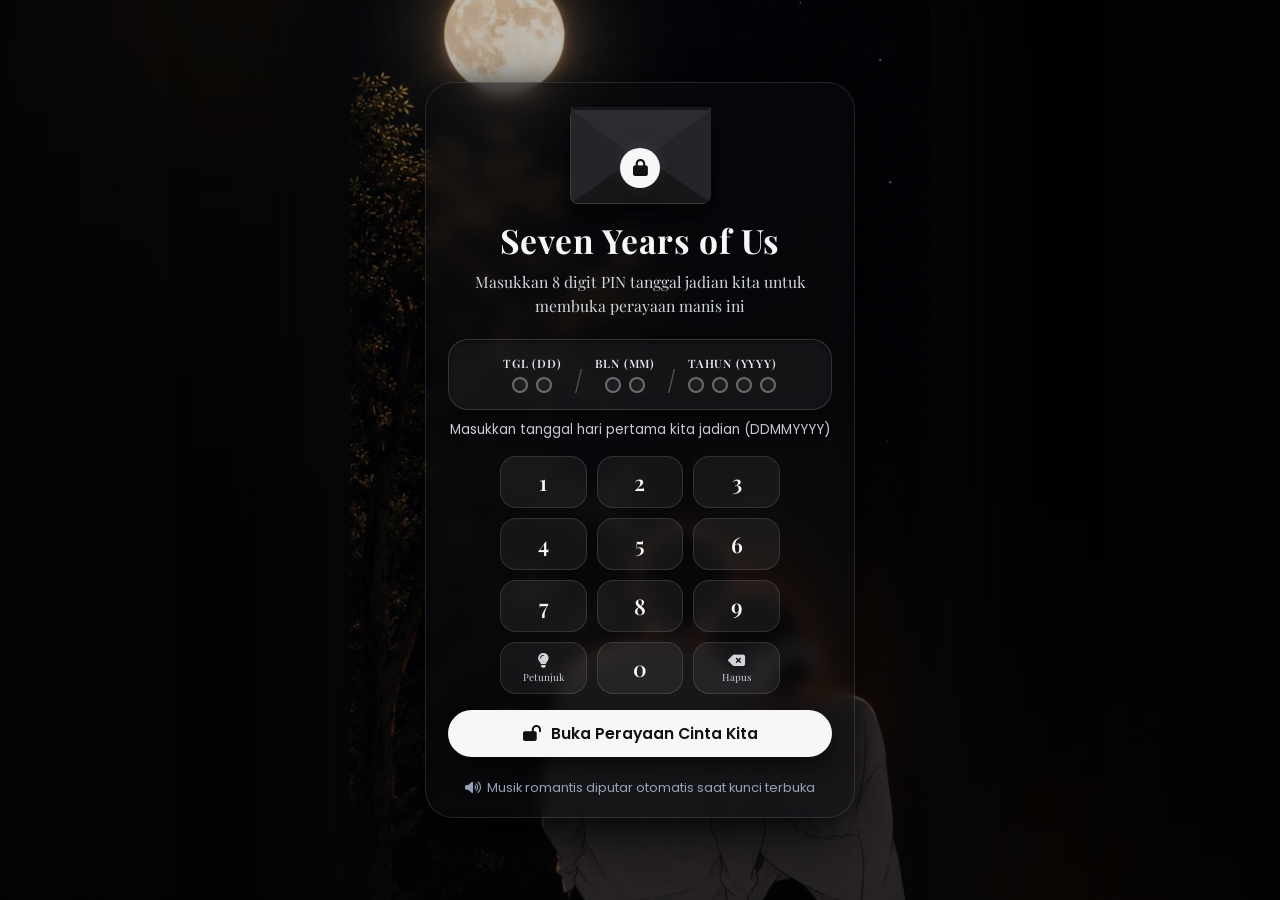
==== commit 339c6ba9: "update website" ====
--- a/index.html
+++ b/index.html
@@ -6,13 +6,16 @@
   <title>Happy 7th Anniversary, Syifanaa! ❤️💙 | 16-12-2026</title>
   <meta name="description" content="Web surprise spesial 7 tahun anniversary penuh cinta dan keceriaan untuk Syifanaa tercinta.">
   
+  <link rel="preconnect" href="https://res.cloudinary.com">
+  <link rel="preload" as="image" href="AsetFoto/thumbs/IMG_0821.JPG?v=2">
+  
   <!-- Google Fonts -->
   <link rel="preconnect" href="https://fonts.googleapis.com">
   <link rel="preconnect" href="https://fonts.gstatic.com" crossorigin>
-  <link href="https://fonts.googleapis.com/css2?family=Dancing+Script:wght@600;700&family=Playfair+Display:ital,wght@0,600;0,700;1,400&family=Poppins:wght@300;400;500;600;700&display=swap" rel="stylesheet">
+  <link href="https://fonts.googleapis.com/css2?family=Dancing+Script:wght@700&family=Playfair+Display:wght@600&family=Poppins:wght@300;400;600&display=swap" rel="stylesheet">
   
   <!-- FontAwesome Icons -->
-  <link rel="stylesheet" href="https://cdnjs.cloudflare.com/ajax/libs/font-awesome/6.4.0/css/all.min.css">
+  <link rel="stylesheet" href="https://cdnjs.cloudflare.com/ajax/libs/font-awesome/6.4.0/css/all.min.css" media="print" onload="this.media='all'">
   
   <link rel="stylesheet" href="style.css">
 </head>
@@ -115,11 +118,10 @@
 
   <!-- ================= MAIN WEB CONTENT ================= -->
   <main id="mainContent" class="main-content hidden">
-    <!-- Dynamic Parallax Photobooth Background -->
-    <div class="photobooth-parallax-viewport" id="photoboothParallaxViewport" aria-hidden="true">
-      <div class="photobooth-parallax-strip" id="photoboothParallaxStrip">
-        <div class="photobooth-vignette-overlay"></div>
-      </div>
+    <!-- Fixed Background Wrapper (Smooth Static Mobile & Desktop Render) -->
+    <div class="fixed-bg-wrapper photobooth-parallax-viewport" id="photoboothParallaxViewport" aria-hidden="true">
+      <div class="fixed-bg-image photobooth-parallax-strip" id="photoboothParallaxStrip"></div>
+      <div class="fixed-bg-overlay photobooth-vignette-overlay"></div>
     </div>
 
     <!-- Navigation Header -->
@@ -201,7 +203,7 @@
         <div class="polaroid-card" id="heroPolaroid" role="button" tabindex="0" aria-label="Buka foto sorotan kita di resolusi penuh">
           <div class="polaroid-tape" aria-hidden="true"></div>
           <div class="polaroid-media">
-            <img src="AsetFoto/thumbs/IMG_0821.JPG?v=2" onerror="this.src='AsetFoto/IMG_0821.JPG?v=2'" alt="Foto kenangan terindah bersamamu" id="heroFeaturedImg" loading="eager">
+            <img src="AsetFoto/thumbs/IMG_0821.JPG?v=2" onerror="this.src='AsetFoto/IMG_0821.JPG?v=2'" alt="Foto kenangan terindah bersamamu" id="heroFeaturedImg" loading="eager" decoding="async" width="600" height="800">
             <span class="polaroid-badge"><i class="fa-solid fa-heart text-red"></i> Kenangan Spesial</span>
           </div>
           <div class="polaroid-caption">
@@ -212,16 +214,16 @@
         <!-- Mini Thumbnails Switcher -->
         <div class="hero-thumbs-row" id="heroThumbsRow" role="tablist" aria-label="Pilih foto sorotan utama">
           <button class="hero-thumb-btn active" role="tab" aria-label="Lihat sorotan Senyuman Terindahmu" aria-selected="true" data-id="preset_3">
-            <img src="AsetFoto/thumbs/IMG_0821.JPG?v=2" alt="Senyuman Terindahmu" onerror="this.src='AsetFoto/IMG_0821.JPG?v=2'">
+            <img src="AsetFoto/thumbs/IMG_0821.JPG?v=2" alt="Senyuman Terindahmu" loading="lazy" decoding="async" onerror="this.src='AsetFoto/IMG_0821.JPG?v=2'" width="600" height="800">
           </button>
           <button class="hero-thumb-btn" role="tab" aria-label="Lihat sorotan Momen Manis Bersamamu" aria-selected="false" data-id="preset_1">
-            <img src="AsetFoto/thumbs/IMG_0421.JPG?v=2" alt="Momen Manis Bersamamu" onerror="this.src='AsetFoto/IMG_0421.JPG?v=2'">
+            <img src="AsetFoto/thumbs/IMG_0421.JPG?v=2" alt="Momen Manis Bersamamu" loading="lazy" decoding="async" onerror="this.src='AsetFoto/IMG_0421.JPG?v=2'" width="600" height="800">
           </button>
           <button class="hero-thumb-btn" role="tab" aria-label="Lihat sorotan Perjalanan Berharga" aria-selected="false" data-id="preset_8">
-            <img src="AsetFoto/thumbs/IMG_2112.JPG?v=2" alt="Perjalanan Berharga" onerror="this.src='AsetFoto/IMG_2112.JPG?v=2'">
+            <img src="AsetFoto/thumbs/IMG_2112.JPG?v=2" alt="Perjalanan Berharga" loading="lazy" decoding="async" onerror="this.src='AsetFoto/IMG_2112.JPG?v=2'" width="600" height="800">
           </button>
           <button class="hero-thumb-btn" role="tab" aria-label="Lihat sorotan Menuju 7 Tahun Cinta Kita" aria-selected="false" data-id="preset_24">
-            <img src="AsetFoto/thumbs/IMG_6825.JPG" alt="Menuju 7 Tahun Cinta Kita" onerror="this.src='AsetFoto/IMG_6825.JPG'">
+            <img src="AsetFoto/thumbs/IMG_6825.JPG" alt="Menuju 7 Tahun Cinta Kita" loading="lazy" decoding="async" onerror="this.src='AsetFoto/IMG_6825.JPG'" width="600" height="800">
           </button>
         </div>
       </div>
@@ -303,7 +305,7 @@
           </blockquote>
 
           <!-- Audio Element with multiple fallback sources and synthesized romantic piano stream -->
-          <audio id="audioPlayer" preload="auto" loop autoplay>
+          <audio id="audioPlayer" preload="none" loop>
             <source src="assets/valentine.mp3" type="audio/mpeg">
             <source src="Music/My Valentine - Martina McBride (Lyrics video dan terjemahan).mp3" type="audio/mpeg">
             <source src="https://ia800905.us.archive.org/24/items/JimBrickmanValentine/Jim%20Brickman%20-%20Valentine.mp3" type="audio/mpeg">
@@ -367,20 +369,16 @@
 
           <div class="letter-body" id="letterText">
             <p>
-              Selamat hari jadi yang ke-7 tahun, sayaangku yang paling luar biasa. 
-              Rasanya baru kemarin kita memulai kisah ini, namun setiap detik bersamamu selalu terasa begitu istimewa dan penuh makna.
+              Hai, Sayaaang. Tujuh tahun ya kita sama-sama. Kalau dipikir-pikir, waktu rasanya berjalan cepat banget, tapi kalau diingat-ingat lagi, udah banyak banget momen dan cerita yang kita lewati berdua sejak 16 Desember 2019.
             </p>
             <p>
-              Tujuh tahun bukan sekadar angka. Di dalamnya ada ribuan perjalanan, jutaan tawa, canda, dan saling menguatkan di saat lelah. 
-              Kamu adalah rumah terbaik tempat hatiku selalu ingin pulang.
+              Aku cuma mau bilang terima kasih. Terima kasih udah selalu sabar, udah mau dengerin hal-hal random yang aku ceritain, dan yang paling penting, terima kasih udah selalu jadi tempat paling nyaman buat aku pulang pas lagi capek-capeknya. Tumbuh dan belajar bareng kamu adalah bagian terbaik dalam hidupku.
             </p>
             <p>
-              Setiap langkah bersamamu adalah janji cintaku yang akan selalu membara untukmu, 
-              serta kedamaian dan kebahagiaan yang selalu kamu berikan dalam setiap hariku.
+              Kita sama-sama tahu perjalanan tujuh tahun ini nggak selalu mulus. Tapi satu hal yang pasti: aku nggak pernah menyesal memilih kamu. Semua ketawa kita, jalan-jalan kita, sampai ngambek-ngambek kecilnya, itu semua yang bikin hubungan ini hidup dan berharga.
             </p>
             <p>
-              Terima kasih telah memilihku, bertahan bersamaku, dan mencintaiku tanpa syarat, Sayaangku. 
-              Aku mencintaimu hari ini, esok, di 16 Desember 2026, hingga selamanya, Syifanaa! ❤️
+              Happy 7th Anniversary, Syifana. Terima kasih udah bertahan dan berjuang bareng aku sejauh ini. Mari terus gandengan tangan dan bikin lebih banyak memori lagi, hari ini, besok, dan selamanya.
             </p>
           </div>
 
@@ -410,100 +408,100 @@
       </div>
 
       <div class="reasons-grid">
-        <div class="reason-card" data-step="1" tabindex="0" role="button" aria-expanded="false" aria-label="Tahun 1: Senyuman Manismu. Tekan Enter untuk membaca pesan.">
+        <div class="reason-card" data-step="1" tabindex="0" role="button" aria-expanded="false" aria-label="Tahun 1: Awal Cerita Kita. Tekan Enter untuk membaca pesan.">
           <div class="card-inner">
             <div class="card-front">
               <span class="reason-year">Tahun 1</span>
               <i class="fa-solid fa-heart-circle-check"></i>
-              <h3>Senyuman Manismu</h3>
+              <h3>Awal Cerita Kita</h3>
               <p>Sentuh untuk membaca</p>
             </div>
             <div class="card-back">
-              <p>"Senyummu adalah alasan pertama hatiku berdebar kencang, dan pesonanya masih sama hingga detik ini."</p>
-            </div>
-          </div>
-        </div>
-
-        <div class="reason-card" data-step="2" tabindex="0" role="button" aria-expanded="false" aria-label="Tahun 2: Kesabaran Tulusmu. Tekan Enter untuk membaca pesan.">
+              <p>"Dari awal ketemu di 2019, senyum kamu selalu punya cara paling ampuh buat bikin hari-hariku yang biasa jadi terasa luar biasa."</p>
+            </div>
+          </div>
+        </div>
+
+        <div class="reason-card" data-step="2" tabindex="0" role="button" aria-expanded="false" aria-label="Tahun 2: Kesabaranmu. Tekan Enter untuk membaca pesan.">
           <div class="card-inner">
             <div class="card-front">
               <span class="reason-year">Tahun 2</span>
               <i class="fa-solid fa-hand-holding-heart"></i>
-              <h3>Kesabaran Tulusmu</h3>
+              <h3>Kesabaranmu</h3>
               <p>Sentuh untuk membaca</p>
             </div>
             <div class="card-back">
-              <p>"Hatimu begitu lembut dan pemaaf. Kamu selalu menenangkanku di setiap badai dan rasa cemas."</p>
-            </div>
-          </div>
-        </div>
-
-        <div class="reason-card" data-step="3" tabindex="0" role="button" aria-expanded="false" aria-label="Tahun 3: Keceriaanmu. Tekan Enter untuk membaca pesan.">
+              <p>"Terima kasih selalu sabar ngadepin aku. Tiap kali duniaku lagi berisik atau kepalaku penuh, kamu orang pertama yang bikin semuanya tenang lagi."</p>
+            </div>
+          </div>
+        </div>
+
+        <div class="reason-card" data-step="3" tabindex="0" role="button" aria-expanded="false" aria-label="Tahun 3: Tawa & Hal Random. Tekan Enter untuk membaca pesan.">
           <div class="card-inner">
             <div class="card-front">
               <span class="reason-year">Tahun 3</span>
               <i class="fa-solid fa-face-laugh-beam"></i>
-              <h3>Keceriaanmu</h3>
+              <h3>Tawa & Hal Random</h3>
               <p>Sentuh untuk membaca</p>
             </div>
             <div class="card-back">
-              <p>"Tawa lepasmu bisa mengubah hari yang paling kelabu menjadi penuh warna dan kebahagiaan."</p>
-            </div>
-          </div>
-        </div>
-
-        <div class="reason-card" data-step="4" tabindex="0" role="button" aria-expanded="false" aria-label="Tahun 4: Dukungan Terbaikmu. Tekan Enter untuk membaca pesan.">
+              <p>"Selalu suka momen waktu kita ketawa lepas bareng, ngobrolin hal-hal nggak jelas, dan jalan berdua tanpa harus jaim sama sekali."</p>
+            </div>
+          </div>
+        </div>
+
+        <div class="reason-card" data-step="4" tabindex="0" role="button" aria-expanded="false" aria-label="Tahun 4: Rumah Tempat Pulang. Tekan Enter untuk membaca pesan.">
           <div class="card-inner">
             <div class="card-front">
               <span class="reason-year">Tahun 4</span>
               <i class="fa-solid fa-shield-heart"></i>
-              <h3>Dukungan Terbaikmu</h3>
+              <h3>Rumah Tempat Pulang</h3>
               <p>Sentuh untuk membaca</p>
             </div>
             <div class="card-back">
-              <p>"Di setiap impian dan langkahku, kamu adalah orang pertama yang percaya bahwa aku bisa."</p>
-            </div>
-          </div>
-        </div>
-
-        <div class="reason-card" data-step="5" tabindex="0" role="button" aria-expanded="false" aria-label="Tahun 5: Kenyamanan Rumah. Tekan Enter untuk membaca pesan.">
+              <p>"Bukan cuma sekadar pasangan, kamu beneran jadi rumah. Tempat di mana aku bisa jadi diriku apa adanya tanpa takut dihakimi."</p>
+            </div>
+          </div>
+        </div>
+
+        <div class="reason-card" data-step="5" tabindex="0" role="button" aria-expanded="false" aria-label="Tahun 5: Dukungan Terbaik. Tekan Enter untuk membaca pesan.">
           <div class="card-inner">
             <div class="card-front">
               <span class="reason-year">Tahun 5</span>
               <i class="fa-solid fa-house-chimney-heart"></i>
-              <h3>Kenyamanan Rumah</h3>
+              <h3>Dukungan Terbaik</h3>
               <p>Sentuh untuk membaca</p>
             </div>
             <div class="card-back">
-              <p>"Bersamamu, aku bisa menjadi diriku apa adanya tanpa rasa takut dihakimi sedikitpun."</p>
-            </div>
-          </div>
-        </div>
-
-        <div class="reason-card" data-step="6" tabindex="0" role="button" aria-expanded="false" aria-label="Tahun 6: Kesetiaan Emas. Tekan Enter untuk membaca pesan.">
+              <p>"Waktu aku sempat ragu sama langkahku sendiri, tatapan dan dukungan kamu yang bikin aku yakin kalau kita bisa lewati semuanya bareng-bareng."</p>
+            </div>
+          </div>
+        </div>
+
+        <div class="reason-card" data-step="6" tabindex="0" role="button" aria-expanded="false" aria-label="Tahun 6: Tumbuh Bersama. Tekan Enter untuk membaca pesan.">
           <div class="card-inner">
             <div class="card-front">
               <span class="reason-year">Tahun 6</span>
               <i class="fa-solid fa-infinity"></i>
-              <h3>Kesetiaan Emas</h3>
+              <h3>Tumbuh Bersama</h3>
               <p>Sentuh untuk membaca</p>
             </div>
             <div class="card-back">
-              <p>"Enam tahun terlewati membuktikan bahwa cinta kita bukan sekadar rasa, tapi komitmen sejati."</p>
-            </div>
-          </div>
-        </div>
-
-        <div class="reason-card reason-card-grand" data-step="7" tabindex="0" role="button" aria-expanded="false" aria-label="Tahun 7 & Selamanya: Takdir Terindahku. Tekan Enter untuk membaca pesan.">
+              <p>"Enam tahun penuh dinamika, dari senengnya sampai ngambek-ngambek kecilnya. Justru dari situ kita belajar saling ngerti dan makin erat."</p>
+            </div>
+          </div>
+        </div>
+
+        <div class="reason-card reason-card-grand" data-step="7" tabindex="0" role="button" aria-expanded="false" aria-label="Tahun 7 & Selamanya: Tetap Kamu, Syifana. Tekan Enter untuk membaca pesan.">
           <div class="card-inner">
             <div class="card-front">
               <span class="reason-year highlight">Tahun 7 & Selamanya</span>
               <i class="fa-solid fa-crown"></i>
-              <h3>Takdir Terindahku</h3>
+              <h3>Tetap Kamu, Syifana</h3>
               <p>Sentuh untuk membaca</p>
             </div>
             <div class="card-back">
-              <p>"Menuju 16 Desember 2026 dan selamanya, kamu adalah satu-satunya wanita yang ingin kudampingi seumur hidupku."</p>
+              <p>"Tujuh tahun ini baru permulaan, Sayaaang. Menuju 16 Desember 2026 dan seterusnya, aku tetap mau melangkah, menua, dan bahagia bareng kamu."</p>
             </div>
           </div>
         </div>
@@ -522,32 +520,30 @@
       <div class="gallery-highlights-container">
         <div class="highlights-header">
           <span class="highlights-badge"><i class="fa-solid fa-crown text-red"></i> 4 Sorotan Penting</span>
-          <span class="highlights-title">Tonggak Perjalanan Cinta Kita</span>
         </div>
         <div class="highlights-strip" id="highlightsStrip" role="region" aria-label="Sorotan momen utama">
-          <div class="highlight-card" role="button" tabindex="0" aria-label="Buka momen sorotan: Momen Pertama Kita" onclick="openLightbox('preset_1')" onkeydown="if(event.key==='Enter'||event.key===' ')openLightbox('preset_1')" data-id="preset_1">
-            <img src="AsetFoto/thumbs/IMG_0421.JPG?v=2" alt="Momen Pertama Kita" loading="lazy" onerror="this.src='AsetFoto/IMG_0421.JPG?v=2'">
+          <div class="highlight-card" role="button" tabindex="0" aria-label="Buka momen sorotan: Kenangan Tak Terlupakan" onclick="openLightbox('preset_1')" onkeydown="if(event.key==='Enter'||event.key===' ')openLightbox('preset_1')" data-id="preset_1">
+            <img src="AsetFoto/thumbs/IMG_0421.JPG?v=2" alt="Kenangan Tak Terlupakan" loading="lazy" decoding="async" onerror="this.src='AsetFoto/IMG_0421.JPG?v=2'" width="600" height="800">
             <div class="highlight-overlay">
-              <span class="hl-tag">Awal Kenangan</span>
-              <h4 class="hl-title">Momen Pertama Kita</h4>
+              <h4 class="hl-title">Kenangan Tak Terlupakan</h4>
             </div>
           </div>
           <div class="highlight-card" role="button" tabindex="0" aria-label="Buka momen sorotan: Perjalanan Berdua" onclick="openLightbox('preset_8')" onkeydown="if(event.key==='Enter'||event.key===' ')openLightbox('preset_8')" data-id="preset_8">
-            <img src="AsetFoto/thumbs/IMG_2112.JPG?v=2" alt="Perjalanan Berdua" loading="lazy" onerror="this.src='AsetFoto/IMG_2112.JPG?v=2'">
+            <img src="AsetFoto/thumbs/IMG_2112.JPG?v=2" alt="Perjalanan Berdua" loading="lazy" decoding="async" onerror="this.src='AsetFoto/IMG_2112.JPG?v=2'" width="600" height="800">
             <div class="highlight-overlay">
               <span class="hl-tag">Petualangan</span>
               <h4 class="hl-title">Perjalanan Berdua</h4>
             </div>
           </div>
           <div class="highlight-card" role="button" tabindex="0" aria-label="Buka momen sorotan: Awal Tahun Bersama" onclick="openLightbox('preset_16')" onkeydown="if(event.key==='Enter'||event.key===' ')openLightbox('preset_16')" data-id="preset_16">
-            <img src="AsetFoto/thumbs/IMG_3741.JPG" alt="Awal Tahun Bersama" loading="lazy" onerror="this.src='AsetFoto/IMG_3741.JPG'">
+            <img src="AsetFoto/thumbs/IMG_3741.JPG" alt="Awal Tahun Bersama" loading="lazy" decoding="async" onerror="this.src='AsetFoto/IMG_3741.JPG'" width="600" height="800">
             <div class="highlight-overlay">
               <span class="hl-tag">Tahun 2026</span>
               <h4 class="hl-title">Awal Tahun Bersama</h4>
             </div>
           </div>
           <div class="highlight-card" role="button" tabindex="0" aria-label="Buka momen sorotan: Menuju 16 Des 2026" onclick="openLightbox('preset_24')" onkeydown="if(event.key==='Enter'||event.key===' ')openLightbox('preset_24')" data-id="preset_24">
-            <img src="AsetFoto/thumbs/IMG_6825.JPG" alt="Menuju 16 Des 2026" loading="lazy" onerror="this.src='AsetFoto/IMG_6825.JPG'">
+            <img src="AsetFoto/thumbs/IMG_6825.JPG" alt="Menuju 16 Des 2026" loading="lazy" decoding="async" onerror="this.src='AsetFoto/IMG_6825.JPG'" width="600" height="800">
             <div class="highlight-overlay">
               <span class="hl-tag">7 Tahun Cinta</span>
               <h4 class="hl-title">Menuju 16 Des 2026</h4>
@@ -630,7 +626,7 @@
             <div class="preview-content-grid">
               <div class="preview-media-wrapper" id="previewMediaWrapper">
                 <!-- Image or Video preview dynamically rendered -->
-                <img id="previewImg" src="" alt="Pratinjau media" style="display:none;">
+                <img id="previewImg" src="" alt="Pratinjau media" loading="lazy" decoding="async" style="display:none;">
                 <video id="previewVideo" controls playsinline style="display:none;"></video>
               </div>
 
@@ -687,18 +683,16 @@
       <div class="gallery-grid" id="galleryGrid">
         <div class="moment-card" data-id="preset_1" data-year="2025">
           <div class="moment-media" role="button" tabindex="0" onclick="openLightbox('preset_1')" onkeydown="if(event.key==='Enter'||event.key===' ')openLightbox('preset_1')" aria-label="Buka foto Momen Manis Bersamamu di resolusi penuh">
-            <img src="AsetFoto/thumbs/IMG_0421.JPG?v=2" alt="Momen Manis Bersamamu" loading="lazy" onerror="this.src='AsetFoto/IMG_0421.JPG?v=2'">
-            <span class="media-type-badge photo">
-              <i class="fa-solid fa-heart"></i> 2025
-            </span>
-            <div class="moment-overlay" aria-hidden="true">
-              <i class="fa-solid fa-expand"></i>
-            </div>
-          </div>
-          <div class="moment-details">
-            <div class="moment-caption" style="font-weight: 600; font-size: 1.05rem; color: #fff;">Momen Manis Bersamamu</div>
-            <p style="font-size: 0.84rem; color: #cbd5e1; line-height: 1.4; margin: 2px 0 6px 0;">Awal musim semi penuh senyum dan kehangatan langkah kita.</p>
-            <div class="moment-footer" style="display: flex; justify-content: space-between; align-items: center; border-top: 1px solid rgba(255,255,255,0.06); padding-top: 8px;">
+            <img src="AsetFoto/thumbs/IMG_0421.JPG?v=2" alt="Momen Manis Bersamamu" loading="lazy" decoding="async" onerror="this.src='AsetFoto/IMG_0421.JPG?v=2'" width="600" height="800">
+            <span class="media-type-badge photo">
+              <i class="fa-solid fa-heart"></i> 2025
+            </span>
+            <div class="moment-overlay" aria-hidden="true">
+              <i class="fa-solid fa-expand"></i>
+            </div>
+          </div>
+          <div class="moment-details">
+            <div class="moment-footer" style="display: flex; justify-content: space-between; align-items: center;">
               <span style="font-size: 0.78rem; color: var(--blue-sky);"><i class="fa-solid fa-sparkles"></i> Sorotan Spesial</span>
               <span style="font-size: 0.72rem; color: #ff758f; display: inline-flex; align-items: center; gap: 4px;">
                 <i class="fa-solid fa-heart"></i> Abadi
@@ -708,18 +702,16 @@
         </div>
         <div class="moment-card" data-id="preset_2" data-year="2025">
           <div class="moment-media" role="button" tabindex="0" onclick="openLightbox('preset_2')" onkeydown="if(event.key==='Enter'||event.key===' ')openLightbox('preset_2')" aria-label="Buka foto Malam Penuh Cerita di resolusi penuh">
-            <img src="AsetFoto/thumbs/IMG_0446.JPG" alt="Malam Penuh Cerita" loading="lazy" onerror="this.src='AsetFoto/IMG_0446.JPG'">
-            <span class="media-type-badge photo">
-              <i class="fa-solid fa-heart"></i> 2025
-            </span>
-            <div class="moment-overlay" aria-hidden="true">
-              <i class="fa-solid fa-expand"></i>
-            </div>
-          </div>
-          <div class="moment-details">
-            <div class="moment-caption" style="font-weight: 600; font-size: 1.05rem; color: #fff;">Malam Penuh Cerita</div>
-            <p style="font-size: 0.84rem; color: #cbd5e1; line-height: 1.4; margin: 2px 0 6px 0;">Menghabiskan malam dengan obrolan hangat yang tak pernah habis.</p>
-            <div class="moment-footer" style="display: flex; justify-content: space-between; align-items: center; border-top: 1px solid rgba(255,255,255,0.06); padding-top: 8px;">
+            <img src="AsetFoto/thumbs/IMG_0446.JPG" alt="Malam Penuh Cerita" loading="lazy" decoding="async" onerror="this.src='AsetFoto/IMG_0446.JPG'" width="600" height="800">
+            <span class="media-type-badge photo">
+              <i class="fa-solid fa-heart"></i> 2025
+            </span>
+            <div class="moment-overlay" aria-hidden="true">
+              <i class="fa-solid fa-expand"></i>
+            </div>
+          </div>
+          <div class="moment-details">
+            <div class="moment-footer" style="display: flex; justify-content: space-between; align-items: center;">
               <span style="font-size: 0.78rem; color: var(--blue-sky);"><i class="fa-regular fa-calendar"></i> 29 Maret 2025</span>
               <span style="font-size: 0.72rem; color: #ff758f; display: inline-flex; align-items: center; gap: 4px;">
                 <i class="fa-solid fa-heart"></i> Abadi
@@ -729,18 +721,16 @@
         </div>
         <div class="moment-card" data-id="preset_3" data-year="2025">
           <div class="moment-media" role="button" tabindex="0" onclick="openLightbox('preset_3')" onkeydown="if(event.key==='Enter'||event.key===' ')openLightbox('preset_3')" aria-label="Buka foto Senyuman Terindahmu di resolusi penuh">
-            <img src="AsetFoto/thumbs/IMG_0821.JPG?v=2" alt="Senyuman Terindahmu" loading="lazy" onerror="this.src='AsetFoto/IMG_0821.JPG?v=2'">
-            <span class="media-type-badge photo">
-              <i class="fa-solid fa-heart"></i> 2025
-            </span>
-            <div class="moment-overlay" aria-hidden="true">
-              <i class="fa-solid fa-expand"></i>
-            </div>
-          </div>
-          <div class="moment-details">
-            <div class="moment-caption" style="font-weight: 600; font-size: 1.05rem; color: #fff;">Senyuman Terindahmu</div>
-            <p style="font-size: 0.84rem; color: #cbd5e1; line-height: 1.4; margin: 2px 0 6px 0;">Tatapan dan senyum manis yang selalu menenangkan duniaku.</p>
-            <div class="moment-footer" style="display: flex; justify-content: space-between; align-items: center; border-top: 1px solid rgba(255,255,255,0.06); padding-top: 8px;">
+            <img src="AsetFoto/thumbs/IMG_0821.JPG?v=2" alt="Senyuman Terindahmu" loading="lazy" decoding="async" onerror="this.src='AsetFoto/IMG_0821.JPG?v=2'" width="600" height="800">
+            <span class="media-type-badge photo">
+              <i class="fa-solid fa-heart"></i> 2025
+            </span>
+            <div class="moment-overlay" aria-hidden="true">
+              <i class="fa-solid fa-expand"></i>
+            </div>
+          </div>
+          <div class="moment-details">
+            <div class="moment-footer" style="display: flex; justify-content: space-between; align-items: center;">
               <span style="font-size: 0.78rem; color: var(--blue-sky);"><i class="fa-solid fa-sparkles"></i> Sorotan Spesial</span>
               <span style="font-size: 0.72rem; color: #ff758f; display: inline-flex; align-items: center; gap: 4px;">
                 <i class="fa-solid fa-heart"></i> Abadi
@@ -750,18 +740,16 @@
         </div>
         <div class="moment-card" data-id="preset_4" data-year="2025">
           <div class="moment-media" role="button" tabindex="0" onclick="openLightbox('preset_4')" onkeydown="if(event.key==='Enter'||event.key===' ')openLightbox('preset_4')" aria-label="Buka foto Langkah Kita Bersama di resolusi penuh">
-            <img src="AsetFoto/thumbs/IMG_0827.JPG" alt="Langkah Kita Bersama" loading="lazy" onerror="this.src='AsetFoto/IMG_0827.JPG'">
-            <span class="media-type-badge photo">
-              <i class="fa-solid fa-heart"></i> 2025
-            </span>
-            <div class="moment-overlay" aria-hidden="true">
-              <i class="fa-solid fa-expand"></i>
-            </div>
-          </div>
-          <div class="moment-details">
-            <div class="moment-caption" style="font-weight: 600; font-size: 1.05rem; color: #fff;">Langkah Kita Bersama</div>
-            <p style="font-size: 0.84rem; color: #cbd5e1; line-height: 1.4; margin: 2px 0 6px 0;">Bergandengan tangan melangkah di setiap jalan kehidupan berdua.</p>
-            <div class="moment-footer" style="display: flex; justify-content: space-between; align-items: center; border-top: 1px solid rgba(255,255,255,0.06); padding-top: 8px;">
+            <img src="AsetFoto/thumbs/IMG_0827.JPG" alt="Langkah Kita Bersama" loading="lazy" decoding="async" onerror="this.src='AsetFoto/IMG_0827.JPG'" width="600" height="800">
+            <span class="media-type-badge photo">
+              <i class="fa-solid fa-heart"></i> 2025
+            </span>
+            <div class="moment-overlay" aria-hidden="true">
+              <i class="fa-solid fa-expand"></i>
+            </div>
+          </div>
+          <div class="moment-details">
+            <div class="moment-footer" style="display: flex; justify-content: space-between; align-items: center;">
               <span style="font-size: 0.78rem; color: var(--blue-sky);"><i class="fa-regular fa-calendar"></i> 3 Mei 2025</span>
               <span style="font-size: 0.72rem; color: #ff758f; display: inline-flex; align-items: center; gap: 4px;">
                 <i class="fa-solid fa-heart"></i> Abadi
@@ -771,18 +759,16 @@
         </div>
         <div class="moment-card" data-id="preset_5" data-year="2025">
           <div class="moment-media" role="button" tabindex="0" onclick="openLightbox('preset_5')" onkeydown="if(event.key==='Enter'||event.key===' ')openLightbox('preset_5')" aria-label="Buka foto Sore yang Hangat di resolusi penuh">
-            <img src="AsetFoto/thumbs/IMG_1082.JPG" alt="Sore yang Hangat" loading="lazy" onerror="this.src='AsetFoto/IMG_1082.JPG'">
-            <span class="media-type-badge photo">
-              <i class="fa-solid fa-heart"></i> 2025
-            </span>
-            <div class="moment-overlay" aria-hidden="true">
-              <i class="fa-solid fa-expand"></i>
-            </div>
-          </div>
-          <div class="moment-details">
-            <div class="moment-caption" style="font-weight: 600; font-size: 1.05rem; color: #fff;">Sore yang Hangat</div>
-            <p style="font-size: 0.84rem; color: #cbd5e1; line-height: 1.4; margin: 2px 0 6px 0;">Menikmati langit senja bersama Syifanaa yang paling kucintai.</p>
-            <div class="moment-footer" style="display: flex; justify-content: space-between; align-items: center; border-top: 1px solid rgba(255,255,255,0.06); padding-top: 8px;">
+            <img src="AsetFoto/thumbs/IMG_1082.JPG" alt="Sore yang Hangat" loading="lazy" decoding="async" onerror="this.src='AsetFoto/IMG_1082.JPG'" width="600" height="800">
+            <span class="media-type-badge photo">
+              <i class="fa-solid fa-heart"></i> 2025
+            </span>
+            <div class="moment-overlay" aria-hidden="true">
+              <i class="fa-solid fa-expand"></i>
+            </div>
+          </div>
+          <div class="moment-details">
+            <div class="moment-footer" style="display: flex; justify-content: space-between; align-items: center;">
               <span style="font-size: 0.78rem; color: var(--blue-sky);"><i class="fa-regular fa-calendar"></i> 24 Mei 2025</span>
               <span style="font-size: 0.72rem; color: #ff758f; display: inline-flex; align-items: center; gap: 4px;">
                 <i class="fa-solid fa-heart"></i> Abadi
@@ -792,18 +778,16 @@
         </div>
         <div class="moment-card" data-id="preset_6" data-year="2025">
           <div class="moment-media" role="button" tabindex="0" onclick="openLightbox('preset_6')" onkeydown="if(event.key==='Enter'||event.key===' ')openLightbox('preset_6')" aria-label="Buka foto Pagi yang Menyenangkan di resolusi penuh">
-            <img src="AsetFoto/thumbs/IMG_1092.JPG" alt="Pagi yang Menyenangkan" loading="lazy" onerror="this.src='AsetFoto/IMG_1092.JPG'">
-            <span class="media-type-badge photo">
-              <i class="fa-solid fa-heart"></i> 2025
-            </span>
-            <div class="moment-overlay" aria-hidden="true">
-              <i class="fa-solid fa-expand"></i>
-            </div>
-          </div>
-          <div class="moment-details">
-            <div class="moment-caption" style="font-weight: 600; font-size: 1.05rem; color: #fff;">Pagi yang Menyenangkan</div>
-            <p style="font-size: 0.84rem; color: #cbd5e1; line-height: 1.4; margin: 2px 0 6px 0;">Keceriaan pagi yang selalu diawali dengan tawamu yang manis.</p>
-            <div class="moment-footer" style="display: flex; justify-content: space-between; align-items: center; border-top: 1px solid rgba(255,255,255,0.06); padding-top: 8px;">
+            <img src="AsetFoto/thumbs/IMG_1092.JPG" alt="Pagi yang Menyenangkan" loading="lazy" decoding="async" onerror="this.src='AsetFoto/IMG_1092.JPG'" width="600" height="800">
+            <span class="media-type-badge photo">
+              <i class="fa-solid fa-heart"></i> 2025
+            </span>
+            <div class="moment-overlay" aria-hidden="true">
+              <i class="fa-solid fa-expand"></i>
+            </div>
+          </div>
+          <div class="moment-details">
+            <div class="moment-footer" style="display: flex; justify-content: space-between; align-items: center;">
               <span style="font-size: 0.78rem; color: var(--blue-sky);"><i class="fa-regular fa-calendar"></i> 25 Mei 2025</span>
               <span style="font-size: 0.72rem; color: #ff758f; display: inline-flex; align-items: center; gap: 4px;">
                 <i class="fa-solid fa-heart"></i> Abadi
@@ -813,18 +797,16 @@
         </div>
         <div class="moment-card" data-id="preset_7" data-year="2025">
           <div class="moment-media" role="button" tabindex="0" onclick="openLightbox('preset_7')" onkeydown="if(event.key==='Enter'||event.key===' ')openLightbox('preset_7')" aria-label="Buka foto Tawa Ceria Kita di resolusi penuh">
-            <img src="AsetFoto/thumbs/IMG_1093.JPG" alt="Tawa Ceria Kita" loading="lazy" onerror="this.src='AsetFoto/IMG_1093.JPG'">
-            <span class="media-type-badge photo">
-              <i class="fa-solid fa-heart"></i> 2025
-            </span>
-            <div class="moment-overlay" aria-hidden="true">
-              <i class="fa-solid fa-expand"></i>
-            </div>
-          </div>
-          <div class="moment-details">
-            <div class="moment-caption" style="font-weight: 600; font-size: 1.05rem; color: #fff;">Tawa Ceria Kita</div>
-            <p style="font-size: 0.84rem; color: #cbd5e1; line-height: 1.4; margin: 2px 0 6px 0;">Candaan sederhana yang selalu berujung tawa bahagia tanpa beban.</p>
-            <div class="moment-footer" style="display: flex; justify-content: space-between; align-items: center; border-top: 1px solid rgba(255,255,255,0.06); padding-top: 8px;">
+            <img src="AsetFoto/thumbs/IMG_1093.JPG" alt="Tawa Ceria Kita" loading="lazy" decoding="async" onerror="this.src='AsetFoto/IMG_1093.JPG'" width="600" height="800">
+            <span class="media-type-badge photo">
+              <i class="fa-solid fa-heart"></i> 2025
+            </span>
+            <div class="moment-overlay" aria-hidden="true">
+              <i class="fa-solid fa-expand"></i>
+            </div>
+          </div>
+          <div class="moment-details">
+            <div class="moment-footer" style="display: flex; justify-content: space-between; align-items: center;">
               <span style="font-size: 0.78rem; color: var(--blue-sky);"><i class="fa-regular fa-calendar"></i> 25 Mei 2025</span>
               <span style="font-size: 0.72rem; color: #ff758f; display: inline-flex; align-items: center; gap: 4px;">
                 <i class="fa-solid fa-heart"></i> Abadi
@@ -834,18 +816,16 @@
         </div>
         <div class="moment-card" data-id="preset_8" data-year="2025">
           <div class="moment-media" role="button" tabindex="0" onclick="openLightbox('preset_8')" onkeydown="if(event.key==='Enter'||event.key===' ')openLightbox('preset_8')" aria-label="Buka foto Perjalanan Berharga di resolusi penuh">
-            <img src="AsetFoto/thumbs/IMG_2112.JPG?v=2" alt="Perjalanan Berharga" loading="lazy" onerror="this.src='AsetFoto/IMG_2112.JPG?v=2'">
-            <span class="media-type-badge photo">
-              <i class="fa-solid fa-heart"></i> 2025
-            </span>
-            <div class="moment-overlay" aria-hidden="true">
-              <i class="fa-solid fa-expand"></i>
-            </div>
-          </div>
-          <div class="moment-details">
-            <div class="moment-caption" style="font-weight: 600; font-size: 1.05rem; color: #fff;">Perjalanan Berharga</div>
-            <p style="font-size: 0.84rem; color: #cbd5e1; line-height: 1.4; margin: 2px 0 6px 0;">Setiap kilometer terasa begitu istimewa saat ada kamu di sisiku.</p>
-            <div class="moment-footer" style="display: flex; justify-content: space-between; align-items: center; border-top: 1px solid rgba(255,255,255,0.06); padding-top: 8px;">
+            <img src="AsetFoto/thumbs/IMG_2112.JPG?v=2" alt="Perjalanan Berharga" loading="lazy" decoding="async" onerror="this.src='AsetFoto/IMG_2112.JPG?v=2'" width="600" height="800">
+            <span class="media-type-badge photo">
+              <i class="fa-solid fa-heart"></i> 2025
+            </span>
+            <div class="moment-overlay" aria-hidden="true">
+              <i class="fa-solid fa-expand"></i>
+            </div>
+          </div>
+          <div class="moment-details">
+            <div class="moment-footer" style="display: flex; justify-content: space-between; align-items: center;">
               <span style="font-size: 0.78rem; color: var(--blue-sky);"><i class="fa-solid fa-sparkles"></i> Sorotan Spesial</span>
               <span style="font-size: 0.72rem; color: #ff758f; display: inline-flex; align-items: center; gap: 4px;">
                 <i class="fa-solid fa-heart"></i> Abadi
@@ -855,18 +835,16 @@
         </div>
         <div class="moment-card" data-id="preset_9" data-year="2025">
           <div class="moment-media" role="button" tabindex="0" onclick="openLightbox('preset_9')" onkeydown="if(event.key==='Enter'||event.key===' ')openLightbox('preset_9')" aria-label="Buka foto Momen Spesial Berdua di resolusi penuh">
-            <img src="AsetFoto/thumbs/IMG_2898.JPG" alt="Momen Spesial Berdua" loading="lazy" onerror="this.src='AsetFoto/IMG_2898.JPG'">
-            <span class="media-type-badge photo">
-              <i class="fa-solid fa-heart"></i> 2025
-            </span>
-            <div class="moment-overlay" aria-hidden="true">
-              <i class="fa-solid fa-expand"></i>
-            </div>
-          </div>
-          <div class="moment-details">
-            <div class="moment-caption" style="font-weight: 600; font-size: 1.05rem; color: #fff;">Momen Spesial Berdua</div>
-            <p style="font-size: 0.84rem; color: #cbd5e1; line-height: 1.4; margin: 2px 0 6px 0;">Menikmati waktu berkualitas bersama di tengah hiruk pikuk hari.</p>
-            <div class="moment-footer" style="display: flex; justify-content: space-between; align-items: center; border-top: 1px solid rgba(255,255,255,0.06); padding-top: 8px;">
+            <img src="AsetFoto/thumbs/IMG_2898.JPG" alt="Momen Spesial Berdua" loading="lazy" decoding="async" onerror="this.src='AsetFoto/IMG_2898.JPG'" width="600" height="800">
+            <span class="media-type-badge photo">
+              <i class="fa-solid fa-heart"></i> 2025
+            </span>
+            <div class="moment-overlay" aria-hidden="true">
+              <i class="fa-solid fa-expand"></i>
+            </div>
+          </div>
+          <div class="moment-details">
+            <div class="moment-footer" style="display: flex; justify-content: space-between; align-items: center;">
               <span style="font-size: 0.78rem; color: var(--blue-sky);"><i class="fa-regular fa-calendar"></i> 18 Oktober 2025</span>
               <span style="font-size: 0.72rem; color: #ff758f; display: inline-flex; align-items: center; gap: 4px;">
                 <i class="fa-solid fa-heart"></i> Abadi
@@ -876,18 +854,16 @@
         </div>
         <div class="moment-card" data-id="preset_10" data-year="2025">
           <div class="moment-media" role="button" tabindex="0" onclick="openLightbox('preset_10')" onkeydown="if(event.key==='Enter'||event.key===' ')openLightbox('preset_10')" aria-label="Buka foto Cahaya Malam Romantis di resolusi penuh">
-            <img src="AsetFoto/thumbs/IMG_2904.JPG" alt="Cahaya Malam Romantis" loading="lazy" onerror="this.src='AsetFoto/IMG_2904.JPG'">
-            <span class="media-type-badge photo">
-              <i class="fa-solid fa-heart"></i> 2025
-            </span>
-            <div class="moment-overlay" aria-hidden="true">
-              <i class="fa-solid fa-expand"></i>
-            </div>
-          </div>
-          <div class="moment-details">
-            <div class="moment-caption" style="font-weight: 600; font-size: 1.05rem; color: #fff;">Cahaya Malam Romantis</div>
-            <p style="font-size: 0.84rem; color: #cbd5e1; line-height: 1.4; margin: 2px 0 6px 0;">Malam syahdu bertabur cahaya bersama Syifanaa impian hatiku.</p>
-            <div class="moment-footer" style="display: flex; justify-content: space-between; align-items: center; border-top: 1px solid rgba(255,255,255,0.06); padding-top: 8px;">
+            <img src="AsetFoto/thumbs/IMG_2904.JPG" alt="Cahaya Malam Romantis" loading="lazy" decoding="async" onerror="this.src='AsetFoto/IMG_2904.JPG'" width="600" height="800">
+            <span class="media-type-badge photo">
+              <i class="fa-solid fa-heart"></i> 2025
+            </span>
+            <div class="moment-overlay" aria-hidden="true">
+              <i class="fa-solid fa-expand"></i>
+            </div>
+          </div>
+          <div class="moment-details">
+            <div class="moment-footer" style="display: flex; justify-content: space-between; align-items: center;">
               <span style="font-size: 0.78rem; color: var(--blue-sky);"><i class="fa-regular fa-calendar"></i> 18 Oktober 2025</span>
               <span style="font-size: 0.72rem; color: #ff758f; display: inline-flex; align-items: center; gap: 4px;">
                 <i class="fa-solid fa-heart"></i> Abadi
@@ -897,18 +873,16 @@
         </div>
         <div class="moment-card" data-id="preset_11" data-year="2025">
           <div class="moment-media" role="button" tabindex="0" onclick="openLightbox('preset_11')" onkeydown="if(event.key==='Enter'||event.key===' ')openLightbox('preset_11')" aria-label="Buka foto Hari yang Tak Terlupakan di resolusi penuh">
-            <img src="AsetFoto/thumbs/IMG_2912.JPG" alt="Hari yang Tak Terlupakan" loading="lazy" onerror="this.src='AsetFoto/IMG_2912.JPG'">
-            <span class="media-type-badge photo">
-              <i class="fa-solid fa-heart"></i> 2025
-            </span>
-            <div class="moment-overlay" aria-hidden="true">
-              <i class="fa-solid fa-expand"></i>
-            </div>
-          </div>
-          <div class="moment-details">
-            <div class="moment-caption" style="font-weight: 600; font-size: 1.05rem; color: #fff;">Hari yang Tak Terlupakan</div>
-            <p style="font-size: 0.84rem; color: #cbd5e1; line-height: 1.4; margin: 2px 0 6px 0;">Kenangan manis yang selalu terukir rapi di sudut terdalam hati.</p>
-            <div class="moment-footer" style="display: flex; justify-content: space-between; align-items: center; border-top: 1px solid rgba(255,255,255,0.06); padding-top: 8px;">
+            <img src="AsetFoto/thumbs/IMG_2912.JPG" alt="Hari yang Tak Terlupakan" loading="lazy" decoding="async" onerror="this.src='AsetFoto/IMG_2912.JPG'" width="600" height="800">
+            <span class="media-type-badge photo">
+              <i class="fa-solid fa-heart"></i> 2025
+            </span>
+            <div class="moment-overlay" aria-hidden="true">
+              <i class="fa-solid fa-expand"></i>
+            </div>
+          </div>
+          <div class="moment-details">
+            <div class="moment-footer" style="display: flex; justify-content: space-between; align-items: center;">
               <span style="font-size: 0.78rem; color: var(--blue-sky);"><i class="fa-regular fa-calendar"></i> 19 Oktober 2025</span>
               <span style="font-size: 0.72rem; color: #ff758f; display: inline-flex; align-items: center; gap: 4px;">
                 <i class="fa-solid fa-heart"></i> Abadi
@@ -918,18 +892,16 @@
         </div>
         <div class="moment-card" data-id="preset_12" data-year="2025">
           <div class="moment-media" role="button" tabindex="0" onclick="openLightbox('preset_12')" onkeydown="if(event.key==='Enter'||event.key===' ')openLightbox('preset_12')" aria-label="Buka foto Kompak Berdua di resolusi penuh">
-            <img src="AsetFoto/thumbs/IMG_3404.JPG" alt="Kompak Berdua" loading="lazy" onerror="this.src='AsetFoto/IMG_3404.JPG'">
-            <span class="media-type-badge photo">
-              <i class="fa-solid fa-heart"></i> 2025
-            </span>
-            <div class="moment-overlay" aria-hidden="true">
-              <i class="fa-solid fa-expand"></i>
-            </div>
-          </div>
-          <div class="moment-details">
-            <div class="moment-caption" style="font-weight: 600; font-size: 1.05rem; color: #fff;">Kompak Berdua</div>
-            <p style="font-size: 0.84rem; color: #cbd5e1; line-height: 1.4; margin: 2px 0 6px 0;">Selalu berada dalam satu frekuensi di setiap tawa dan suasana.</p>
-            <div class="moment-footer" style="display: flex; justify-content: space-between; align-items: center; border-top: 1px solid rgba(255,255,255,0.06); padding-top: 8px;">
+            <img src="AsetFoto/thumbs/IMG_3404.JPG" alt="Kompak Berdua" loading="lazy" decoding="async" onerror="this.src='AsetFoto/IMG_3404.JPG'" width="600" height="800">
+            <span class="media-type-badge photo">
+              <i class="fa-solid fa-heart"></i> 2025
+            </span>
+            <div class="moment-overlay" aria-hidden="true">
+              <i class="fa-solid fa-expand"></i>
+            </div>
+          </div>
+          <div class="moment-details">
+            <div class="moment-footer" style="display: flex; justify-content: space-between; align-items: center;">
               <span style="font-size: 0.78rem; color: var(--blue-sky);"><i class="fa-regular fa-calendar"></i> 2 Desember 2025</span>
               <span style="font-size: 0.72rem; color: #ff758f; display: inline-flex; align-items: center; gap: 4px;">
                 <i class="fa-solid fa-heart"></i> Abadi
@@ -939,18 +911,16 @@
         </div>
         <div class="moment-card" data-id="preset_13" data-year="2025">
           <div class="moment-media" role="button" tabindex="0" onclick="openLightbox('preset_13')" onkeydown="if(event.key==='Enter'||event.key===' ')openLightbox('preset_13')" aria-label="Buka foto Kebersamaan Manis di resolusi penuh">
-            <img src="AsetFoto/thumbs/IMG_3405.JPG" alt="Kebersamaan Manis" loading="lazy" onerror="this.src='AsetFoto/IMG_3405.JPG'">
-            <span class="media-type-badge photo">
-              <i class="fa-solid fa-heart"></i> 2025
-            </span>
-            <div class="moment-overlay" aria-hidden="true">
-              <i class="fa-solid fa-expand"></i>
-            </div>
-          </div>
-          <div class="moment-details">
-            <div class="moment-caption" style="font-weight: 600; font-size: 1.05rem; color: #fff;">Kebersamaan Manis</div>
-            <p style="font-size: 0.84rem; color: #cbd5e1; line-height: 1.4; margin: 2px 0 6px 0;">Momen candid yang selalu memancarkan kehangatan dan ketulusan.</p>
-            <div class="moment-footer" style="display: flex; justify-content: space-between; align-items: center; border-top: 1px solid rgba(255,255,255,0.06); padding-top: 8px;">
+            <img src="AsetFoto/thumbs/IMG_3405.JPG" alt="Kebersamaan Manis" loading="lazy" decoding="async" onerror="this.src='AsetFoto/IMG_3405.JPG'" width="600" height="800">
+            <span class="media-type-badge photo">
+              <i class="fa-solid fa-heart"></i> 2025
+            </span>
+            <div class="moment-overlay" aria-hidden="true">
+              <i class="fa-solid fa-expand"></i>
+            </div>
+          </div>
+          <div class="moment-details">
+            <div class="moment-footer" style="display: flex; justify-content: space-between; align-items: center;">
               <span style="font-size: 0.78rem; color: var(--blue-sky);"><i class="fa-regular fa-calendar"></i> 2 Desember 2025</span>
               <span style="font-size: 0.72rem; color: #ff758f; display: inline-flex; align-items: center; gap: 4px;">
                 <i class="fa-solid fa-heart"></i> Abadi
@@ -960,18 +930,16 @@
         </div>
         <div class="moment-card" data-id="preset_14" data-year="2025">
           <div class="moment-media" role="button" tabindex="0" onclick="openLightbox('preset_14')" onkeydown="if(event.key==='Enter'||event.key===' ')openLightbox('preset_14')" aria-label="Buka foto Menyambut Akhir Tahun di resolusi penuh">
-            <img src="AsetFoto/thumbs/IMG_3484.JPG" alt="Menyambut Akhir Tahun" loading="lazy" onerror="this.src='AsetFoto/IMG_3484.JPG'">
-            <span class="media-type-badge photo">
-              <i class="fa-solid fa-heart"></i> 2025
-            </span>
-            <div class="moment-overlay" aria-hidden="true">
-              <i class="fa-solid fa-expand"></i>
-            </div>
-          </div>
-          <div class="moment-details">
-            <div class="moment-caption" style="font-weight: 600; font-size: 1.05rem; color: #fff;">Menyambut Akhir Tahun</div>
-            <p style="font-size: 0.84rem; color: #cbd5e1; line-height: 1.4; margin: 2px 0 6px 0;">Bersyukur dapat terus berjalan berdampingan melewati waktu demi waktu.</p>
-            <div class="moment-footer" style="display: flex; justify-content: space-between; align-items: center; border-top: 1px solid rgba(255,255,255,0.06); padding-top: 8px;">
+            <img src="AsetFoto/thumbs/IMG_3484.JPG" alt="Menyambut Akhir Tahun" loading="lazy" decoding="async" onerror="this.src='AsetFoto/IMG_3484.JPG'" width="600" height="800">
+            <span class="media-type-badge photo">
+              <i class="fa-solid fa-heart"></i> 2025
+            </span>
+            <div class="moment-overlay" aria-hidden="true">
+              <i class="fa-solid fa-expand"></i>
+            </div>
+          </div>
+          <div class="moment-details">
+            <div class="moment-footer" style="display: flex; justify-content: space-between; align-items: center;">
               <span style="font-size: 0.78rem; color: var(--blue-sky);"><i class="fa-regular fa-calendar"></i> 6 Desember 2025</span>
               <span style="font-size: 0.72rem; color: #ff758f; display: inline-flex; align-items: center; gap: 4px;">
                 <i class="fa-solid fa-heart"></i> Abadi
@@ -981,18 +949,16 @@
         </div>
         <div class="moment-card" data-id="preset_15" data-year="2025">
           <div class="moment-media" role="button" tabindex="0" onclick="openLightbox('preset_15')" onkeydown="if(event.key==='Enter'||event.key===' ')openLightbox('preset_15')" aria-label="Buka foto Dekapan Hangat di resolusi penuh">
-            <img src="AsetFoto/thumbs/IMG_3495.JPG" alt="Dekapan Hangat" loading="lazy" onerror="this.src='AsetFoto/IMG_3495.JPG'">
-            <span class="media-type-badge photo">
-              <i class="fa-solid fa-heart"></i> 2025
-            </span>
-            <div class="moment-overlay" aria-hidden="true">
-              <i class="fa-solid fa-expand"></i>
-            </div>
-          </div>
-          <div class="moment-details">
-            <div class="moment-caption" style="font-weight: 600; font-size: 1.05rem; color: #fff;">Dekapan Hangat</div>
-            <p style="font-size: 0.84rem; color: #cbd5e1; line-height: 1.4; margin: 2px 0 6px 0;">Tempat ternyaman di mana hatiku selalu merasa pulang dan aman.</p>
-            <div class="moment-footer" style="display: flex; justify-content: space-between; align-items: center; border-top: 1px solid rgba(255,255,255,0.06); padding-top: 8px;">
+            <img src="AsetFoto/thumbs/IMG_3495.JPG" alt="Dekapan Hangat" loading="lazy" decoding="async" onerror="this.src='AsetFoto/IMG_3495.JPG'" width="600" height="800">
+            <span class="media-type-badge photo">
+              <i class="fa-solid fa-heart"></i> 2025
+            </span>
+            <div class="moment-overlay" aria-hidden="true">
+              <i class="fa-solid fa-expand"></i>
+            </div>
+          </div>
+          <div class="moment-details">
+            <div class="moment-footer" style="display: flex; justify-content: space-between; align-items: center;">
               <span style="font-size: 0.78rem; color: var(--blue-sky);"><i class="fa-regular fa-calendar"></i> 6 Desember 2025</span>
               <span style="font-size: 0.72rem; color: #ff758f; display: inline-flex; align-items: center; gap: 4px;">
                 <i class="fa-solid fa-heart"></i> Abadi
@@ -1002,7 +968,7 @@
         </div>
         <div class="moment-card" data-id="preset_16" data-year="2026">
           <div class="moment-media" role="button" tabindex="0" onclick="openLightbox('preset_16')" onkeydown="if(event.key==='Enter'||event.key===' ')openLightbox('preset_16')" aria-label="Buka foto Awal Tahun Penuh Cinta di resolusi penuh">
-            <img src="AsetFoto/thumbs/IMG_3741.JPG" alt="Awal Tahun Penuh Cinta" loading="lazy" onerror="this.src='AsetFoto/IMG_3741.JPG'">
+            <img src="AsetFoto/thumbs/IMG_3741.JPG" alt="Awal Tahun Penuh Cinta" loading="lazy" decoding="async" onerror="this.src='AsetFoto/IMG_3741.JPG'" width="600" height="800">
             <span class="media-type-badge photo">
               <i class="fa-solid fa-heart"></i> 2026
             </span>
@@ -1011,9 +977,7 @@
             </div>
           </div>
           <div class="moment-details">
-            <div class="moment-caption" style="font-weight: 600; font-size: 1.05rem; color: #fff;">Awal Tahun Penuh Cinta</div>
-            <p style="font-size: 0.84rem; color: #cbd5e1; line-height: 1.4; margin: 2px 0 6px 0;">Membuka lembaran tahun 2026 dengan cinta yang semakin mengakar kuat.</p>
-            <div class="moment-footer" style="display: flex; justify-content: space-between; align-items: center; border-top: 1px solid rgba(255,255,255,0.06); padding-top: 8px;">
+            <div class="moment-footer" style="display: flex; justify-content: space-between; align-items: center;">
               <span style="font-size: 0.78rem; color: var(--blue-sky);"><i class="fa-regular fa-calendar"></i> 3 Januari 2026</span>
               <span style="font-size: 0.72rem; color: #ff758f; display: inline-flex; align-items: center; gap: 4px;">
                 <i class="fa-solid fa-heart"></i> Abadi
@@ -1023,7 +987,7 @@
         </div>
         <div class="moment-card" data-id="preset_17" data-year="2026">
           <div class="moment-media" role="button" tabindex="0" onclick="openLightbox('preset_17')" onkeydown="if(event.key==='Enter'||event.key===' ')openLightbox('preset_17')" aria-label="Buka foto Menjelang Hari Kasih Sayang di resolusi penuh">
-            <img src="AsetFoto/thumbs/IMG_4107.JPG" alt="Menjelang Hari Kasih Sayang" loading="lazy" onerror="this.src='AsetFoto/IMG_4107.JPG'">
+            <img src="AsetFoto/thumbs/IMG_4107.JPG" alt="Menjelang Hari Kasih Sayang" loading="lazy" decoding="async" onerror="this.src='AsetFoto/IMG_4107.JPG'" width="600" height="800">
             <span class="media-type-badge photo">
               <i class="fa-solid fa-heart"></i> 2026
             </span>
@@ -1032,9 +996,7 @@
             </div>
           </div>
           <div class="moment-details">
-            <div class="moment-caption" style="font-weight: 600; font-size: 1.05rem; color: #fff;">Menjelang Hari Kasih Sayang</div>
-            <p style="font-size: 0.84rem; color: #cbd5e1; line-height: 1.4; margin: 2px 0 6px 0;">Bersamamu, setiap hari terasa seperti hari kasih sayang yang abadi.</p>
-            <div class="moment-footer" style="display: flex; justify-content: space-between; align-items: center; border-top: 1px solid rgba(255,255,255,0.06); padding-top: 8px;">
+            <div class="moment-footer" style="display: flex; justify-content: space-between; align-items: center;">
               <span style="font-size: 0.78rem; color: var(--blue-sky);"><i class="fa-regular fa-calendar"></i> 13 Februari 2026</span>
               <span style="font-size: 0.72rem; color: #ff758f; display: inline-flex; align-items: center; gap: 4px;">
                 <i class="fa-solid fa-heart"></i> Abadi
@@ -1044,7 +1006,7 @@
         </div>
         <div class="moment-card" data-id="preset_18" data-year="2026">
           <div class="moment-media" role="button" tabindex="0" onclick="openLightbox('preset_18')" onkeydown="if(event.key==='Enter'||event.key===' ')openLightbox('preset_18')" aria-label="Buka foto Malam Romantis Berdua di resolusi penuh">
-            <img src="AsetFoto/thumbs/IMG_4110.JPG" alt="Malam Romantis Berdua" loading="lazy" onerror="this.src='AsetFoto/IMG_4110.JPG'">
+            <img src="AsetFoto/thumbs/IMG_4110.JPG" alt="Malam Romantis Berdua" loading="lazy" decoding="async" onerror="this.src='AsetFoto/IMG_4110.JPG'" width="600" height="800">
             <span class="media-type-badge photo">
               <i class="fa-solid fa-heart"></i> 2026
             </span>
@@ -1053,9 +1015,7 @@
             </div>
           </div>
           <div class="moment-details">
-            <div class="moment-caption" style="font-weight: 600; font-size: 1.05rem; color: #fff;">Malam Romantis Berdua</div>
-            <p style="font-size: 0.84rem; color: #cbd5e1; line-height: 1.4; margin: 2px 0 6px 0;">Suasana syahdu yang membuat rasa syukur memilikimu berlipat ganda.</p>
-            <div class="moment-footer" style="display: flex; justify-content: space-between; align-items: center; border-top: 1px solid rgba(255,255,255,0.06); padding-top: 8px;">
+            <div class="moment-footer" style="display: flex; justify-content: space-between; align-items: center;">
               <span style="font-size: 0.78rem; color: var(--blue-sky);"><i class="fa-regular fa-calendar"></i> 13 Februari 2026</span>
               <span style="font-size: 0.72rem; color: #ff758f; display: inline-flex; align-items: center; gap: 4px;">
                 <i class="fa-solid fa-heart"></i> Abadi
@@ -1065,7 +1025,7 @@
         </div>
         <div class="moment-card" data-id="preset_19" data-year="2026">
           <div class="moment-media" role="button" tabindex="0" onclick="openLightbox('preset_19')" onkeydown="if(event.key==='Enter'||event.key===' ')openLightbox('preset_19')" aria-label="Buka foto Warna-Warni Kebahagiaan di resolusi penuh">
-            <img src="AsetFoto/thumbs/IMG_4483.JPG" alt="Warna-Warni Kebahagiaan" loading="lazy" onerror="this.src='AsetFoto/IMG_4483.JPG'">
+            <img src="AsetFoto/thumbs/IMG_4483.JPG" alt="Warna-Warni Kebahagiaan" loading="lazy" decoding="async" onerror="this.src='AsetFoto/IMG_4483.JPG'" width="600" height="800">
             <span class="media-type-badge photo">
               <i class="fa-solid fa-heart"></i> 2026
             </span>
@@ -1074,9 +1034,7 @@
             </div>
           </div>
           <div class="moment-details">
-            <div class="moment-caption" style="font-weight: 600; font-size: 1.05rem; color: #fff;">Warna-Warni Kebahagiaan</div>
-            <p style="font-size: 0.84rem; color: #cbd5e1; line-height: 1.4; margin: 2px 0 6px 0;">Hidupku jauh lebih berwarna dan cerah sejak kamu hadir di dalamnya.</p>
-            <div class="moment-footer" style="display: flex; justify-content: space-between; align-items: center; border-top: 1px solid rgba(255,255,255,0.06); padding-top: 8px;">
+            <div class="moment-footer" style="display: flex; justify-content: space-between; align-items: center;">
               <span style="font-size: 0.78rem; color: var(--blue-sky);"><i class="fa-regular fa-calendar"></i> 19 Maret 2026</span>
               <span style="font-size: 0.72rem; color: #ff758f; display: inline-flex; align-items: center; gap: 4px;">
                 <i class="fa-solid fa-heart"></i> Abadi
@@ -1086,7 +1044,7 @@
         </div>
         <div class="moment-card" data-id="preset_20" data-year="2026">
           <div class="moment-media" role="button" tabindex="0" onclick="openLightbox('preset_20')" onkeydown="if(event.key==='Enter'||event.key===' ')openLightbox('preset_20')" aria-label="Buka foto Kencan Bahagia di resolusi penuh">
-            <img src="AsetFoto/thumbs/IMG_5388.JPG" alt="Kencan Bahagia" loading="lazy" onerror="this.src='AsetFoto/IMG_5388.JPG'">
+            <img src="AsetFoto/thumbs/IMG_5388.JPG" alt="Kencan Bahagia" loading="lazy" decoding="async" onerror="this.src='AsetFoto/IMG_5388.JPG'" width="600" height="800">
             <span class="media-type-badge photo">
               <i class="fa-solid fa-heart"></i> 2026
             </span>
@@ -1095,9 +1053,7 @@
             </div>
           </div>
           <div class="moment-details">
-            <div class="moment-caption" style="font-weight: 600; font-size: 1.05rem; color: #fff;">Kencan Bahagia</div>
-            <p style="font-size: 0.84rem; color: #cbd5e1; line-height: 1.4; margin: 2px 0 6px 0;">Rasa rindu yang selalu hadir meski baru saja berpisah beberapa saat.</p>
-            <div class="moment-footer" style="display: flex; justify-content: space-between; align-items: center; border-top: 1px solid rgba(255,255,255,0.06); padding-top: 8px;">
+            <div class="moment-footer" style="display: flex; justify-content: space-between; align-items: center;">
               <span style="font-size: 0.78rem; color: var(--blue-sky);"><i class="fa-regular fa-calendar"></i> 8 Mei 2026</span>
               <span style="font-size: 0.72rem; color: #ff758f; display: inline-flex; align-items: center; gap: 4px;">
                 <i class="fa-solid fa-heart"></i> Abadi
@@ -1107,7 +1063,7 @@
         </div>
         <div class="moment-card" data-id="preset_21" data-year="2026">
           <div class="moment-media" role="button" tabindex="0" onclick="openLightbox('preset_21')" onkeydown="if(event.key==='Enter'||event.key===' ')openLightbox('preset_21')" aria-label="Buka foto Senyum Bahagia Kita di resolusi penuh">
-            <img src="AsetFoto/thumbs/IMG_5389.JPG" alt="Senyum Bahagia Kita" loading="lazy" onerror="this.src='AsetFoto/IMG_5389.JPG'">
+            <img src="AsetFoto/thumbs/IMG_5389.JPG" alt="Senyum Bahagia Kita" loading="lazy" decoding="async" onerror="this.src='AsetFoto/IMG_5389.JPG'" width="600" height="800">
             <span class="media-type-badge photo">
               <i class="fa-solid fa-heart"></i> 2026
             </span>
@@ -1116,9 +1072,7 @@
             </div>
           </div>
           <div class="moment-details">
-            <div class="moment-caption" style="font-weight: 600; font-size: 1.05rem; color: #fff;">Senyum Bahagia Kita</div>
-            <p style="font-size: 0.84rem; color: #cbd5e1; line-height: 1.4; margin: 2px 0 6px 0;">Pancaran ketulusan dan cinta dari dua hati yang saling melengkapi.</p>
-            <div class="moment-footer" style="display: flex; justify-content: space-between; align-items: center; border-top: 1px solid rgba(255,255,255,0.06); padding-top: 8px;">
+            <div class="moment-footer" style="display: flex; justify-content: space-between; align-items: center;">
               <span style="font-size: 0.78rem; color: var(--blue-sky);"><i class="fa-regular fa-calendar"></i> 8 Mei 2026</span>
               <span style="font-size: 0.72rem; color: #ff758f; display: inline-flex; align-items: center; gap: 4px;">
                 <i class="fa-solid fa-heart"></i> Abadi
@@ -1128,7 +1082,7 @@
         </div>
         <div class="moment-card" data-id="preset_22" data-year="2026">
           <div class="moment-media" role="button" tabindex="0" onclick="openLightbox('preset_22')" onkeydown="if(event.key==='Enter'||event.key===' ')openLightbox('preset_22')" aria-label="Buka foto Hari Penuh Keceriaan di resolusi penuh">
-            <img src="AsetFoto/thumbs/IMG_5641.JPG" alt="Hari Penuh Keceriaan" loading="lazy" onerror="this.src='AsetFoto/IMG_5641.JPG'">
+            <img src="AsetFoto/thumbs/IMG_5641.JPG" alt="Hari Penuh Keceriaan" loading="lazy" decoding="async" onerror="this.src='AsetFoto/IMG_5641.JPG'" width="600" height="800">
             <span class="media-type-badge photo">
               <i class="fa-solid fa-heart"></i> 2026
             </span>
@@ -1137,9 +1091,7 @@
             </div>
           </div>
           <div class="moment-details">
-            <div class="moment-caption" style="font-weight: 600; font-size: 1.05rem; color: #fff;">Hari Penuh Keceriaan</div>
-            <p style="font-size: 0.84rem; color: #cbd5e1; line-height: 1.4; margin: 2px 0 6px 0;">Keceriaan manis yang selalu menyegarkan jiwa di setiap langkah.</p>
-            <div class="moment-footer" style="display: flex; justify-content: space-between; align-items: center; border-top: 1px solid rgba(255,255,255,0.06); padding-top: 8px;">
+            <div class="moment-footer" style="display: flex; justify-content: space-between; align-items: center;">
               <span style="font-size: 0.78rem; color: var(--blue-sky);"><i class="fa-regular fa-calendar"></i> 6 Juni 2026</span>
               <span style="font-size: 0.72rem; color: #ff758f; display: inline-flex; align-items: center; gap: 4px;">
                 <i class="fa-solid fa-heart"></i> Abadi
@@ -1149,7 +1101,7 @@
         </div>
         <div class="moment-card" data-id="preset_23" data-year="2026">
           <div class="moment-media" role="button" tabindex="0" onclick="openLightbox('preset_23')" onkeydown="if(event.key==='Enter'||event.key===' ')openLightbox('preset_23')" aria-label="Buka foto Kenangan Manis September di resolusi penuh">
-            <img src="AsetFoto/thumbs/IMG_6698.JPG" alt="Kenangan Manis September" loading="lazy" onerror="this.src='AsetFoto/IMG_6698.JPG'">
+            <img src="AsetFoto/thumbs/IMG_6698.JPG" alt="Kenangan Manis September" loading="lazy" decoding="async" onerror="this.src='AsetFoto/IMG_6698.JPG'" width="600" height="800">
             <span class="media-type-badge photo">
               <i class="fa-solid fa-heart"></i> 2026
             </span>
@@ -1158,9 +1110,7 @@
             </div>
           </div>
           <div class="moment-details">
-            <div class="moment-caption" style="font-weight: 600; font-size: 1.05rem; color: #fff;">Kenangan Manis September</div>
-            <p style="font-size: 0.84rem; color: #cbd5e1; line-height: 1.4; margin: 2px 0 6px 0;">Menghitung hari dengan debaran bahagia menuju 7 tahun kebersamaan.</p>
-            <div class="moment-footer" style="display: flex; justify-content: space-between; align-items: center; border-top: 1px solid rgba(255,255,255,0.06); padding-top: 8px;">
+            <div class="moment-footer" style="display: flex; justify-content: space-between; align-items: center;">
               <span style="font-size: 0.78rem; color: var(--blue-sky);"><i class="fa-regular fa-calendar"></i> 25 September 2026</span>
               <span style="font-size: 0.72rem; color: #ff758f; display: inline-flex; align-items: center; gap: 4px;">
                 <i class="fa-solid fa-heart"></i> Abadi
@@ -1170,7 +1120,7 @@
         </div>
         <div class="moment-card" data-id="preset_24" data-year="2026">
           <div class="moment-media" role="button" tabindex="0" onclick="openLightbox('preset_24')" onkeydown="if(event.key==='Enter'||event.key===' ')openLightbox('preset_24')" aria-label="Buka foto Menuju 7 Tahun Cinta Kita di resolusi penuh">
-            <img src="AsetFoto/thumbs/IMG_6825.JPG" alt="Menuju 7 Tahun Cinta Kita" loading="lazy" onerror="this.src='AsetFoto/IMG_6825.JPG'">
+            <img src="AsetFoto/thumbs/IMG_6825.JPG" alt="Menuju 7 Tahun Cinta Kita" loading="lazy" decoding="async" onerror="this.src='AsetFoto/IMG_6825.JPG'" width="600" height="800">
             <span class="media-type-badge photo">
               <i class="fa-solid fa-heart"></i> 2026
             </span>
@@ -1179,9 +1129,7 @@
             </div>
           </div>
           <div class="moment-details">
-            <div class="moment-caption" style="font-weight: 600; font-size: 1.05rem; color: #fff;">Menuju 7 Tahun Cinta Kita</div>
-            <p style="font-size: 0.84rem; color: #cbd5e1; line-height: 1.4; margin: 2px 0 6px 0;">Tujuh tahun yang penuh arti dan cinta ini akan kujaga hingga selamanya.</p>
-            <div class="moment-footer" style="display: flex; justify-content: space-between; align-items: center; border-top: 1px solid rgba(255,255,255,0.06); padding-top: 8px;">
+            <div class="moment-footer" style="display: flex; justify-content: space-between; align-items: center;">
               <span style="font-size: 0.78rem; color: var(--blue-sky);"><i class="fa-solid fa-sparkles"></i> Sorotan Spesial</span>
               <span style="font-size: 0.72rem; color: #ff758f; display: inline-flex; align-items: center; gap: 4px;">
                 <i class="fa-solid fa-heart"></i> Abadi
@@ -1399,6 +1347,6 @@
   <!-- Toast Notification Container -->
   <div id="toastContainer" class="toast-container" aria-live="polite"></div>
 
-  <script src="script.js"></script>
+  <script src="script.js" defer></script>
 </body>
 </html>
--- a/style.css
+++ b/style.css
@@ -53,6 +53,11 @@
   box-sizing: border-box;
 }
 
+img {
+  max-width: 100%;
+  height: auto;
+}
+
 /* Accessibility: WCAG AA Compliant Focus Indicator (R-32) */
 :focus-visible {
   outline: 2px solid rgba(255, 255, 255, 0.7);
@@ -102,75 +107,68 @@
 }
 
 /* ==========================================================
-   PHOTOBOOTH PARALLAX BACKGROUND (UNLOCKED STATE)
+   FIXED BACKGROUND WRAPPER (RESPONSIVE PHOTOBOOTH BACKGROUND)
    ========================================================== */
+.fixed-bg-wrapper,
 .photobooth-parallax-viewport {
   position: fixed;
-  inset: 0;
+  top: 0;
+  left: 0;
+  width: 100vw;
+  height: 100vh;
+  height: 100dvh;
+  z-index: -1;
   pointer-events: none;
-  z-index: 0;
   overflow: hidden;
-  display: flex;
-  justify-content: center;
-  align-items: flex-start;
-  background-color: #0c0c0e;
-}
-
+  background-color: #0D0D0D;
+}
+
+/* 1. Base / Mobile (Layar Kecil): Full Cover & Centered Top */
+.fixed-bg-image,
 .photobooth-parallax-strip {
-  position: absolute;
+  position: fixed;
   top: 0;
-  left: 50%;
-  transform: translateX(-50%) translateY(0);
-  width: min(900px, 92vw);
-  height: clamp(1450px, 180vh, 2300px);
+  left: 0;
+  width: 100vw;
+  height: 100vh;
+  height: 100dvh;
+  z-index: -1;
+  background-color: #0D0D0D;
   background-image: url('assets/main-background.jpg');
   background-size: cover;
   background-position: center top;
   background-repeat: no-repeat;
   will-change: transform;
-  border-radius: 24px;
-  box-shadow: 0 0 70px 25px rgba(0, 0, 0, 0.85);
-  overflow: hidden;
-}
-
+  transform: translateZ(0) !important;
+  border-radius: 0;
+  box-shadow: none;
+}
+
+/* 2. Desktop / Layar Lebar (min-width: 768px ke atas): Pilar Vertikal Utuh (Contain) */
+@media (min-width: 768px) {
+  .fixed-bg-image,
+  .photobooth-parallax-strip {
+    background-size: contain;
+    background-position: center top;
+    background-repeat: no-repeat;
+    background-color: #0D0D0D;
+  }
+}
+
+/* 3. Lapisan Overlay Gelap: Menjaga Keterbacaan Teks & Surat Cinta */
+.fixed-bg-overlay,
 .photobooth-vignette-overlay {
-  position: absolute;
-  inset: 0;
+  position: fixed;
+  top: 0;
+  left: 0;
+  width: 100vw;
+  height: 100vh;
+  height: 100dvh;
+  z-index: -1;
+  background-color: rgba(0, 0, 0, 0.60);
+  backdrop-filter: blur(2px);
+  -webkit-backdrop-filter: blur(2px);
   pointer-events: none;
-  background: 
-    /* Vertical vignette: darker at top (navbar) and bottom (footer), crystal clear in pose areas */
-    linear-gradient(180deg, 
-      rgba(10, 10, 12, 0.72) 0%, 
-      rgba(10, 10, 12, 0.32) 12%, 
-      rgba(10, 10, 12, 0.18) 32%, 
-      rgba(10, 10, 12, 0.18) 68%, 
-      rgba(10, 10, 12, 0.42) 88%, 
-      rgba(10, 10, 12, 0.88) 100%
-    ),
-    /* Horizontal vignette: soft transition from strip to dark background on wide screens */
-    linear-gradient(90deg, 
-      rgba(10, 10, 12, 0.94) 0%, 
-      rgba(10, 10, 12, 0.35) 6%, 
-      transparent 14%, 
-      transparent 86%, 
-      rgba(10, 10, 12, 0.35) 94%, 
-      rgba(10, 10, 12, 0.94) 100%
-    ),
-    /* Soft ambient radial vignette */
-    radial-gradient(ellipse at 50% 50%, 
-      transparent 45%, 
-      rgba(10, 10, 12, 0.35) 80%, 
-      rgba(8, 8, 10, 0.75) 100%
-    );
-}
-
-@media (max-width: 768px) {
-  .photobooth-parallax-strip {
-    width: 100vw;
-    height: 180vh;
-    border-radius: 0;
-    box-shadow: none;
-  }
 }
 
 /* Custom Scrollbar */
@@ -236,10 +234,9 @@
   content: '';
   position: absolute;
   inset: -30px;
-  background: url('assets/lock-background.png') center center / cover no-repeat;
-  filter: blur(40px) brightness(0.35);
+  background: url('assets/lock-background-blur.webp') center center / cover no-repeat;
+  filter: brightness(0.35);
   opacity: 0.7;
-  transform: scale(1.06);
   pointer-events: none;
   z-index: 0;
 }
@@ -256,7 +253,7 @@
   max-width: 580px;
   height: 100%;
   background: linear-gradient(to bottom, rgba(5, 5, 8, 0.25) 0%, rgba(5, 5, 8, 0.38) 50%, rgba(5, 5, 8, 0.65) 100%),
-              url('assets/lock-background.png') center bottom / cover no-repeat;
+              url('assets/lock-background-q92.webp') center bottom / cover no-repeat;
   box-shadow: 0 0 90px 45px #07070a;
   pointer-events: none;
   z-index: 1;
@@ -273,8 +270,8 @@
   z-index: 2;
   background: rgba(10, 10, 14, 0.60);
   border: 1px solid rgba(255, 255, 255, 0.12);
-  backdrop-filter: blur(16px);
-  -webkit-backdrop-filter: blur(16px);
+  backdrop-filter: blur(8px);
+  -webkit-backdrop-filter: blur(8px);
   border-radius: 28px;
   padding: 34px 26px 24px;
   text-align: center;
@@ -519,8 +516,8 @@
   padding: 12px 16px;
   background: rgba(255, 255, 255, 0.05);
   border: 1px solid rgba(255, 255, 255, 0.15);
-  backdrop-filter: blur(18px);
-  -webkit-backdrop-filter: blur(18px);
+  backdrop-filter: blur(8px);
+  -webkit-backdrop-filter: blur(8px);
   border-radius: 20px;
   box-shadow: inset 0 2px 4px rgba(0, 0, 0, 0.4), 0 8px 24px rgba(0, 0, 0, 0.3);
   transition: var(--transition-smooth);
@@ -636,8 +633,6 @@
   border-radius: 16px;
   background: rgba(255, 255, 255, 0.06);
   border: 1px solid rgba(255, 255, 255, 0.12);
-  backdrop-filter: blur(12px);
-  -webkit-backdrop-filter: blur(12px);
   color: #f7f7f8;
   font-size: 1.35rem;
   font-weight: 600;
@@ -2649,7 +2644,7 @@
   -webkit-backdrop-filter: blur(16px);
   border: 1px solid rgba(255, 255, 255, 0.1);
   border-radius: 18px;
-  padding: 12px 12px 16px 12px;
+  padding: 10px;
   position: relative;
   transition: transform 0.3s cubic-bezier(0.16, 1, 0.3, 1), box-shadow 0.3s ease, border-color 0.3s ease;
   box-shadow: 0 20px 40px -15px rgba(0, 0, 0, 0.7);
@@ -2833,43 +2828,38 @@
 }
 
 .moment-details {
-  padding: 12px 6px 4px 6px;
+  padding: 8px 4px 2px 4px;
   display: flex;
   flex-direction: column;
-  gap: 4px;
+  gap: 0;
 }
 
 .moment-caption {
-  font-size: 1.02rem;
-  font-weight: 600;
-  color: #ffffff;
-  line-height: 1.35;
-  margin: 0;
-}
-
-.moment-desc {
-  font-size: 0.84rem;
-  color: #cbd5e1;
-  line-height: 1.45;
-  margin: 2px 0 6px 0;
-  font-style: italic;
+  display: none !important;
+}
+
+.moment-desc,
+.moment-details p {
+  display: none !important;
 }
 
 .moment-footer {
-  display: flex;
-  align-items: center;
-  justify-content: space-between;
-  border-top: 1px solid rgba(255, 255, 255, 0.08);
-  padding-top: 8px;
-  margin-top: 4px;
+  display: flex !important;
+  align-items: center !important;
+  justify-content: space-between !important;
+  border-top: none !important;
+  padding-top: 0 !important;
+  margin-top: 0 !important;
+  width: 100%;
 }
 
 .moment-date {
-  font-size: 0.78rem;
-  color: var(--blue-sky);
+  font-size: 0.82rem;
+  font-weight: 500;
+  color: #e2e8f0;
   display: inline-flex;
   align-items: center;
-  gap: 5px;
+  gap: 6px;
 }
 
 .moment-card-actions {
@@ -3420,8 +3410,9 @@
 .footer-subtext {
   font-family: var(--font-sans);
   font-size: 0.78rem;
-  color: #71717a;
-  font-weight: 300;
+  color: rgba(255, 255, 255, 0.95);
+  font-weight: 600;
+  text-shadow: 0 2px 8px rgba(0, 0, 0, 0.7);
   margin-top: 8px;
   margin-bottom: 0;
   letter-spacing: 0.02em;
@@ -4410,26 +4401,20 @@
   }
 
   .moment-details {
-    padding: 8px 2px 2px 2px;
-    gap: 2px;
+    padding: 6px 2px 2px 2px;
+    gap: 0;
     width: 100%;
     min-width: 0;
     box-sizing: border-box;
   }
 
   .moment-caption {
-    font-size: 0.82rem !important;
-    display: -webkit-box;
-    -webkit-line-clamp: 2;
-    -webkit-box-orient: vertical;
-    overflow: hidden;
-    line-height: 1.25;
-    word-break: break-word;
+    display: none !important;
   }
 
   .moment-details p,
   .moment-desc {
-    display: none !important; /* Hide secondary description to preserve uniform grid on phones */
+    display: none !important;
   }
 
   .moment-footer {
@@ -4437,13 +4422,13 @@
     flex-direction: row !important;
     align-items: center !important;
     justify-content: space-between !important;
-    padding-top: 6px !important;
-    margin-top: 4px;
+    padding-top: 0 !important;
+    margin-top: 0 !important;
     gap: 3px;
     width: 100%;
     min-width: 0;
     box-sizing: border-box;
-    border-top: 1px solid rgba(255, 255, 255, 0.08);
+    border-top: none !important;
   }
 
   .moment-date {
@@ -4634,7 +4619,7 @@
     left: 0;
     transform: none;
     background: linear-gradient(to bottom, rgba(5, 5, 8, 0.2) 0%, rgba(5, 5, 8, 0.35) 45%, rgba(5, 5, 8, 0.65) 100%),
-                url('assets/lock-background.png') center bottom / cover no-repeat;
+                url('assets/lock-background-q92.webp') center bottom / cover no-repeat;
     box-shadow: inset 0 0 60px rgba(0, 0, 0, 0.6);
   }
 
@@ -5203,3 +5188,17 @@
   transition: transform 0.1s ease;
 }
 
+@media (max-width: 820px), (update: slow), (prefers-reduced-motion: reduce) {
+  .gate-card, .pin-display-wrapper, .nav-music-pill, .nav-lock-pill,
+  .music-card, .parchment-paper {
+    backdrop-filter: none !important;
+    -webkit-backdrop-filter: none !important;
+    background: rgba(10, 10, 14, 0.88) !important;
+  }
+  .fixed-bg-image {
+    background-attachment: scroll !important;
+    will-change: auto !important;
+  }
+}
+
+
